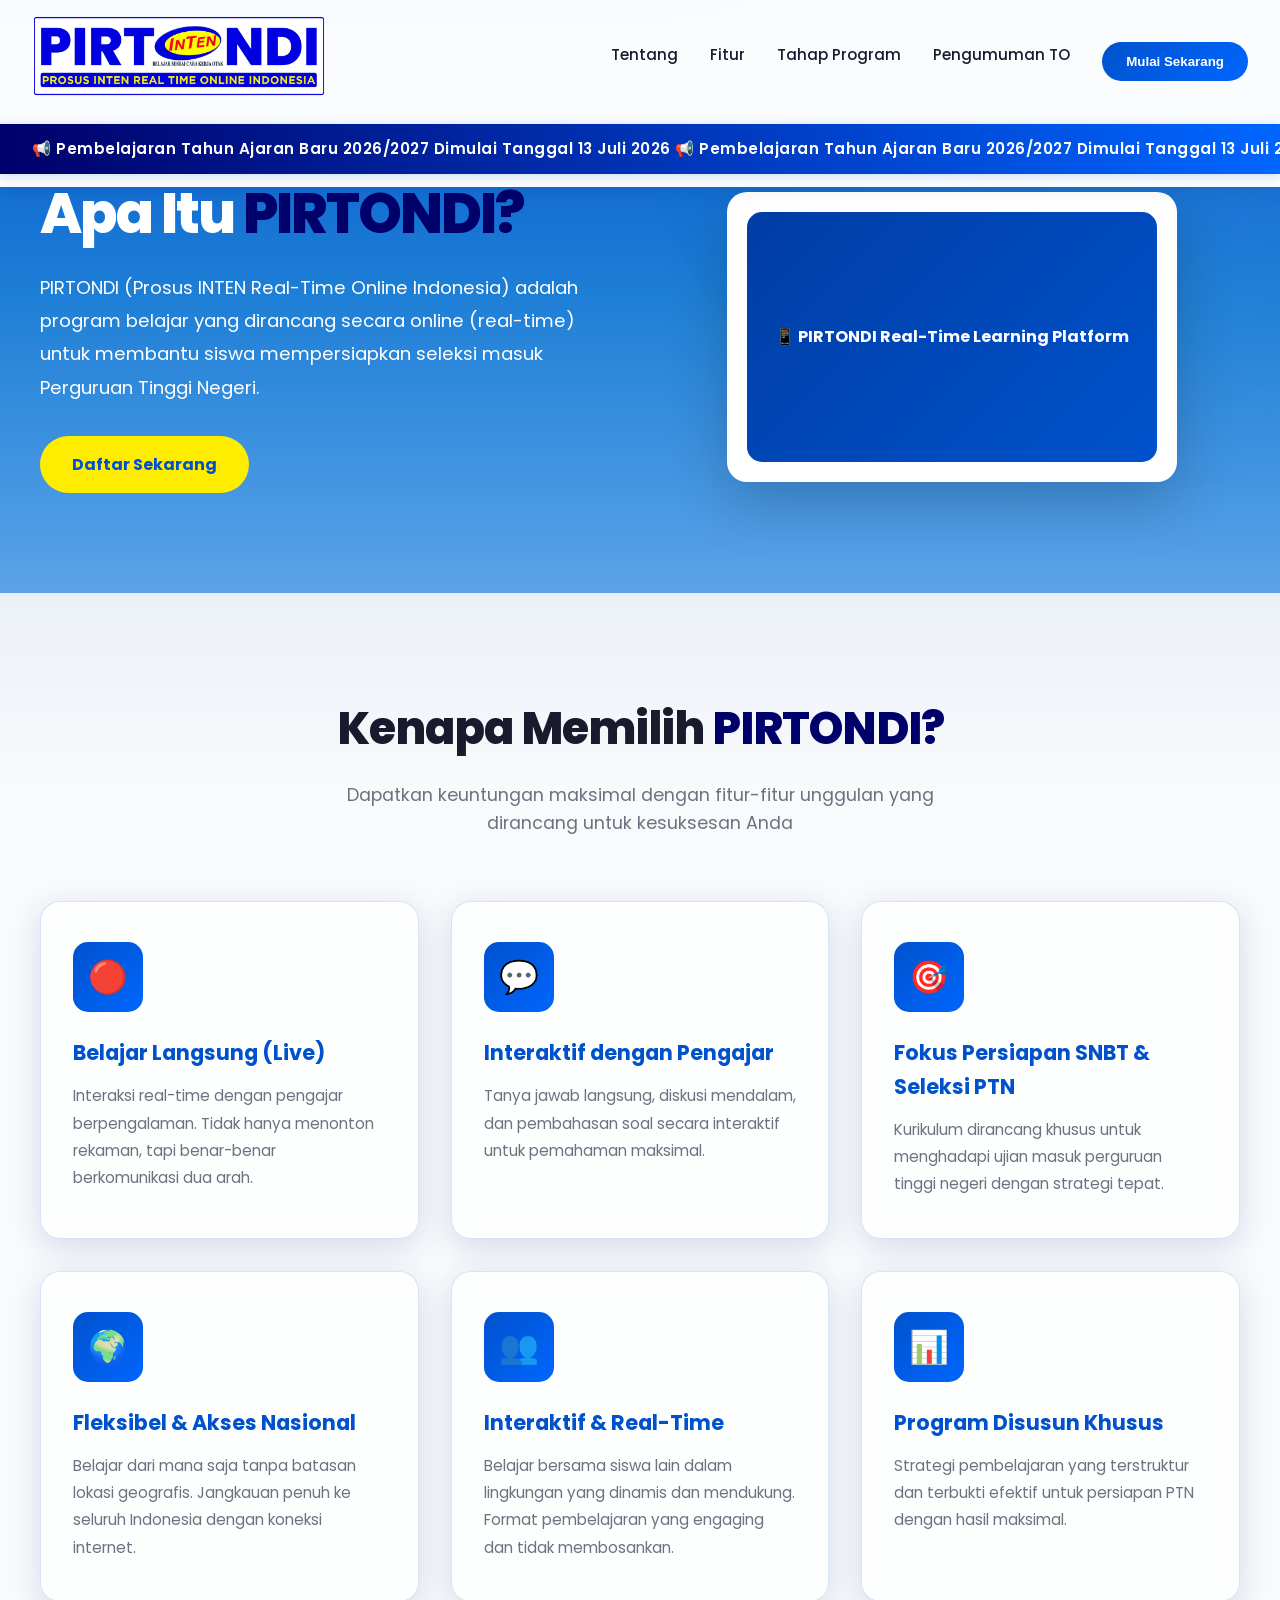
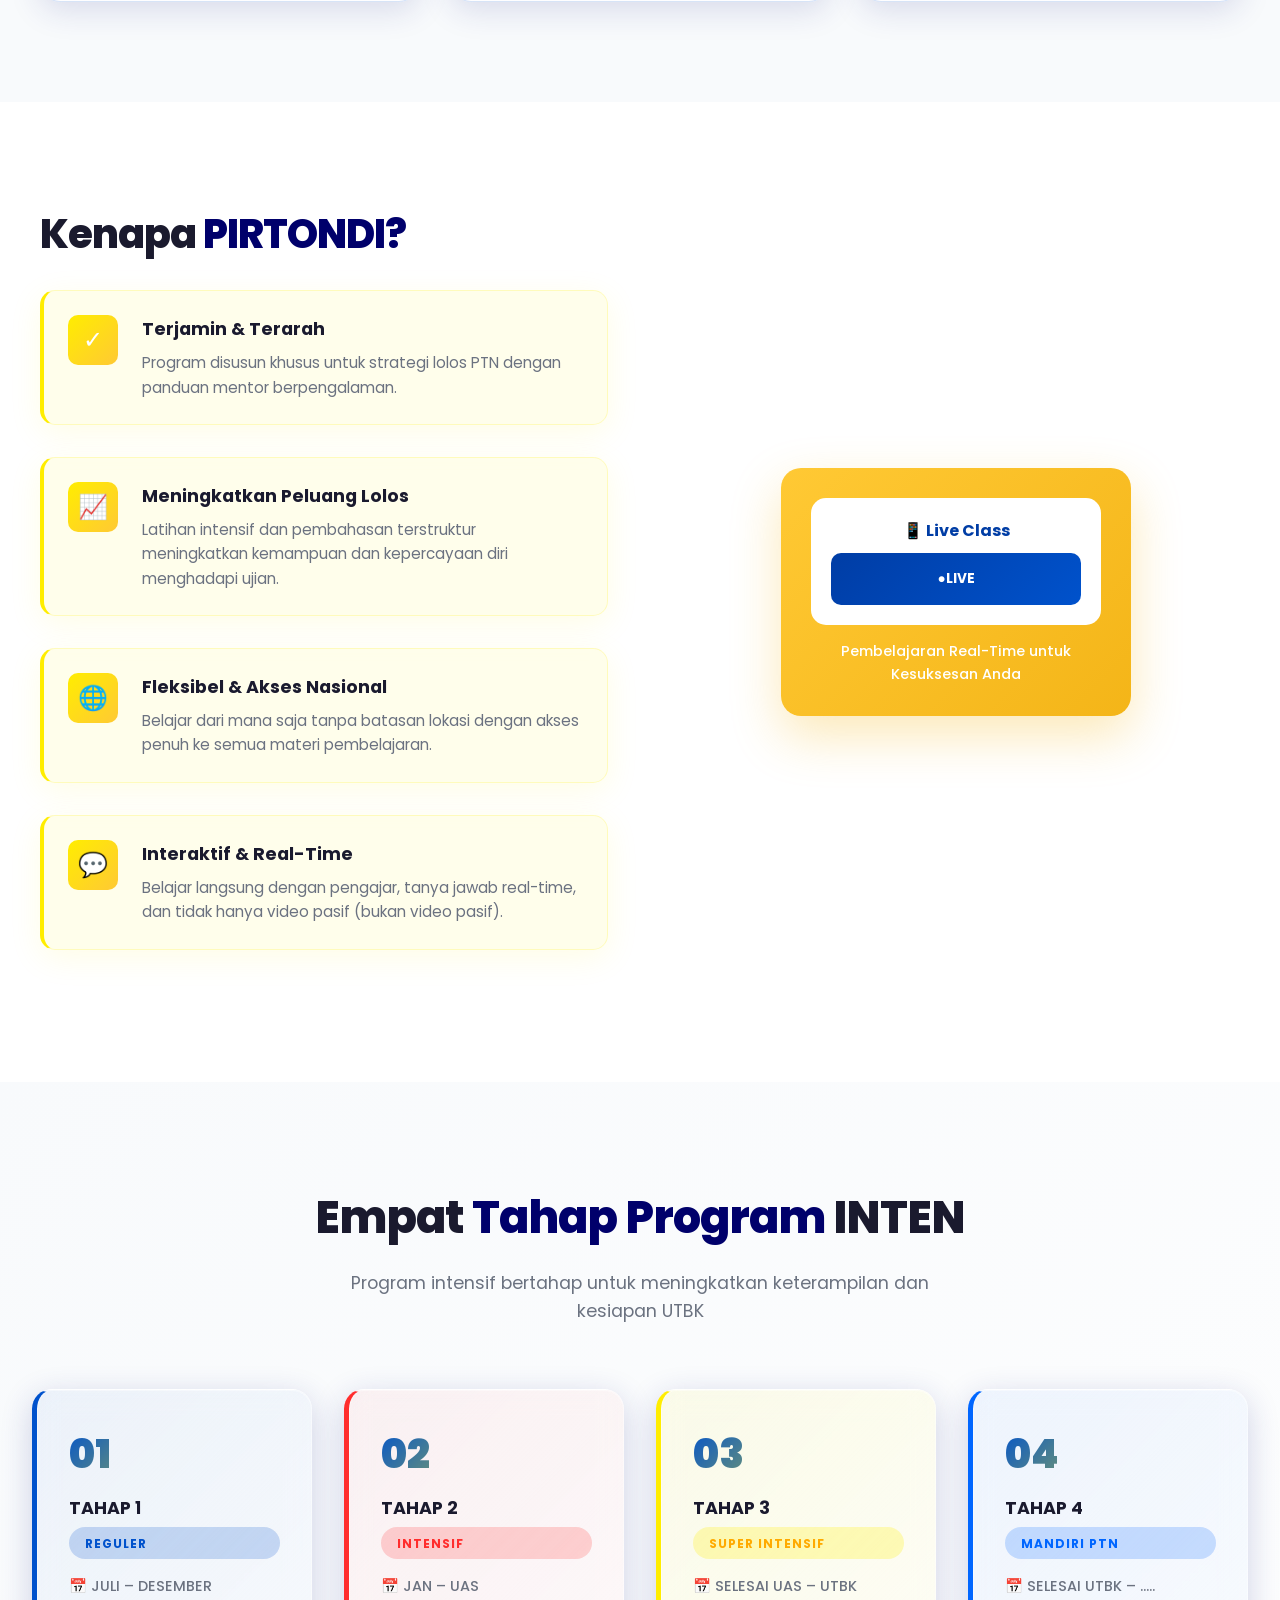
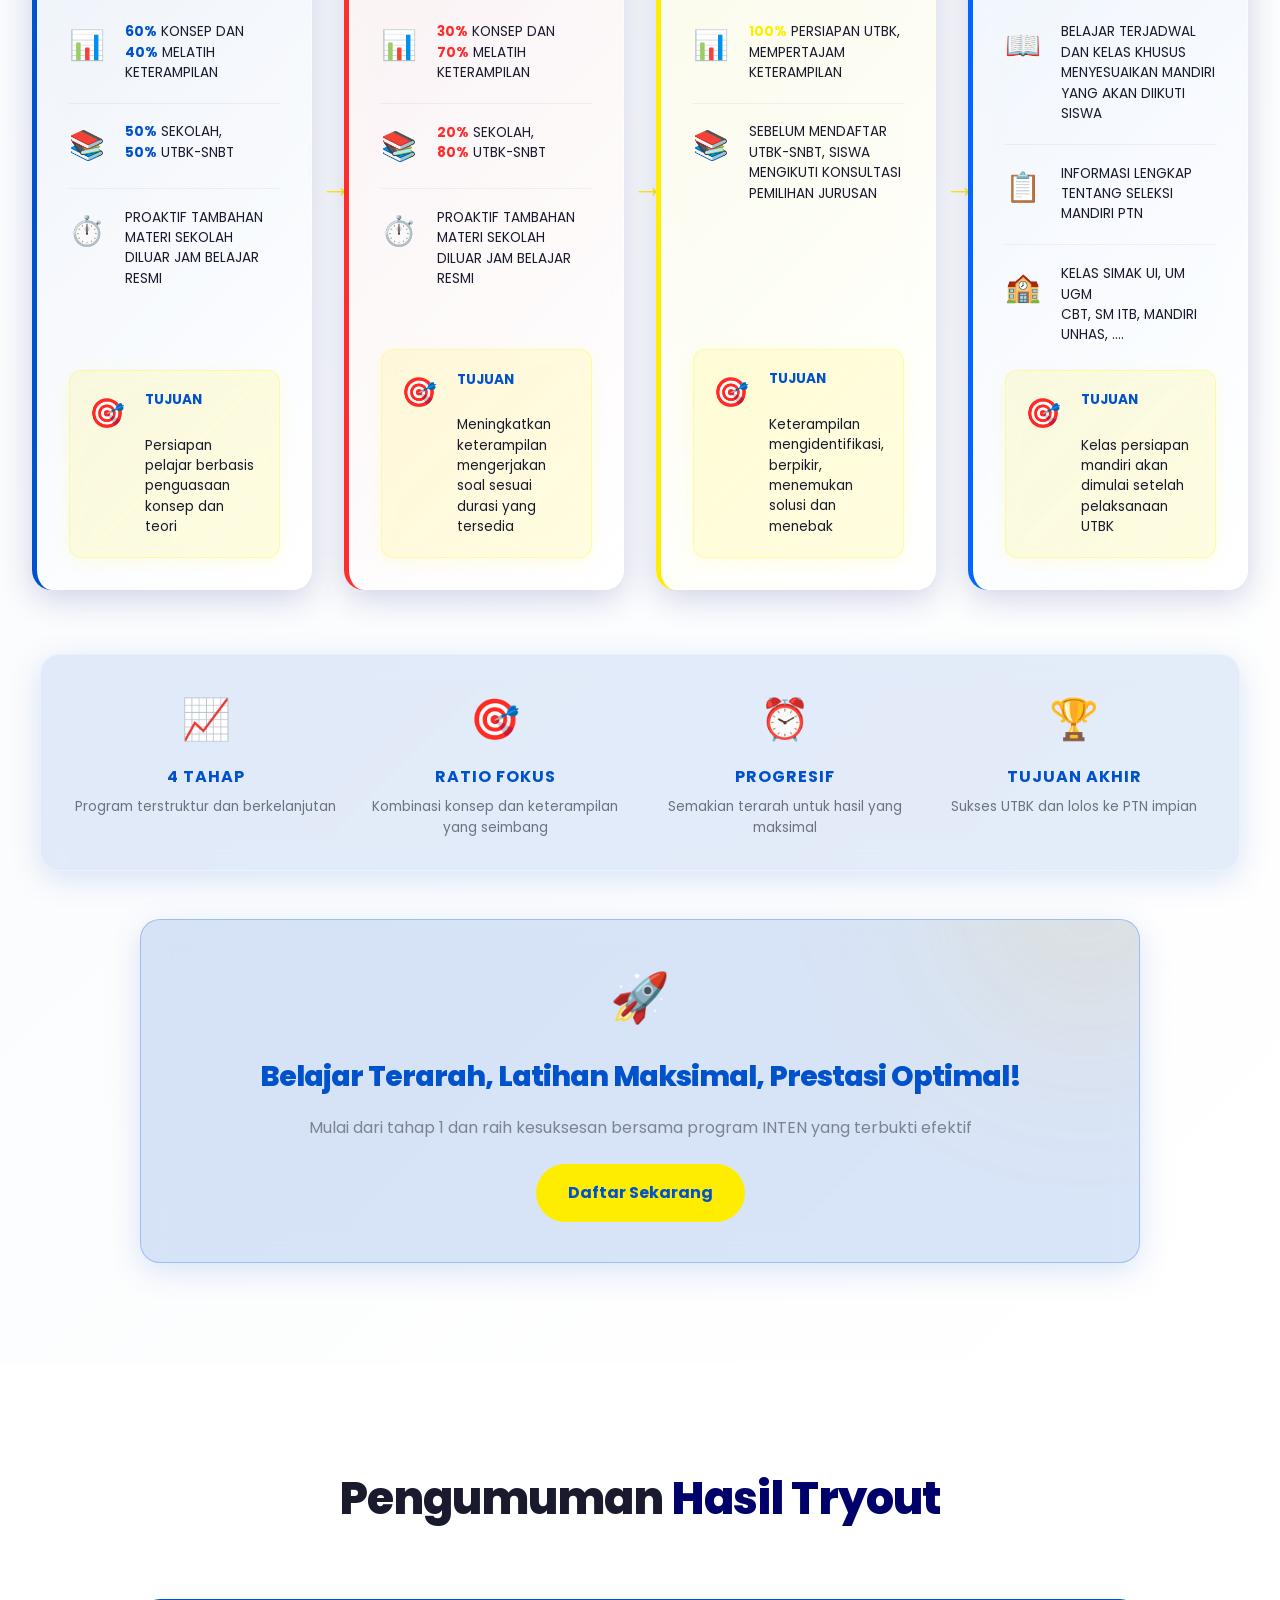
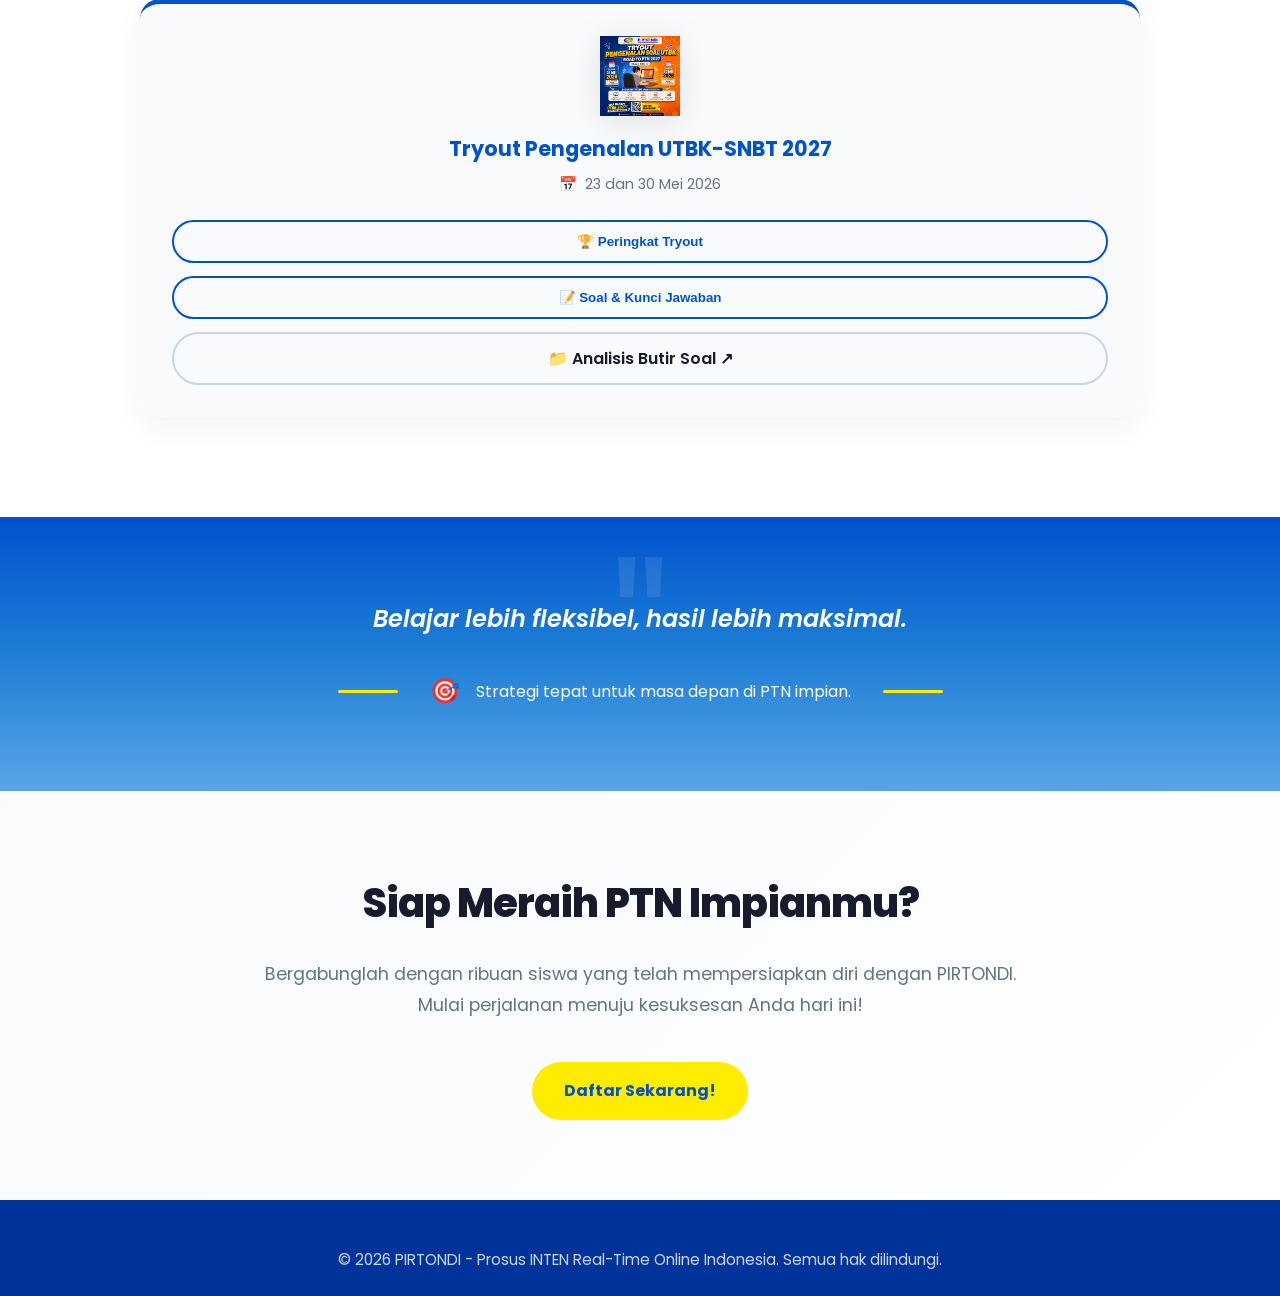
==== public/index.html @ e438e45d "updatenew.html" ====
<!DOCTYPE html>
<html lang="id">
<head>
    <meta charset="UTF-8">
    <meta name="viewport" content="width=device-width, initial-scale=1.0">
    <title>PIRTONDI - Platform Pembelajaran Online Real-Time</title>
    <link href="https://fonts.googleapis.com/css2?family=Poppins:wght@400;500;600;700;800&family=Space+Grotesk:wght@500;700&display=swap" rel="stylesheet">
    <style>
        * {
            margin: 0;
            padding: 0;
            box-sizing: border-box;
        }

        :root {
            --primary: #0052CC;
            --primary-light: #0066FF;
            --secondary: #FFED00;
            --accent: #FF2D2D;
            --dark: #003399;
            --text-dark: #1a1a2e;
            --text-light: #6B7280;
            --bg-light: #F8FAFC;
            --bg-white: #FFFFFF;
        }

        html {
            scroll-behavior: smooth;
        }

        body {
            font-family: 'Poppins', sans-serif;
            color: var(--text-dark);
            background-color: var(--bg-white);
            line-height: 1.6;
        }

        /* ========== HEADER & NAVIGATION ========== */
        header {
            position: fixed;
            top: 0;
            left: 0;
            right: 0;
            background: rgba(255, 255, 255, 0.98);
            backdrop-filter: blur(10px);
            z-index: 1000;
            box-shadow: 0 2px 20px rgba(0, 0, 0, 0.08);
            padding-bottom: 0.8rem;
        }

        nav {
            display: flex;
            justify-content: space-between;
            align-items: center;
            padding: 1rem 2rem;
            max-width: 1400px;
            margin: 0 auto;
        }

        .logo {
            font-size: 1.6rem;
            font-weight: 800;
            letter-spacing: -1px;
            background: linear-gradient(135deg, var(--primary), var(--primary-light));
            -webkit-background-clip: text;
            -webkit-text-fill-color: transparent;
            background-clip: text;
        }

        .logo-img {
            height: 80px;
            width: auto;
            object-fit: contain;
        }

        .nav-links {
            display: flex;
            gap: 2rem;
            list-style: none;
        }

        .nav-links a {
            text-decoration: none;
            color: var(--text-dark);
            font-weight: 500;
            font-size: 0.95rem;
            transition: color 0.3s ease;
            position: relative;
        }

        .nav-links a::after {
            content: '';
            position: absolute;
            bottom: -5px;
            left: 0;
            width: 0;
            height: 2px;
            background: var(--secondary);
            transition: width 0.3s ease;
        }

        .nav-links a:hover::after {
            width: 100%;
        }

        .btn-primary {
            background: linear-gradient(135deg, var(--primary), var(--primary-light));
            color: white;
            padding: 0.75rem 1.5rem;
            border-radius: 50px;
            text-decoration: none;
            font-weight: 600;
            border: none;
            cursor: pointer;
            transition: transform 0.3s ease, box-shadow 0.3s ease;
            display: inline-block;
        }

        .btn-primary:hover {
            transform: translateY(-2px);
            box-shadow: 0 10px 30px rgba(0, 61, 165, 0.3);
        }

        /* ========== RUNNING TEXT ========== */
        .running-text-container {
            width: 100%;
            background: linear-gradient(90deg, #00006b, var(--primary-light));
            overflow: hidden;
            padding: 0.8rem 0;
            box-shadow: 0 2px 10px rgba(0, 82, 204, 0.2);
        }

        .running-text {
            display: flex;
            animation: scroll-left 20s linear infinite;
            white-space: nowrap;
        }

        .running-text span {
            font-size: 0.95rem;
            font-weight: 600;
            color: white;
            padding: 0 2rem;
            display: inline-block;
            letter-spacing: 0.5px;
        }

        @keyframes scroll-left {
            0% {
                transform: translateX(100%);
            }
            100% {
                transform: translateX(-100%);
            }
        }

        /* ========== HERO SECTION ========== */
        .hero {
            background: linear-gradient(180deg, #0052CC 0%, #1E7FD6 50%, #5BA3E8 100%);
            color: white;
            padding: 180px 2rem 100px;
            position: relative;
            overflow: hidden;
        }

        .hero::before {
            content: '';
            position: absolute;
            top: -50%;
            right: -10%;
            width: 600px;
            height: 600px;
            background: rgba(91, 163, 232, 0.15);
            border-radius: 50%;
            filter: blur(100px);
        }

        .hero-content {
            max-width: 1200px;
            margin: 0 auto;
            display: grid;
            grid-template-columns: 1fr 1fr;
            align-items: center;
            gap: 3rem;
            position: relative;
            z-index: 1;
        }

        .hero-text h1 {
            font-size: 3.5rem;
            font-weight: 800;
            line-height: 1.2;
            margin-bottom: 1.5rem;
            letter-spacing: -2px;
            animation: slideInLeft 0.8s ease;
        }

        .hero-text h1 .highlight {
            color: #00006b;
        }

        .hero-text p {
            font-size: 1.15rem;
            margin-bottom: 2rem;
            opacity: 0.95;
            line-height: 1.8;
            animation: slideInLeft 0.8s ease 0.2s both;
        }

        .hero-cta {
            display: flex;
            gap: 1.5rem;
            animation: slideInLeft 0.8s ease 0.4s both;
        }

        .btn-secondary {
            background: var(--secondary);
            color: var(--primary);
            padding: 1rem 2rem;
            border-radius: 50px;
            text-decoration: none;
            font-weight: 700;
            border: none;
            cursor: pointer;
            transition: transform 0.3s ease, box-shadow 0.3s ease;
            display: inline-block;
        }

        .btn-secondary:hover {
            transform: translateY(-3px);
            box-shadow: 0 15px 40px rgba(244, 181, 24, 0.4);
        }

        .hero-visual {
            animation: slideInRight 0.8s ease;
        }

        .hero-visual img {
            width: 100%;
            max-width: 500px;
            filter: drop-shadow(0 30px 60px rgba(0, 0, 0, 0.3));
        }

        /* ========== FEATURES SECTION ========== */
        .features {
            padding: 100px 2rem;
            background: var(--bg-light);
            position: relative;
        }

        .features::before {
            content: '';
            position: absolute;
            top: 0;
            left: 0;
            right: 0;
            height: 200px;
            background: linear-gradient(180deg, rgba(0, 61, 165, 0.05), transparent);
        }

        .section-header {
            text-align: center;
            margin-bottom: 4rem;
            position: relative;
            z-index: 1;
        }

        .section-header h2 {
            font-size: 2.8rem;
            font-weight: 800;
            margin-bottom: 1rem;
            letter-spacing: -1px;
        }

        .section-header h2 .accent {
            color: #00006b;
        }

        .section-header p {
            font-size: 1.1rem;
            color: var(--text-light);
            max-width: 600px;
            margin: 0 auto;
        }

        .features-grid {
            display: grid;
            grid-template-columns: repeat(auto-fit, minmax(280px, 1fr));
            gap: 2rem;
            max-width: 1200px;
            margin: 0 auto;
            position: relative;
            z-index: 1;
        }

        .feature-card {
            background: rgba(255, 255, 255, 0.7);
            backdrop-filter: blur(10px);
            -webkit-backdrop-filter: blur(10px);
            padding: 2.5rem 2rem;
            border-radius: 20px;
            box-shadow: 0 8px 32px rgba(31, 38, 135, 0.15), inset 0 0 0 1px rgba(255, 255, 255, 0.3);
            transition: all 0.3s ease;
            border: 1px solid rgba(0, 82, 204, 0.15);
            position: relative;
            overflow: hidden;
        }

        .feature-card::before {
            content: '';
            position: absolute;
            top: 0;
            left: 0;
            right: 0;
            height: 4px;
            background: linear-gradient(90deg, var(--primary), var(--secondary));
            transform: scaleX(0);
            transform-origin: left;
            transition: transform 0.4s ease;
        }

        .feature-card:hover {
            transform: translateY(-10px);
            box-shadow: 0 20px 40px rgba(0, 61, 165, 0.15);
        }

        .feature-card:hover::before {
            transform: scaleX(1);
        }

        .feature-icon {
            width: 70px;
            height: 70px;
            background: linear-gradient(135deg, var(--primary), var(--primary-light));
            border-radius: 15px;
            display: flex;
            align-items: center;
            justify-content: center;
            font-size: 2rem;
            margin-bottom: 1.5rem;
            color: white;
        }

        .feature-card h3 {
            font-size: 1.3rem;
            font-weight: 700;
            margin-bottom: 0.8rem;
            color: var(--primary);
        }

        .feature-card p {
            color: var(--text-light);
            line-height: 1.8;
            font-size: 0.95rem;
        }

        /* ========== BENEFITS SECTION ========== */
        .benefits {
            padding: 100px 2rem;
            background: white;
        }

        .benefits-content {
            max-width: 1200px;
            margin: 0 auto;
            display: grid;
            grid-template-columns: 1fr 1fr;
            gap: 4rem;
            align-items: center;
        }

        .benefits-text h2 {
            font-size: 2.5rem;
            font-weight: 800;
            margin-bottom: 1.5rem;
            letter-spacing: -1px;
        }

        .benefits-text h2 .gold {
            color: #00006b;
        }

        .benefits-list {
            list-style: none;
        }

        .benefit-item {
            display: flex;
            gap: 1.5rem;
            margin-bottom: 2rem;
            padding: 1.5rem;
            background: rgba(255, 237, 0, 0.08);
            backdrop-filter: blur(8px);
            -webkit-backdrop-filter: blur(8px);
            border-radius: 15px;
            border: 1px solid rgba(255, 237, 0, 0.2);
            border-left: 4px solid var(--secondary);
            transition: all 0.3s ease;
            box-shadow: 0 8px 32px rgba(255, 237, 0, 0.1);
        }

        .benefit-item:hover {
            background: white;
            box-shadow: 0 10px 30px rgba(244, 181, 24, 0.15);
        }

        .benefit-icon {
            width: 50px;
            height: 50px;
            background: linear-gradient(135deg, var(--secondary), #FFC934);
            border-radius: 10px;
            display: flex;
            align-items: center;
            justify-content: center;
            font-size: 1.5rem;
            flex-shrink: 0;
            color: white;
        }

        .benefit-text h4 {
            font-size: 1.1rem;
            font-weight: 700;
            margin-bottom: 0.5rem;
            color: var(--text-dark);
        }

        .benefit-text p {
            color: var(--text-light);
            font-size: 0.95rem;
        }

        .benefits-visual {
            display: flex;
            justify-content: center;
        }

        .benefits-visual img {
            width: 100%;
            max-width: 400px;
            filter: drop-shadow(0 20px 40px rgba(0, 61, 165, 0.2));
        }

        /* ========== PROGRAM STAGES SECTION ========== */
        .program-stages {
            padding: 100px 2rem;
            background: linear-gradient(135deg, var(--bg-light), var(--bg-white));
            position: relative;
        }

        .timeline-container {
            display: grid;
            grid-template-columns: repeat(auto-fit, minmax(280px, 1fr));
            gap: 2rem;
            max-width: 1400px;
            margin: 3rem auto 4rem;
            position: relative;
        }

        .timeline-item {
            display: flex;
            flex-direction: column;
            position: relative;
        }

        .timeline-arrow {
            display: none;
            position: absolute;
            right: -2.5rem;
            top: 50%;
            transform: translateY(-50%);
            font-size: 2rem;
            color: var(--secondary);
            font-weight: bold;
        }

        @media (min-width: 1024px) {
            .timeline-container {
                grid-template-columns: repeat(4, 1fr);
            }

            .timeline-item:not(:last-child) .timeline-arrow {
                display: block;
            }
        }

        .stage-card {
            background: rgba(255, 255, 255, 0.75);
            backdrop-filter: blur(12px);
            -webkit-backdrop-filter: blur(12px);
            border-radius: 20px;
            padding: 2rem;
            box-shadow: 0 8px 32px rgba(31, 38, 135, 0.2), inset 0 0 0 1px rgba(255, 255, 255, 0.4);
            position: relative;
            overflow: hidden;
            border-left: 5px solid;
            transition: all 0.3s ease;
            height: 100%;
            display: flex;
            flex-direction: column;
            border-top: 1px solid rgba(255, 255, 255, 0.5);
        }

        .stage-card::before {
            content: '';
            position: absolute;
            top: 0;
            left: 0;
            right: 0;
            height: 4px;
            background: linear-gradient(90deg, var(--primary), var(--secondary));
            transform: scaleX(0);
            transform-origin: left;
            transition: transform 0.4s ease;
        }

        .stage-card:hover {
            transform: translateY(-8px);
            box-shadow: 0 20px 50px rgba(0, 0, 0, 0.12);
        }

        .stage-card:hover::before {
            transform: scaleX(1);
        }

        /* Stage Colors */
        .stage-1 {
            border-left-color: #0052CC;
            background: linear-gradient(135deg, rgba(0, 82, 204, 0.05), white);
        }

        .stage-2 {
            border-left-color: #FF2D2D;
            background: linear-gradient(135deg, rgba(255, 45, 45, 0.05), white);
        }

        .stage-3 {
            border-left-color: #FFED00;
            background: linear-gradient(135deg, rgba(255, 237, 0, 0.08), white);
        }

        .stage-4 {
            border-left-color: #0066FF;
            background: linear-gradient(135deg, rgba(0, 102, 255, 0.05), white);
        }

        .stage-number {
            font-size: 2.5rem;
            font-weight: 900;
            margin-bottom: 0.5rem;
            background: linear-gradient(135deg, var(--primary), var(--secondary));
            -webkit-background-clip: text;
            -webkit-text-fill-color: transparent;
            background-clip: text;
        }

        .stage-label {
            font-weight: 700;
            font-size: 1.1rem;
            color: var(--text-dark);
            margin-bottom: 0.3rem;
        }

        .stage-type {
            display: inline-block;
            padding: 0.4rem 1rem;
            border-radius: 50px;
            font-weight: 700;
            font-size: 0.75rem;
            margin-bottom: 1rem;
            letter-spacing: 1px;
        }

        .stage-1 .stage-type {
            background: rgba(0, 82, 204, 0.2);
            color: #0052CC;
        }

        .stage-2 .stage-type {
            background: rgba(255, 45, 45, 0.2);
            color: #FF2D2D;
        }

        .stage-3 .stage-type {
            background: rgba(255, 237, 0, 0.25);
            color: #ffaa00;
        }

        .stage-4 .stage-type {
            background: rgba(0, 102, 255, 0.2);
            color: #0066FF;
        }

        .stage-period {
            font-size: 0.9rem;
            color: var(--text-light);
            margin-bottom: 1.5rem;
            font-weight: 500;
        }

        .stage-content {
            flex-grow: 1;
            margin-bottom: 1.5rem;
        }

        .content-row {
            display: flex;
            gap: 1rem;
            margin-bottom: 1.2rem;
            padding-bottom: 1.2rem;
            border-bottom: 1px solid rgba(0, 0, 0, 0.05);
        }

        .content-row:last-child {
            border-bottom: none;
            margin-bottom: 0;
            padding-bottom: 0;
        }

        .pie-icon, .book-icon, .clock-icon, .study-icon, .info-icon, .class-icon {
            font-size: 1.8rem;
            min-width: 40px;
            display: flex;
            align-items: flex-start;
        }

        .content-text {
            font-size: 0.85rem;
            color: var(--text-dark);
            line-height: 1.5;
        }

        .content-text strong {
            color: var(--primary);
            font-weight: 700;
        }

        .stage-1 .content-text strong {
            color: #0052CC;
        }

        .stage-2 .content-text strong {
            color: #FF2D2D;
        }

        .stage-3 .content-text strong {
            color: #FFED00;
        }

        .stage-4 .content-text strong {
            color: #0066FF;
        }

        .stage-goal {
            background: rgba(255, 237, 0, 0.12);
            backdrop-filter: blur(8px);
            -webkit-backdrop-filter: blur(8px);
            padding: 1.2rem;
            border-radius: 12px;
            display: flex;
            gap: 1rem;
            border: 1px solid rgba(255, 237, 0, 0.25);
            box-shadow: 0 4px 15px rgba(255, 237, 0, 0.1);
        }

        .goal-icon {
            font-size: 1.8rem;
            min-width: 40px;
        }

        .goal-text {
            font-size: 0.85rem;
            color: var(--text-dark);
            line-height: 1.5;
        }

        .goal-text strong {
            display: block;
            color: var(--primary);
            margin-bottom: 0.3rem;
            font-weight: 700;
        }

        /* Program Highlights */
        .program-highlights {
            display: grid;
            grid-template-columns: repeat(auto-fit, minmax(200px, 1fr));
            gap: 1.5rem;
            max-width: 1200px;
            margin: 0 auto 3rem;
            padding: 2rem;
            background: rgba(0, 82, 204, 0.1);
            backdrop-filter: blur(12px);
            -webkit-backdrop-filter: blur(12px);
            border-radius: 20px;
            border: 1px solid rgba(255, 255, 255, 0.3);
            box-shadow: 0 8px 32px rgba(0, 82, 204, 0.15);
        }

        .highlight-card {
            text-align: center;
            color: var(--text-dark);
        }

        .highlight-icon {
            font-size: 2.5rem;
            margin-bottom: 0.8rem;
        }

        .highlight-title {
            font-size: 1rem;
            font-weight: 700;
            margin-bottom: 0.5rem;
            color: var(--primary);
            letter-spacing: 1px;
        }

        .highlight-desc {
            font-size: 0.85rem;
            color: var(--text-light);
            line-height: 1.5;
        }

        /* Stage CTA Banner */
        .stage-cta-banner {
            background: rgba(0, 82, 204, 0.15);
            backdrop-filter: blur(12px);
            -webkit-backdrop-filter: blur(12px);
            border-radius: 20px;
            padding: 2.5rem;
            text-align: center;
            color: var(--primary);
            position: relative;
            overflow: hidden;
            max-width: 1000px;
            margin: 0 auto;
            border: 1px solid rgba(0, 82, 204, 0.25);
            box-shadow: 0 8px 32px rgba(0, 82, 204, 0.15);
        }

        .stage-cta-banner::before {
            content: '';
            position: absolute;
            top: -50%;
            right: -10%;
            width: 300px;
            height: 300px;
            background: rgba(244, 181, 24, 0.1);
            border-radius: 50%;
            filter: blur(80px);
        }

        .banner-content {
            position: relative;
            z-index: 1;
        }

        .banner-icon {
            font-size: 3rem;
            margin-bottom: 1rem;
        }

        .stage-cta-banner h3 {
            font-size: 1.8rem;
            font-weight: 800;
            margin-bottom: 1rem;
            letter-spacing: -1px;
            color: var(--primary);
        }

        .stage-cta-banner p {
            font-size: 1rem;
            opacity: 0.85;
            margin-bottom: 0;
            color: var(--text-light);
        }

        /* ========== PENGUMUMAN TRYOUT SECTION ========== */
        .pengumuman {
            padding: 100px 2rem;
            background: var(--bg-white);
            position: relative;
        }

        .tryout-grid {
            display: grid;
            grid-template-columns: repeat(auto-fit, minmax(300px, 1fr));
            gap: 2rem;
            max-width: 1000px;
            margin: 0 auto;
        }

        .tryout-card {
            background: var(--bg-light);
            border-radius: 20px;
            padding: 2rem;
            text-align: center;
            box-shadow: 0 10px 30px rgba(0, 0, 0, 0.05);
            border-top: 5px solid var(--primary);
            transition: transform 0.3s ease, box-shadow 0.3s ease;
        }

        .tryout-card:hover {
            transform: translateY(-5px);
            box-shadow: 0 15px 40px rgba(0, 61, 165, 0.1);
        }

        .tryout-icon {
            font-size: 3rem;
            margin-bottom: 1rem;
            display: flex;
            justify-content: center;
            align-items: center;
        }

        .tryout-icon img {
            max-width: 80px;
            height: auto;
            object-fit: contain;
            filter: drop-shadow(0 5px 15px rgba(0,0,0,0.1));
        }

        .tryout-card h3 {
            color: var(--primary);
            font-size: 1.3rem;
            margin-bottom: 0.5rem;
        }

        .tryout-date {
            color: var(--text-light);
            font-size: 0.9rem;
            margin-bottom: 1.5rem;
            display: flex;
            align-items: center;
            justify-content: center;
            gap: 0.5rem;
        }

        .btn-outline {
            background: transparent;
            color: var(--primary);
            padding: 0.75rem 1.5rem;
            border-radius: 50px;
            text-decoration: none;
            font-weight: 600;
            border: 2px solid var(--primary);
            cursor: pointer;
            transition: all 0.3s ease;
            display: inline-block;
            width: 100%;
        }

        .btn-outline:hover {
            background: var(--primary);
            color: white;
        }

        .tryout-actions {
            display: flex;
            flex-direction: column;
            gap: 0.8rem;
        }

        .btn-outline-alt {
            background: transparent;
            color: var(--text-dark);
            padding: 0.75rem 1.5rem;
            border-radius: 50px;
            text-decoration: none;
            font-weight: 600;
            border: 2px solid #CBD5E1;
            cursor: pointer;
            transition: all 0.3s ease;
            display: inline-block;
            width: 100%;
        }

        .btn-outline-alt:hover {
            background: var(--text-dark);
            color: white;
            border-color: var(--text-dark);
        }

        /* ========== MODAL PREVIEW PDF (FULL-SCREEN OPTIMIZED) ========== */
        .modal-overlay {
            position: fixed;
            top: 0;
            left: 0;
            right: 0;
            bottom: 0;
            background: rgba(0, 0, 0, 0.85);
            backdrop-filter: blur(8px);
            z-index: 2000;
            display: flex;
            justify-content: center;
            align-items: center;
            opacity: 0;
            visibility: hidden;
            transition: opacity 0.35s ease, visibility 0.35s ease;
        }

        .modal-overlay.active {
            opacity: 1;
            visibility: visible;
        }

        .modal-content {
            background: white;
            width: 100%;
            height: 100%;
            max-width: 100vw;
            max-height: 100vh;
            border-radius: 0; /* Sudut tajam agar terlihat rapi dan presisi di mode layar penuh */
            overflow: hidden;
            display: flex;
            flex-direction: column;
            box-shadow: none;
            /* Efek meluncur dari bawah untuk transisi fullscreen yang premium */
            transform: translateY(100%);
            transition: transform 0.4s cubic-bezier(0.16, 1, 0.3, 1);
        }

        .modal-overlay.active .modal-content {
            transform: translateY(0);
        }

        /* ========== CUSTOM PREMIUM PDF VIEWER (BARU) ========== */
        .pdf-toolbar {
            display: flex;
            justify-content: space-between;
            align-items: center;
            background: #ffffff;
            height: 56px;
            padding: 0 16px;
            border-bottom: 1px solid #e0e0e0;
            user-select: none;
            box-shadow: 0 2px 5px rgba(0,0,0,0.03);
            z-index: 15;
        }

        .toolbar-left, .toolbar-right {
            display: flex;
            align-items: center;
            gap: 12px;
        }

        .download-btn-group {
            display: flex;
            align-items: center;
            background: #1b8755; /* Warna hijau khas tombol Unduh */
            color: #ffffff;
            border-radius: 6px;
            overflow: hidden;
            font-size: 0.85rem;
            font-weight: 600;
            transition: background 0.2s;
        }

        .download-btn-group:hover {
            background: #156a42;
        }

        .download-btn {
            background: transparent;
            border: none;
            color: white;
            padding: 8px 14px;
            display: flex;
            align-items: center;
            gap: 6px;
            cursor: pointer;
            font-weight: 600;
            font-family: 'Poppins', sans-serif;
        }

        .download-caret {
            background: transparent;
            border: none;
            border-left: 1px solid rgba(255, 255, 255, 0.2);
            color: white;
            padding: 8px 10px;
            cursor: pointer;
            display: flex;
            align-items: center;
            justify-content: center;
        }

        .toolbar-icon-btn {
            background: transparent;
            border: none;
            color: #5f6368;
            padding: 8px;
            border-radius: 50%;
            cursor: pointer;
            display: flex;
            align-items: center;
            justify-content: center;
            transition: background 0.2s, color 0.2s;
        }

        .toolbar-icon-btn:hover {
            background: #f1f3f4;
            color: #202124;
        }

        .search-box-container {
            position: relative;
            display: flex;
            align-items: center;
        }

        .search-input {
            border: 1px solid #dadce0;
            border-radius: 8px;
            padding: 6px 36px 6px 12px;
            font-size: 0.85rem;
            outline: none;
            width: 180px;
            transition: border-color 0.2s, width 0.2s;
            font-family: 'Poppins', sans-serif;
            background: #f8fafc;
        }

        .search-input:focus {
            border-color: var(--primary);
            width: 220px;
            background: #ffffff;
        }

        .search-icon {
            position: absolute;
            right: 10px;
            color: #5f6368;
            pointer-events: none;
            width: 18px;
            height: 18px;
        }

        .toolbar-close-btn {
            background: #f1f3f4;
            border: none;
            color: #5f6368;
            padding: 8px 16px;
            border-radius: 8px;
            font-weight: 600;
            font-size: 0.85rem;
            cursor: pointer;
            transition: background 0.2s, color 0.2s;
            font-family: 'Poppins', sans-serif;
        }

        .toolbar-close-btn:hover {
            background: #d93025;
            color: #ffffff;
        }

        /* Layout Area Utama (Sidebar + Dokumen) */
        .pdf-viewer-middle {
            display: flex;
            flex-grow: 1;
            height: calc(100% - 56px - 40px); /* Kurangi tinggi header & bottom bar */
            overflow: hidden;
            background: #f1f3f4;
        }

        .pdf-sidebar {
            width: 68px;
            background: #ffffff;
            border-right: 1px solid #e0e0e0;
            display: flex;
            flex-direction: column;
            align-items: center;
            padding: 16px 0;
            gap: 12px;
            user-select: none;
            z-index: 10;
        }

        .sidebar-icon-btn {
            background: transparent;
            border: none;
            color: #5f6368;
            padding: 10px;
            border-radius: 8px;
            cursor: pointer;
            display: flex;
            align-items: center;
            justify-content: center;
            transition: background 0.2s, color 0.2s;
        }

        .sidebar-icon-btn:hover {
            background: #f1f3f4;
            color: #202124;
        }

        .sidebar-divider {
            width: 40px;
            height: 1px;
            background: #e0e0e0;
            margin: 4px 0;
        }

        .page-indicator {
            display: flex;
            flex-direction: column;
            align-items: center;
            gap: 4px;
        }

        .page-num-box {
            border: 1px solid #dadce0;
            border-radius: 6px;
            width: 36px;
            height: 36px;
            display: flex;
            align-items: center;
            justify-content: center;
            font-size: 0.9rem;
            font-weight: bold;
            color: #202124;
            background: #ffffff;
        }

        .page-total {
            font-size: 0.75rem;
            color: #5f6368;
            font-weight: 500;
        }

        /* Area Dokumen */
        .pdf-document-container {
            flex-grow: 1;
            background: #f1f3f4; /* Background khas PDF viewer */
            position: relative;
            padding: 24px;
            display: flex;
            justify-content: center;
            align-items: center;
            overflow: hidden;
        }

        .pdf-document-container iframe {
            width: 100%;
            height: 100%;
            border: none;
            background: #ffffff;
            box-shadow: 0 4px 20px rgba(0,0,0,0.15);
        }

        /* Status Bar Bawah */
        .pdf-bottom-bar {
            height: 40px;
            background: #ffffff;
            border-top: 1px solid #e0e0e0;
            display: flex;
            justify-content: space-between;
            align-items: center;
            padding: 0 16px;
            font-size: 0.8rem;
            color: #5f6368;
            font-weight: 500;
            user-select: none;
        }

        .bottom-close-x {
            background: transparent;
            border: none;
            color: #5f6368;
            font-size: 1.2rem;
            cursor: pointer;
            transition: color 0.2s;
            display: flex;
            align-items: center;
            justify-content: center;
            width: 24px;
            height: 24px;
        }

        .bottom-close-x:hover {
            color: #d93025;
        }

        /* Loading Spinner */
        .loading-spinner {
            position: absolute;
            top: 50%;
            left: 50%;
            transform: translate(-50%, -50%);
            border: 4px solid rgba(0, 61, 165, 0.1);
            border-left-color: var(--primary);
            border-radius: 50%;
            width: 45px;
            height: 45px;
            animation: spin 1s linear infinite;
            z-index: 1;
        }

        @keyframes spin {
            to { transform: translate(-50%, -50%) rotate(360deg); }
        }

        /* ========== TESTIMONIAL ========== */
        .testimonial {
            background: linear-gradient(180deg, #0052CC 0%, #1E7FD6 50%, #5BA3E8 100%);
            color: white;
            padding: 80px 2rem;
            text-align: center;
            position: relative;
            overflow: hidden;
        }

        .testimonial::before {
            content: '"';
            font-size: 200px;
            opacity: 0.1;
            position: absolute;
            top: -30px;
            left: 50%;
            transform: translateX(-50%);
        }

        .testimonial-content {
            max-width: 800px;
            margin: 0 auto;
            position: relative;
            z-index: 1;
        }

        .testimonial-text {
            font-size: 1.5rem;
            font-weight: 600;
            margin-bottom: 2rem;
            line-height: 1.8;
            font-style: italic;
        }

        .testimonial-meta {
            display: flex;
            justify-content: center;
            gap: 2rem;
            align-items: center;
        }

        .divider {
            width: 60px;
            height: 3px;
            background: var(--secondary);
            border-radius: 2px;
        }

        .meta-text {
            display: flex;
            gap: 1rem;
            align-items: center;
        }

        .meta-icon {
            font-size: 1.5rem;
        }

        /* ========== CTA SECTION ========== */
        .cta {
            padding: 80px 2rem;
            background: linear-gradient(135deg, var(--bg-light), var(--bg-white));
            text-align: center;
        }

        .cta-content {
            max-width: 800px;
            margin: 0 auto;
        }

        .cta h2 {
            font-size: 2.5rem;
            font-weight: 800;
            margin-bottom: 1.5rem;
            letter-spacing: -1px;
        }

        .cta p {
            font-size: 1.1rem;
            color: var(--text-light);
            margin-bottom: 2.5rem;
            line-height: 1.8;
        }

        /* ========== FOOTER ========== */
        footer {
            background: var(--dark);
            color: white;
            padding: 3rem 2rem 1.5rem;
            text-align: center;
        }

        footer p {
            opacity: 0.8;
            font-size: 0.95rem;
        }

        /* ========== ANIMATIONS ========== */
        @keyframes slideInLeft {
            from {
                opacity: 0;
                transform: translateX(-30px);
            }
            to {
                opacity: 1;
                transform: translateX(0);
            }
        }

        @keyframes slideInRight {
            from {
                opacity: 0;
                transform: translateX(30px);
            }
            to {
                opacity: 1;
                transform: translateX(0);
            }
        }

        /* ========== RESPONSIVE ========== */
        @media (max-width: 768px) {
            .nav-links {
                display: none;
            }

            .hero-content {
                grid-template-columns: 1fr;
                padding-top: 2rem;
            }

            .hero-text h1 {
                font-size: 2.2rem;
            }

            .section-header h2 {
                font-size: 2rem;
            }

            .benefits-content {
                grid-template-columns: 1fr;
                gap: 2rem;
            }

            .testimonial-text {
                font-size: 1.2rem;
            }

            .testimonial-meta {
                flex-direction: column;
            }

            .cta h2 {
                font-size: 1.8rem;
            }

            /* Hilangkan sidebar kiri di ponsel pintar agar dokumen mendapatkan fokus utama */
            .pdf-sidebar {
                display: none;
            }

            .search-box-container {
                display: none;
            }
        }
    </style>
</head>
<body>
    <!-- HEADER -->
    <header>
        <nav>
            <div class="logo">
                <!-- Fallback otomatis jika logo.png lokal belum diletakkan di folder -->
                <img src="images/logo.png" alt="INTEN Logo" class="logo-img" onerror="this.onerror=null; this.src='https://placehold.co/180x80/0052cc/ffffff?text=INTEN';">
            </div>
            <ul class="nav-links">
                <li><a href="#about">Tentang</a></li>
                <li><a href="#features">Fitur</a></li>
                <li><a href="#stages">Tahap Program</a></li>
                <li><a href="#pengumuman">Pengumuman TO</a></li>
                <li><a href="#cta"><button class="btn-primary">Mulai Sekarang</button></a></li>
            </ul>
        </nav>
        <!-- RUNNING TEXT -->
        <div class="running-text-container">
            <div class="running-text">
                <span>📢 Pembelajaran Tahun Ajaran Baru 2026/2027 Dimulai Tanggal 13 Juli 2026 📢 Pembelajaran Tahun Ajaran Baru 2026/2027 Dimulai Tanggal 13 Juli 2026 📢</span>
            </div>
        </div>
    </header>

    <!-- HERO SECTION -->
    <section class="hero">
        <div class="hero-content">
            <div class="hero-text">
                <h1>Apa Itu <span class="highlight">PIRTONDI?</span></h1>
                <p>PIRTONDI (Prosus INTEN Real-Time Online Indonesia) adalah program belajar yang dirancang secara online (real-time) untuk membantu siswa mempersiapkan seleksi masuk Perguruan Tinggi Negeri.</p>
                <div class="hero-cta">
                    <a href="https://prosusinten.org/registration-student/create" target="_blank" rel="noopener noreferrer" class="btn-secondary">Daftar Sekarang</a>
                </div>
            </div>
            <div class="hero-visual">
                <div style="width: 100%; max-width: 450px; margin: 0 auto; background: white; border-radius: 20px; padding: 20px; box-shadow: 0 20px 60px rgba(0,0,0,0.2);">
                    <div style="background: linear-gradient(135deg, #003DA5, #0052CC); height: 250px; border-radius: 15px; display: flex; align-items: center; justify-content: center; color: white; font-weight: bold; text-align: center; padding: 20px;">
                        📱 PIRTONDI Real-Time Learning Platform
                    </div>
                </div>
            </div>
        </div>
    </section>

    <!-- FEATURES SECTION -->
    <section class="features" id="features">
        <div class="section-header">
            <h2>Kenapa Memilih <span class="accent">PIRTONDI?</span></h2>
            <p>Dapatkan keuntungan maksimal dengan fitur-fitur unggulan yang dirancang untuk kesuksesan Anda</p>
        </div>

        <div class="features-grid">
            <div class="feature-card">
                <div class="feature-icon">🔴</div>
                <h3>Belajar Langsung (Live)</h3>
                <p>Interaksi real-time dengan pengajar berpengalaman. Tidak hanya menonton rekaman, tapi benar-benar berkomunikasi dua arah.</p>
            </div>

            <div class="feature-card">
                <div class="feature-icon">💬</div>
                <h3>Interaktif dengan Pengajar</h3>
                <p>Tanya jawab langsung, diskusi mendalam, dan pembahasan soal secara interaktif untuk pemahaman maksimal.</p>
            </div>

            <div class="feature-card">
                <div class="feature-icon">🎯</div>
                <h3>Fokus Persiapan SNBT & Seleksi PTN</h3>
                <p>Kurikulum dirancang khusus untuk menghadapi ujian masuk perguruan tinggi negeri dengan strategi tepat.</p>
            </div>

            <div class="feature-card">
                <div class="feature-icon">🌍</div>
                <h3>Fleksibel & Akses Nasional</h3>
                <p>Belajar dari mana saja tanpa batasan lokasi geografis. Jangkauan penuh ke seluruh Indonesia dengan koneksi internet.</p>
            </div>

            <div class="feature-card">
                <div class="feature-icon">👥</div>
                <h3>Interaktif & Real-Time</h3>
                <p>Belajar bersama siswa lain dalam lingkungan yang dinamis dan mendukung. Format pembelajaran yang engaging dan tidak membosankan.</p>
            </div>

            <div class="feature-card">
                <div class="feature-icon">📊</div>
                <h3>Program Disusun Khusus</h3>
                <p>Strategi pembelajaran yang terstruktur dan terbukti efektif untuk persiapan PTN dengan hasil maksimal.</p>
            </div>
        </div>
    </section>

    <!-- BENEFITS SECTION -->
    <section class="benefits" id="benefits">
        <div class="benefits-content">
            <div class="benefits-text">
                <h2>Kenapa <span class="gold">PIRTONDI?</span></h2>
                <ul class="benefits-list">
                    <li class="benefit-item">
                        <div class="benefit-icon">✓</div>
                        <div class="benefit-text">
                            <h4>Terjamin & Terarah</h4>
                            <p>Program disusun khusus untuk strategi lolos PTN dengan panduan mentor berpengalaman.</p>
                        </div>
                    </li>
                    <li class="benefit-item">
                        <div class="benefit-icon">📈</div>
                        <div class="benefit-text">
                            <h4>Meningkatkan Peluang Lolos</h4>
                            <p>Latihan intensif dan pembahasan terstruktur meningkatkan kemampuan dan kepercayaan diri menghadapi ujian.</p>
                        </div>
                    </li>
                    <li class="benefit-item">
                        <div class="benefit-icon">🌐</div>
                        <div class="benefit-text">
                            <h4>Fleksibel & Akses Nasional</h4>
                            <p>Belajar dari mana saja tanpa batasan lokasi dengan akses penuh ke semua materi pembelajaran.</p>
                        </div>
                    </li>
                    <li class="benefit-item">
                        <div class="benefit-icon">💬</div>
                        <div class="benefit-text">
                            <h4>Interaktif & Real-Time</h4>
                            <p>Belajar langsung dengan pengajar, tanya jawab real-time, dan tidak hanya video pasif (bukan video pasif).</p>
                        </div>
                    </li>
                </ul>
            </div>
            <div class="benefits-visual">
                <div style="width: 100%; max-width: 350px; margin: 0 auto; background: linear-gradient(135deg, #FFC934, #F4B518); border-radius: 20px; padding: 30px; box-shadow: 0 20px 50px rgba(244, 181, 24, 0.3);">
                    <div style="background: white; border-radius: 15px; padding: 20px; text-align: center; margin-bottom: 15px;">
                        <div style="font-weight: bold; color: #003DA5; margin-bottom: 10px;">📱 Live Class</div>
                        <div style="background: linear-gradient(135deg, #003DA5, #0052CC); color: white; padding: 15px; border-radius: 10px; font-size: 0.85rem; font-weight: bold;">●LIVE</div>
                    </div>
                    <div style="color: white; text-align: center; font-size: 0.9rem; font-weight: 500;">Pembelajaran Real-Time untuk Kesuksesan Anda</div>
                </div>
            </div>
        </div>
    </section>

    <!-- PROGRAM STAGES SECTION -->
    <section class="program-stages" id="stages">
        <div class="section-header">
            <h2>Empat <span class="accent">Tahap Program</span> INTEN</h2>
            <p>Program intensif bertahap untuk meningkatkan keterampilan dan kesiapan UTBK</p>
        </div>

        <!-- Timeline -->
        <div class="timeline-container">
            <!-- Stage 1 -->
            <div class="timeline-item">
                <div class="stage-card stage-1">
                    <div class="stage-number">01</div>
                    <div class="stage-label">TAHAP 1</div>
                    <div class="stage-type">REGULER</div>
                    <div class="stage-period">📅 JULI – DESEMBER</div>
                    
                    <div class="stage-content">
                        <div class="content-row">
                            <div class="pie-icon">📊</div>
                            <div class="content-text">
                                <strong>60%</strong> KONSEP DAN<br><strong>40%</strong> MELATIH KETERAMPILAN
                            </div>
                        </div>
                        <div class="content-row">
                            <div class="book-icon">📚</div>
                            <div class="content-text">
                                <strong>50%</strong> SEKOLAH,<br><strong>50%</strong> UTBK-SNBT
                            </div>
                        </div>
                        <div class="content-row">
                            <div class="clock-icon">⏱️</div>
                            <div class="content-text">
                                PROAKTIF TAMBAHAN<br>MATERI SEKOLAH<br>DILUAR JAM BELAJAR<br>RESMI
                            </div>
                        </div>
                    </div>

                    <div class="stage-goal">
                        <div class="goal-icon">🎯</div>
                        <div class="goal-text"><strong>TUJUAN</strong><br>Persiapan pelajar berbasis penguasaan konsep dan teori</div>
                    </div>
                </div>
                <div class="timeline-arrow">→</div>
            </div>

            <!-- Stage 2 -->
            <div class="timeline-item">
                <div class="stage-card stage-2">
                    <div class="stage-number">02</div>
                    <div class="stage-label">TAHAP 2</div>
                    <div class="stage-type">INTENSIF</div>
                    <div class="stage-period">📅 JAN – UAS</div>
                    
                    <div class="stage-content">
                        <div class="content-row">
                            <div class="pie-icon">📊</div>
                            <div class="content-text">
                                <strong>30%</strong> KONSEP DAN<br><strong>70%</strong> MELATIH KETERAMPILAN
                            </div>
                        </div>
                        <div class="content-row">
                            <div class="book-icon">📚</div>
                            <div class="content-text">
                                <strong>20%</strong> SEKOLAH,<br><strong>80%</strong> UTBK-SNBT
                            </div>
                        </div>
                        <div class="content-row">
                            <div class="clock-icon">⏱️</div>
                            <div class="content-text">
                                PROAKTIF TAMBAHAN<br>MATERI SEKOLAH<br>DILUAR JAM BELAJAR<br>RESMI
                            </div>
                        </div>
                    </div>

                    <div class="stage-goal">
                        <div class="goal-icon">🎯</div>
                        <div class="goal-text"><strong>TUJUAN</strong><br>Meningkatkan keterampilan mengerjakan soal sesuai durasi yang tersedia</div>
                    </div>
                </div>
                <div class="timeline-arrow">→</div>
            </div>

            <!-- Stage 3 -->
            <div class="timeline-item">
                <div class="stage-card stage-3">
                    <div class="stage-number">03</div>
                    <div class="stage-label">TAHAP 3</div>
                    <div class="stage-type">SUPER INTENSIF</div>
                    <div class="stage-period">📅 SELESAI UAS – UTBK</div>
                    
                    <div class="stage-content">
                        <div class="content-row">
                            <div class="pie-icon">📊</div>
                            <div class="content-text">
                                <strong>100%</strong> PERSIAPAN UTBK,<br>MEMPERTAJAM KETERAMPILAN
                            </div>
                        </div>
                        <div class="content-row">
                            <div class="book-icon">📚</div>
                            <div class="content-text">
                                SEBELUM MENDAFTAR<br>UTBK-SNBT, SISWA<br>MENGIKUTI KONSULTASI<br>PEMILIHAN JURUSAN
                            </div>
                        </div>
                    </div>

                    <div class="stage-goal">
                        <div class="goal-icon">🎯</div>
                        <div class="goal-text"><strong>TUJUAN</strong><br>Keterampilan mengidentifikasi, berpikir, menemukan solusi dan menebak</div>
                    </div>
                </div>
                <div class="timeline-arrow">→</div>
            </div>

            <!-- Stage 4 -->
            <div class="timeline-item">
                <div class="stage-card stage-4">
                    <div class="stage-number">04</div>
                    <div class="stage-label">TAHAP 4</div>
                    <div class="stage-type">MANDIRI PTN</div>
                    <div class="stage-period">📅 SELESAI UTBK – .....</div>
                    
                    <div class="stage-content">
                        <div class="content-row">
                            <div class="study-icon">📖</div>
                            <div class="content-text">
                                BELAJAR TERJADWAL<br>DAN KELAS KHUSUS<br>MENYESUAIKAN MANDIRI<br>YANG AKAN DIIKUTI SISWA
                            </div>
                        </div>
                        <div class="content-row">
                            <div class="info-icon">📋</div>
                            <div class="content-text">
                                INFORMASI LENGKAP<br>TENTANG SELEKSI<br>MANDIRI PTN
                            </div>
                        </div>
                        <div class="content-row">
                            <div class="class-icon">🏫</div>
                            <div class="content-text">
                                KELAS SIMAK UI, UM UGM<br>CBT, SM ITB, MANDIRI<br>UNHAS, ....
                            </div>
                        </div>
                    </div>

                    <div class="stage-goal">
                        <div class="goal-icon">🎯</div>
                        <div class="goal-text"><strong>TUJUAN</strong><br>Kelas persiapan mandiri akan dimulai setelah pelaksanaan UTBK</div>
                    </div>
                </div>
            </div>
        </div>

        <!-- Program Highlights -->
        <div class="program-highlights">
            <div class="highlight-card">
                <div class="highlight-icon">📈</div>
                <div class="highlight-title">4 TAHAP</div>
                <div class="highlight-desc">Program terstruktur dan berkelanjutan</div>
            </div>
            <div class="highlight-card">
                <div class="highlight-icon">🎯</div>
                <div class="highlight-title">RATIO FOKUS</div>
                <div class="highlight-desc">Kombinasi konsep dan keterampilan yang seimbang</div>
            </div>
            <div class="highlight-card">
                <div class="highlight-icon">⏰</div>
                <div class="highlight-title">PROGRESIF</div>
                <div class="highlight-desc">Semakian terarah untuk hasil yang maksimal</div>
            </div>
            <div class="highlight-card">
                <div class="highlight-icon">🏆</div>
                <div class="highlight-title">TUJUAN AKHIR</div>
                <div class="highlight-desc">Sukses UTBK dan lolos ke PTN impian</div>
            </div>
        </div>

        <!-- Call to Action Banner -->
        <div class="stage-cta-banner">
            <div class="banner-content">
                <div class="banner-icon">🚀</div>
                <h3>Belajar Terarah, Latihan Maksimal, Prestasi Optimal!</h3>
                <p>Mulai dari tahap 1 dan raih kesuksesan bersama program INTEN yang terbukti efektif</p>
                <a href="https://prosusinten.org/registration-student/create" target="_blank" rel="noopener noreferrer" class="btn-secondary" style="margin-top: 1.5rem; display: inline-block;">Daftar Sekarang</a>
            </div>
        </div>
    </section>

    <!-- PENGUMUMAN TRYOUT SECTION -->
    <section class="pengumuman" id="pengumuman">
        <div class="section-header">
            <h2>Pengumuman <span class="accent">Hasil Tryout</span></h2>
            
        </div>

        <div class="tryout-grid">
            <!-- Card Tryout: Pengenalan UTBK-SNBT 2027 -->
            <div class="tryout-card">
                <div class="tryout-icon">
                    <!-- Menggunakan togem.jpeg dengan fallback otomatis ke placeholder visual jika belum diletakkan di folder -->
                    <img src="images/togem.jpeg" alt="Ikon Tryout Gem" onerror="this.onerror=null; this.src='https://placehold.co/80x80/0052cc/ffffff?text=TO';">
                </div>
                <h3>Tryout Pengenalan UTBK-SNBT 2027</h3>
                <div class="tryout-date">
                    <span>📅</span> 23 dan 30 Mei 2026
                </div>
                
                <div class="tryout-actions">
                    <!-- 1. Peringkat Tryout (Buka di Popup Full-Screen) -->
                    <button class="btn-outline" onclick="openPdfModal('https://drive.google.com/file/d/1FLlPRV18l4bS_2_AAJ5H-UEjl-UBCSW5/view?usp=sharing', '🏆 Peringkat Tryout Pengenalan UTBK-SNBT 2027')">
                        🏆 Peringkat Tryout
                    </button>
                    
                    <!-- 2. Soal & Kunci Jawaban (Buka di Popup Full-Screen) -->
                    <button class="btn-outline" onclick="openPdfModal('https://drive.google.com/file/d/1qDqUZIweR9G83_26IxyUX_Rq9nrC8BhA/view?usp=sharing', '📝 Soal & Kunci Jawaban Tryout Pengenalan')">
                        📝 Soal & Kunci Jawaban
                    </button>
                    
                    <!-- 3. Analisis Butir Soal (Langsung ke Google Drive) -->
                    <a href="https://drive.google.com/drive/folders/1g7scFeH1Iqvj6UP9EI_eKlmvaQpY1GVb?usp=drive_link" target="_blank" rel="noopener noreferrer" class="btn-outline-alt">
                        📁 Analisis Butir Soal ↗
                    </a>
                </div>
            </div>
        </div>
    </section>

    <!-- TESTIMONIAL -->
    <section class="testimonial">
        <div class="testimonial-content">
            <p class="testimonial-text">Belajar lebih fleksibel, hasil lebih maksimal.</p>
            <div class="testimonial-meta">
                <div class="divider"></div>
                <div class="meta-text">
                    <span class="meta-icon">🎯</span>
                    <span>Strategi tepat untuk masa depan di PTN impian.</span>
                </div>
                <div class="divider"></div>
            </div>
        </div>
    </section>

    <!-- CTA SECTION -->
    <section class="cta" id="cta">
        <div class="cta-content">
            <h2>Siap Meraih PTN Impianmu?</h2>
            <p>Bergabunglah dengan ribuan siswa yang telah mempersiapkan diri dengan PIRTONDI. Mulai perjalanan menuju kesuksesan Anda hari ini!</p>
            <a href="https://prosusinten.org/registration-student/create" target="_blank" rel="noopener noreferrer" class="btn-secondary">Daftar Sekarang!</a>
        </div>
    </section>

    <!-- FOOTER -->
    <footer>
        <p>&copy; 2026 PIRTONDI - Prosus INTEN Real-Time Online Indonesia. Semua hak dilindungi.</p>
    </footer>

    <!-- MODAL PDF PREVIEW (FULL-SCREEN OPTIMIZED) -->
    <div class="modal-overlay" id="pdfModal">
        <div class="modal-content">
            
            <!-- TOOLBAR ATAS (TOP BAR - PERSIS SEPERTI GAMBAR USER) -->
            <div class="pdf-toolbar">
                <div class="toolbar-left">
                    <!-- Tombol Unduh Hijau Premium -->
                    <div class="download-btn-group">
                        <button class="download-btn" onclick="handleDocumentDownload()" title="Unduh File">
                            <!-- Icon Download Arrow -->
                            <svg width="18" height="18" viewBox="0 0 24 24" fill="none" stroke="currentColor" stroke-width="2.5" stroke-linecap="round" stroke-linejoin="round"><path d="M21 15v4a2 2 0 0 1-2 2H5a2 2 0 0 1-2-2v-4"></path><polyline points="7 10 12 15 17 10"></polyline><line x1="12" y1="15" x2="12" y2="3"></line></svg>
                            Unduh
                        </button>
                        <button class="download-caret" onclick="handleDocumentDownload()" title="Pilihan Unduhan">
                            <svg width="14" height="14" viewBox="0 0 24 24" fill="none" stroke="currentColor" stroke-width="2.5" stroke-linecap="round" stroke-linejoin="round"><polyline points="6 9 12 15 18 9"></polyline></svg>
                        </button>
                    </div>

                    <!-- Bookmark Icon -->
                    <button class="toolbar-icon-btn" title="Bookmark / Tandai Halaman">
                        <svg width="18" height="18" viewBox="0 0 24 24" fill="none" stroke="currentColor" stroke-width="2" stroke-linecap="round" stroke-linejoin="round"><path d="M19 21l-7-5-7 5V5a2 2 0 0 1 2-2h10a2 2 0 0 1 2 2z"></path></svg>
                    </button>
                    <!-- Share Icon -->
                    <button class="toolbar-icon-btn" title="Bagikan Dokumen">
                        <svg width="18" height="18" viewBox="0 0 24 24" fill="none" stroke="currentColor" stroke-width="2" stroke-linecap="round" stroke-linejoin="round"><circle cx="18" cy="5" r="3"></circle><circle cx="6" cy="12" r="3"></circle><circle cx="18" cy="19" r="3"></circle><line x1="8.59" y1="13.51" x2="15.42" y2="17.49"></line><line x1="15.41" y1="6.51" x2="8.59" y2="10.49"></line></svg>
                    </button>
                    <!-- Menu Titik Tiga -->
                    <button class="toolbar-icon-btn" title="Opsi Lainnya">
                        <svg width="18" height="18" viewBox="0 0 24 24" fill="none" stroke="currentColor" stroke-width="2" stroke-linecap="round" stroke-linejoin="round"><circle cx="12" cy="12" r="1"></circle><circle cx="19" cy="12" r="1"></circle><circle cx="5" cy="12" r="1"></circle></svg>
                    </button>
                </div>

                <div class="toolbar-right">
                    <!-- Search Input Box -->
                    <div class="search-box-container">
                        <input type="text" placeholder="Temukan dalam ..." class="search-input">
                        <!-- Search Icon -->
                        <svg class="search-icon" width="18" height="18" viewBox="0 0 24 24" fill="none" stroke="currentColor" stroke-width="2" stroke-linecap="round" stroke-linejoin="round"><circle cx="11" cy="11" r="8"></circle><line x1="21" y1="21" x2="16.65" y2="16.65"></line></svg>
                    </div>

                    <!-- Full Screen Button -->
                    <button class="toolbar-icon-btn" onclick="toggleIframeFullscreen()" title="Layar Penuh">
                        <svg width="18" height="18" viewBox="0 0 24 24" fill="none" stroke="currentColor" stroke-width="2" stroke-linecap="round" stroke-linejoin="round"><path d="M8 3H5a2 2 0 0 0-2 2v3m18 0V5a2 2 0 0 0-2-2h-3m0 18h3a2 2 0 0 0 2-2v-3M3 16v3a2 2 0 0 0 2 2h3"></path></svg>
                    </button>

                    <!-- Close Button -->
                    <button class="toolbar-close-btn" onclick="closePdfModal()">Tutup ✕</button>
                </div>
            </div>

            <!-- AREA TENGAH (LEFT SIDEBAR + MAIN PREVIEW AREA) -->
            <div class="pdf-viewer-middle">
                
                <!-- SIDEBAR KIRI -->
                <div class="pdf-sidebar">
                    <!-- TOC / Outline Button -->
                    <button class="sidebar-icon-btn" title="Daftar Isi / Kerangka Dokumen">
                        <svg width="20" height="20" viewBox="0 0 24 24" fill="none" stroke="currentColor" stroke-width="2" stroke-linecap="round" stroke-linejoin="round"><line x1="8" y1="6" x2="21" y2="6"></line><line x1="8" y1="12" x2="21" y2="12"></line><line x1="8" y1="18" x2="21" y2="18"></line><line x1="3" y1="6" x2="3.01" y2="6"></line><line x1="3" y1="12" x2="3.01" y2="12"></line><line x1="3" y1="18" x2="3.01" y2="18"></line></svg>
                    </button>
                    
                    <div class="sidebar-divider"></div>

                    <!-- Arrow Up -->
                    <button class="sidebar-icon-btn" title="Halaman Sebelumnya">
                        <svg width="20" height="20" viewBox="0 0 24 24" fill="none" stroke="currentColor" stroke-width="2" stroke-linecap="round" stroke-linejoin="round"><polyline points="18 15 12 9 6 15"></polyline></svg>
                    </button>

                    <!-- Page Indicator Simulator -->
                    <div class="page-indicator">
                        <div class="page-num-box">1</div>
                        <span class="page-total">322</span>
                    </div>

                    <!-- Arrow Down -->
                    <button class="sidebar-icon-btn" title="Halaman Berikutnya">
                        <svg width="20" height="20" viewBox="0 0 24 24" fill="none" stroke="currentColor" stroke-width="2" stroke-linecap="round" stroke-linejoin="round"><polyline points="6 9 12 15 18 9"></polyline></svg>
                    </button>

                    <div class="sidebar-divider"></div>

                    <!-- Zoom In -->
                    <button class="sidebar-icon-btn" title="Perbesar Tampilan">
                        <svg width="20" height="20" viewBox="0 0 24 24" fill="none" stroke="currentColor" stroke-width="2" stroke-linecap="round" stroke-linejoin="round"><circle cx="11" cy="11" r="8"></circle><line x1="21" y1="21" x2="16.65" y2="16.65"></line><line x1="11" y1="8" x2="11" y2="14"></line><line x1="8" y1="11" x2="14" y2="11"></line></svg>
                    </button>

                    <!-- Zoom Out -->
                    <button class="sidebar-icon-btn" title="Perkecil Tampilan">
                        <svg width="20" height="20" viewBox="0 0 24 24" fill="none" stroke="currentColor" stroke-width="2" stroke-linecap="round" stroke-linejoin="round"><circle cx="11" cy="11" r="8"></circle><line x1="21" y1="21" x2="16.65" y2="16.65"></line><line x1="8" y1="11" x2="14" y2="11"></line></svg>
                    </button>
                </div>

                <!-- MAIN DISPLAY IFRAME -->
                <div class="pdf-document-container">
                    <div class="loading-spinner" id="pdfLoader"></div>
                    <iframe id="pdfIframe" src="" allow="autoplay"></iframe>
                </div>

            </div>

            <!-- BOTTOM STATUS BAR -->
            <div class="pdf-bottom-bar">
                <span>Pratinjau Dokumen PIRTONDI (Sains Indonesia Terintegrasi)</span>
                <!-- Close Button X di Kanan Bawah -->
                <button class="bottom-close-x" onclick="closePdfModal()" title="Tutup Penampil">✕</button>
            </div>

        </div>
    </div>

    <script>
        // Smooth scroll behavior untuk tautan navigasi
        document.querySelectorAll('a[href^="#"]').forEach(anchor => {
            anchor.addEventListener('click', function (e) {
                e.preventDefault();
                const target = document.querySelector(this.getAttribute('href'));
                if (target) {
                    target.scrollIntoView({ behavior: 'smooth', block: 'start' });
                }
            });
        });

        // Efek animasi saat scroll
        const observerOptions = {
            threshold: 0.1,
            rootMargin: '0px 0px -50px 0px'
        };

        const observer = new IntersectionObserver((entries) => {
            entries.forEach(entry => {
                if (entry.isIntersecting) {
                    entry.target.style.animation = 'slideInLeft 0.6s ease forwards';
                }
            });
        }, observerOptions);

        document.querySelectorAll('.feature-card, .benefit-item, .tryout-card').forEach(el => {
            observer.observe(el);
        });

        // ========== FUNGSI MODAL PDF & FOLDER GOOGLE DRIVE ==========
        
        let activeDocumentUrl = ''; // Menyimpan URL dokumen aktif untuk fungsi Unduh

        function openPdfModal(target, title) {
            const modal = document.getElementById('pdfModal');
            const iframe = document.getElementById('pdfIframe');
            const loader = document.getElementById('pdfLoader');
            
            // Tampilkan loader saat memuat ulang dokumen
            loader.style.display = 'block';
            
            let embedUrl = '';
            
            // Sistem deteksi jenis link Google Drive secara otomatis
            if (target.includes('drive.google.com')) {
                if (target.includes('/folders/')) {
                    // Jika link FOLDER: ekstrak ID folder lalu konversi ke mode embeddedfolderview
                    const folderId = target.split('/folders/')[1].split('?')[0].split('/')[0];
                    embedUrl = `https://drive.google.com/embeddedfolderview?id=${folderId}#grid`;
                } else if (target.includes('/file/d/')) {
                    // Jika link FILE PDF: ekstrak ID file lalu konversi ke mode preview
                    const fileId = target.split('/file/d/')[1].split('/')[0].split('?')[0];
                    embedUrl = `https://drive.google.com/file/d/${fileId}/preview`;
                } else {
                    embedUrl = target;
                }
            } else {
                // Fallback jika yang dimasukkan hanyalah ID file mentah
                embedUrl = `https://drive.google.com/file/d/${target}/preview`;
            }
            
            activeDocumentUrl = target; // simpan link asli Google Drive untuk fungsionalitas Unduh
            iframe.src = embedUrl;
            
            // Hilangkan spinner loader setelah iframe selesai dimuat
            iframe.onload = function() {
                loader.style.display = 'none';
            };
            
            // Aktifkan modal
            modal.classList.add('active');
            
            // Nonaktifkan scroll pada halaman utama agar fokus ke dokumen
            document.body.style.overflow = 'hidden';
        }

        function closePdfModal() {
            const modal = document.getElementById('pdfModal');
            const iframe = document.getElementById('pdfIframe');
            
            modal.classList.remove('active');
            
            // Mengosongkan src iframe setelah modal ditutup agar proses muat data terhenti
            setTimeout(() => {
                iframe.src = '';
                activeDocumentUrl = '';
            }, 300);
            
            // Mengaktifkan kembali scroll pada halaman utama
            document.body.style.overflow = 'auto';
        }

        // Fungsi Unduh Dokumen (Membuka versi Drive asli di tab baru agar siswa bisa mendownload/menyimpan)
        function handleDocumentDownload() {
            if (activeDocumentUrl) {
                // Konversi URL ke mode view jika itu adalah pratinjau agar siswa mudah menekan tombol download bawaan Drive
                let targetDownload = activeDocumentUrl;
                if (targetDownload.includes('/preview')) {
                    targetDownload = targetDownload.replace('/preview', '/view');
                }
                window.open(targetDownload, '_blank');
            } else {
                console.log("Dokumen tidak ditemukan atau belum dimuat sepenuhnya.");
            }
        }

        // Fungsi Memaksimalkan Layar Iframe ke Layar Penuh Sistem Browser
        function toggleIframeFullscreen() {
            const iframe = document.getElementById('pdfIframe');
            if (iframe.requestFullscreen) {
                iframe.requestFullscreen();
            } else if (iframe.webkitRequestFullscreen) { /* Safari/iOS */
                iframe.webkitRequestFullscreen();
            } else if (iframe.msRequestFullscreen) { /* IE11 */
                iframe.msRequestFullscreen();
            }
        }

        // Menutup modal dengan klik di luar area modal (pada overlay)
        document.getElementById('pdfModal').addEventListener('click', function(e) {
            if (e.target === this) {
                closePdfModal();
            }
        });

        // Menutup modal dengan menekan tombol ESC di keyboard
        document.addEventListener('keydown', function(e) {
            if (e.key === 'Escape' && document.getElementById('pdfModal').classList.contains('active')) {
                closePdfModal();
            }
        });
    </script>
</body>
</html>
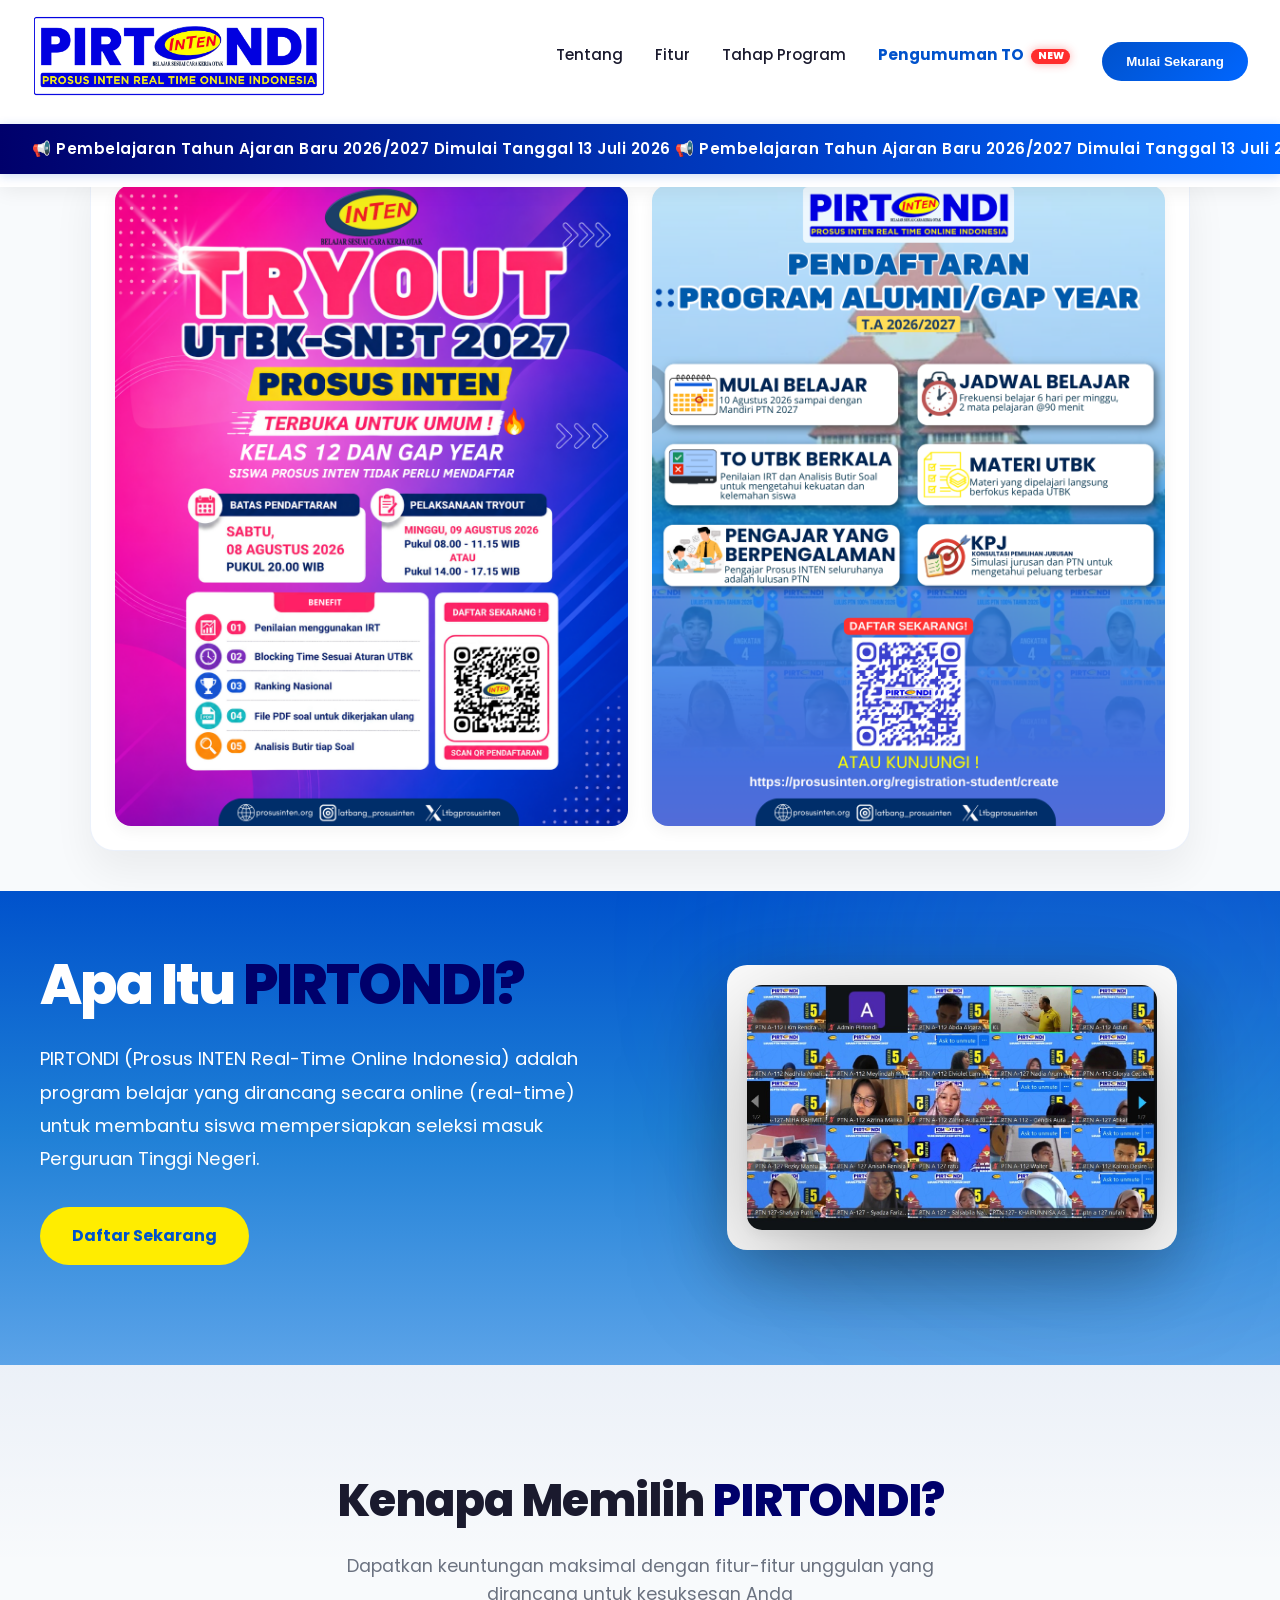
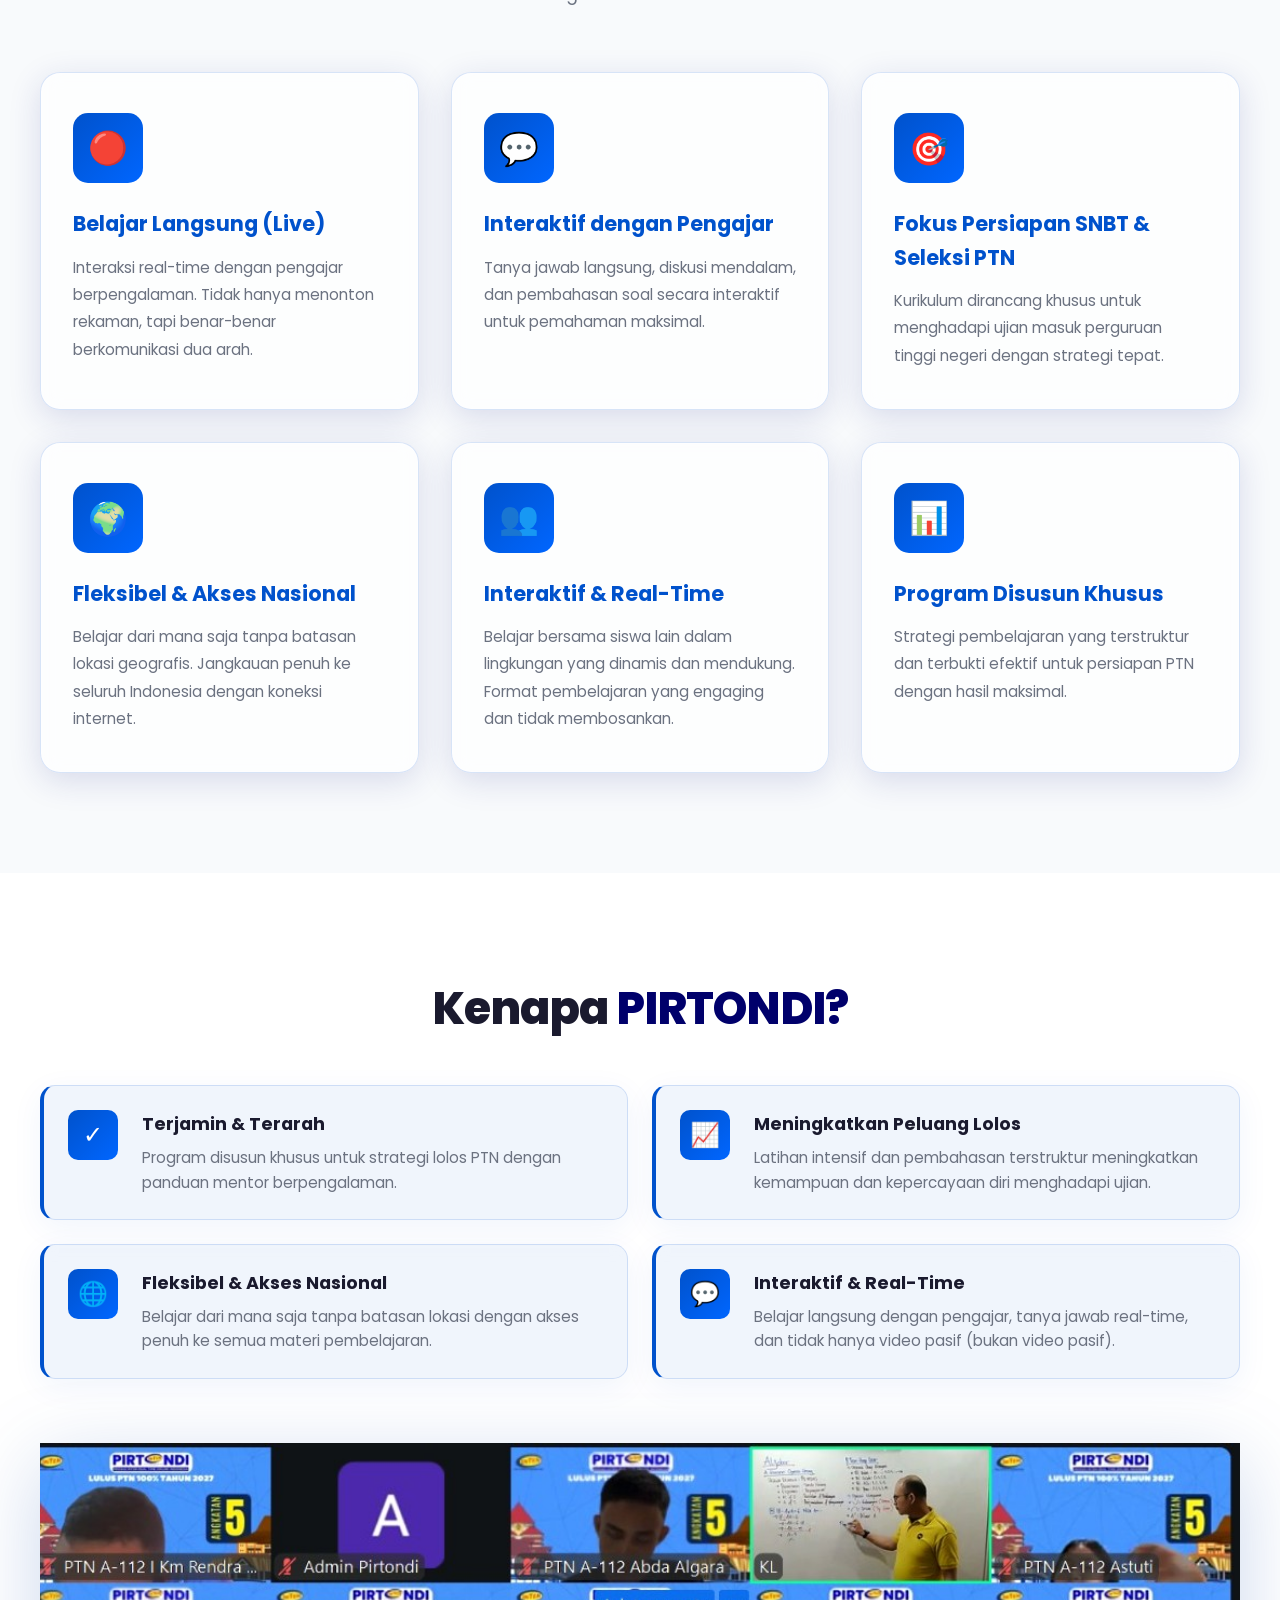
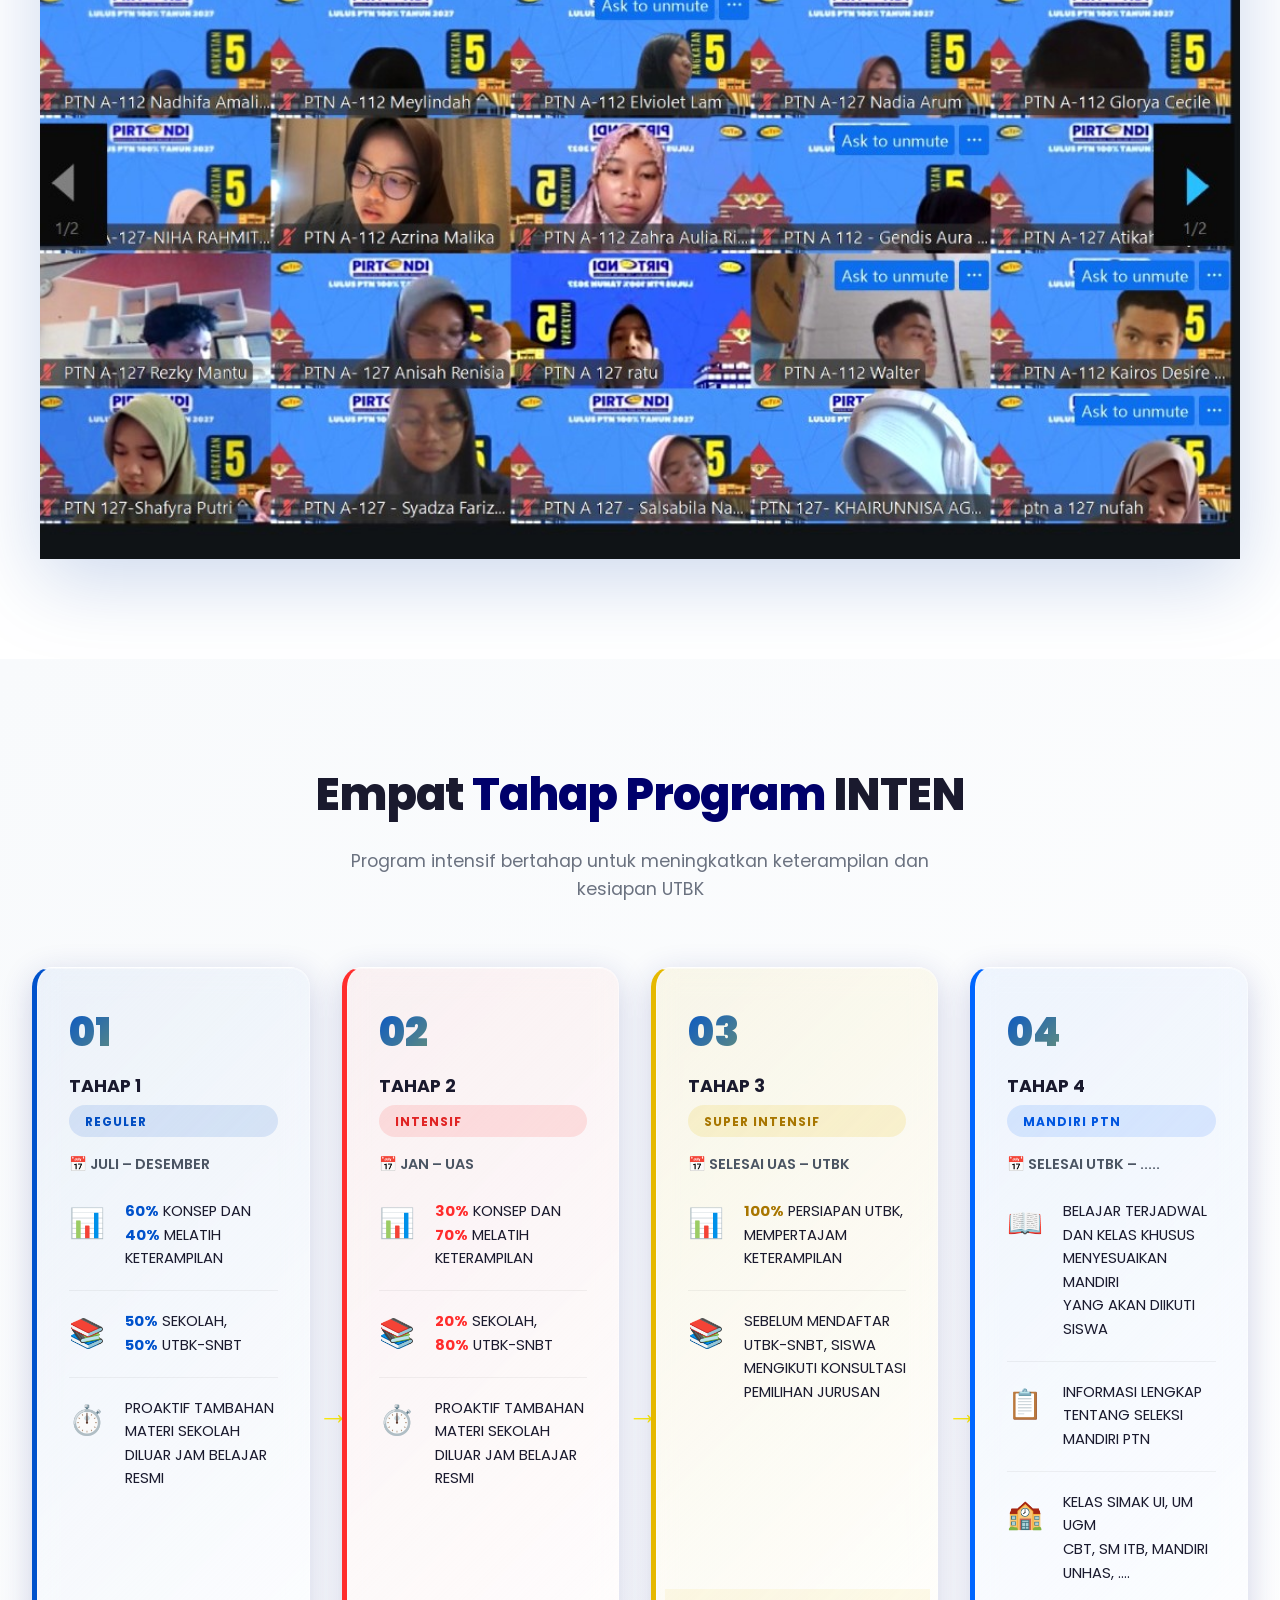
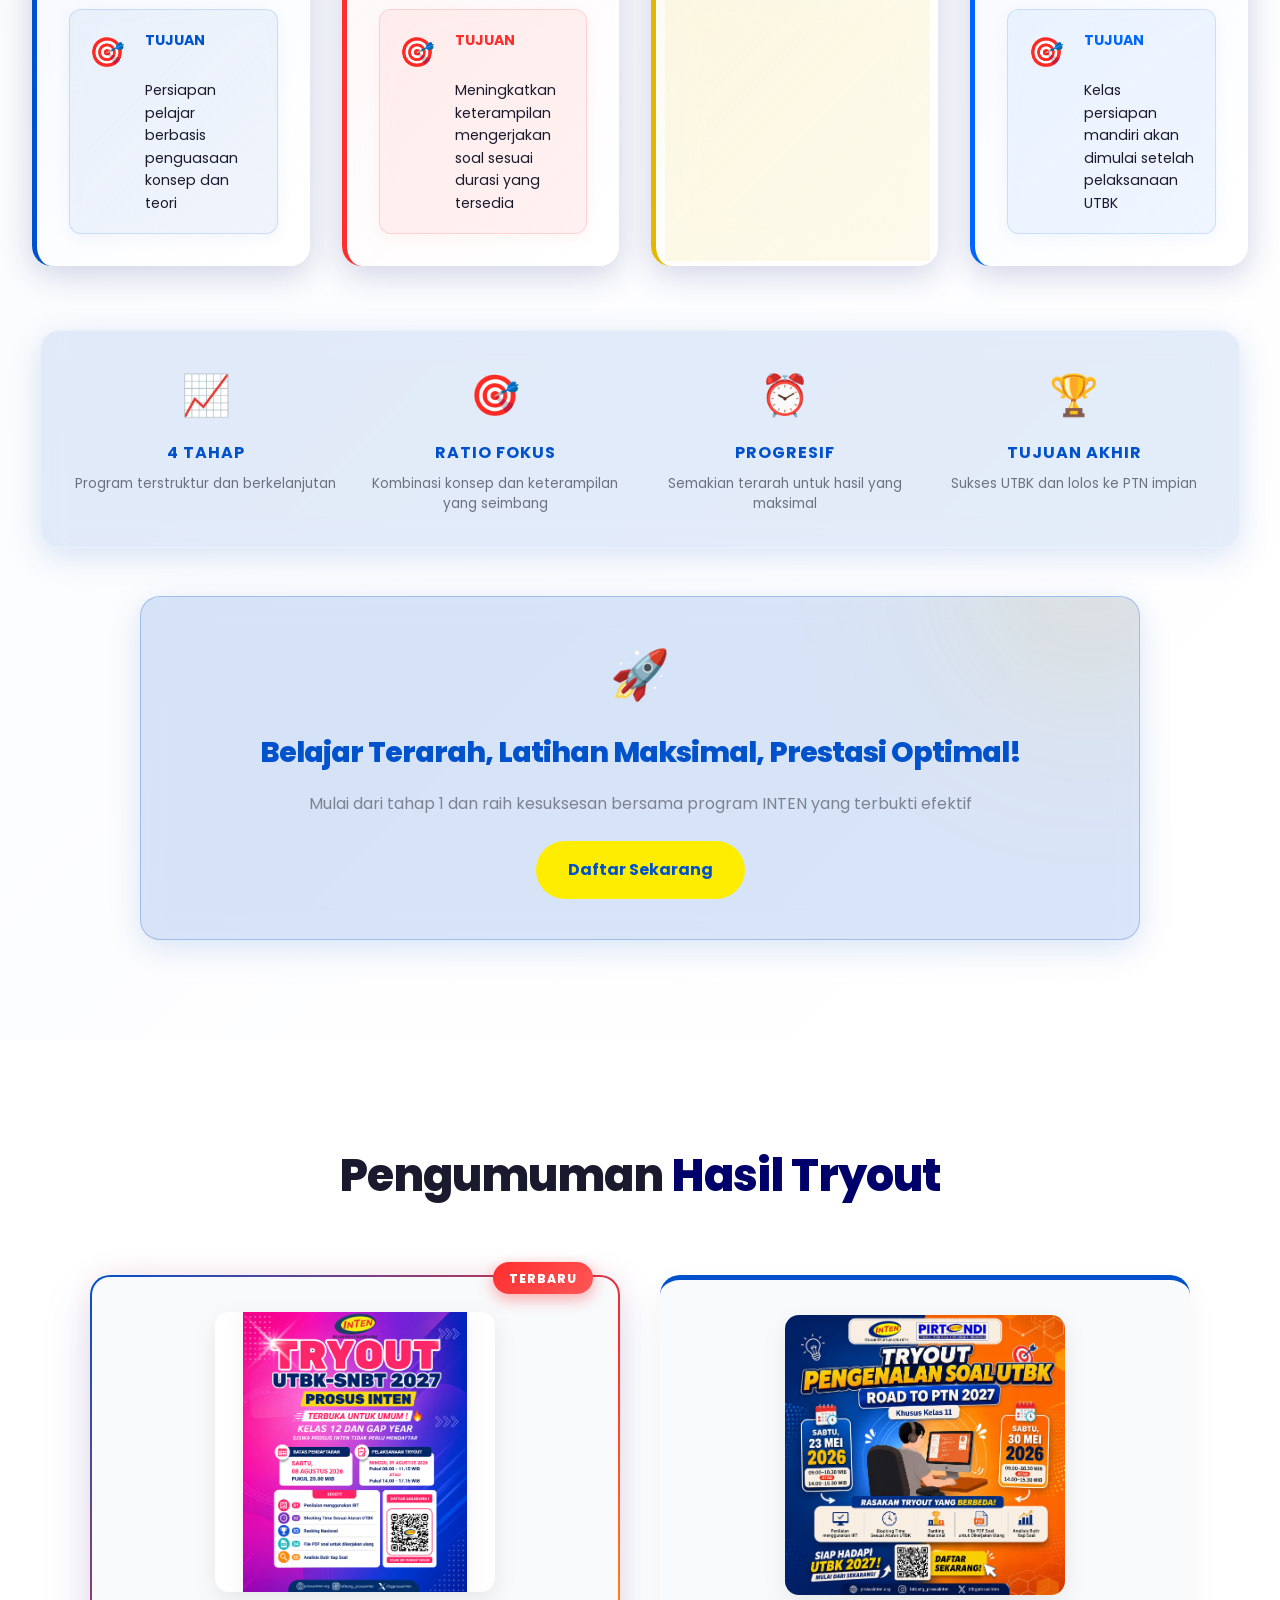
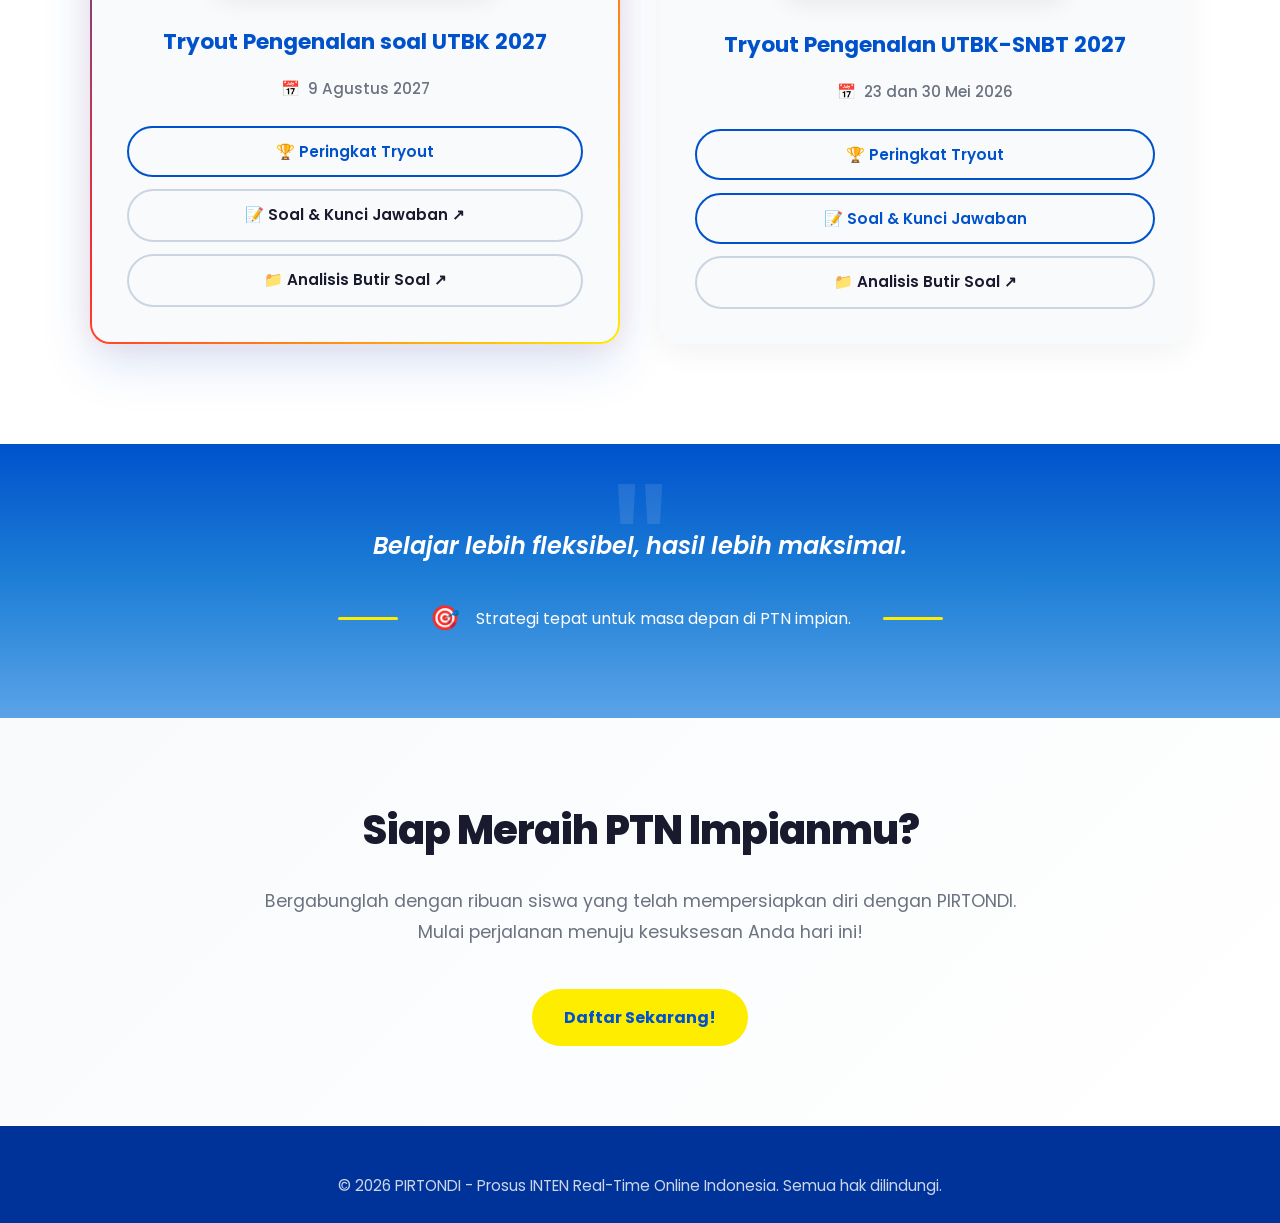
==== commit 06647afd: "update lagi" ====
--- a/public/index.html
+++ b/public/index.html
@@ -1,10 +1,13 @@
-<!DOCTYPE html>
+﻿<!DOCTYPE html>
 <html lang="id">
+
 <head>
     <meta charset="UTF-8">
     <meta name="viewport" content="width=device-width, initial-scale=1.0">
     <title>PIRTONDI - Platform Pembelajaran Online Real-Time</title>
-    <link href="https://fonts.googleapis.com/css2?family=Poppins:wght@400;500;600;700;800&family=Space+Grotesk:wght@500;700&display=swap" rel="stylesheet">
+    <link
+        href="https://fonts.googleapis.com/css2?family=Poppins:wght@400;500;600;700;800&family=Space+Grotesk:wght@500;700&display=swap"
+        rel="stylesheet">
     <style>
         * {
             margin: 0;
@@ -149,8 +152,70 @@
             0% {
                 transform: translateX(100%);
             }
+
             100% {
                 transform: translateX(-100%);
+            }
+        }
+
+        /* ========== GAP YEAR SECTION ========== */
+        .gap-year-section {
+            padding: 160px 2rem 40px;
+            background-color: var(--bg-light);
+            display: flex;
+            justify-content: center;
+            align-items: center;
+        }
+
+        .gap-year-container {
+            max-width: 1100px;
+            width: 100%;
+            background: var(--bg-white);
+            border-radius: 24px;
+            padding: 1.5rem;
+            box-shadow: 0 20px 40px rgba(0, 0, 0, 0.06);
+            border: 1px solid rgba(0, 82, 204, 0.08);
+            transition: transform 0.3s ease, box-shadow 0.3s ease;
+        }
+
+        .gap-year-container:hover {
+            transform: translateY(-5px);
+            box-shadow: 0 30px 60px rgba(0, 82, 204, 0.12);
+        }
+
+        .gap-year-grid {
+            display: grid;
+            grid-template-columns: 1fr 1fr;
+            gap: 1.5rem;
+            align-items: start;
+        }
+
+        .gap-year-img {
+            width: 100%;
+            height: auto;
+            border-radius: 16px;
+            display: block;
+            box-shadow: 0 5px 15px rgba(0, 0, 0, 0.05);
+        }
+
+        @media (max-width: 992px) {
+            .gap-year-section {
+                padding: 140px 1rem 30px;
+            }
+
+            .gap-year-container {
+                padding: 1rem;
+                border-radius: 16px;
+                max-width: 550px;
+            }
+
+            .gap-year-grid {
+                grid-template-columns: 1fr;
+                gap: 1.5rem;
+            }
+
+            .gap-year-img {
+                border-radius: 10px;
             }
         }
 
@@ -158,7 +223,7 @@
         .hero {
             background: linear-gradient(180deg, #0052CC 0%, #1E7FD6 50%, #5BA3E8 100%);
             color: white;
-            padding: 180px 2rem 100px;
+            padding: 60px 2rem 100px;
             position: relative;
             overflow: hidden;
         }
@@ -363,51 +428,60 @@
         .benefits-content {
             max-width: 1200px;
             margin: 0 auto;
+            display: flex;
+            flex-direction: column;
+            gap: 4rem;
+            align-items: center;
+        }
+
+        .benefits-text {
+            width: 100%;
+            text-align: center;
+        }
+
+        .benefits-text h2 {
+            font-size: 2.8rem;
+            font-weight: 800;
+            margin-bottom: 2.5rem;
+            letter-spacing: -1px;
+        }
+
+        .benefits-text h2 .gold {
+            color: #00006b;
+        }
+
+        .benefits-list {
             display: grid;
             grid-template-columns: 1fr 1fr;
-            gap: 4rem;
-            align-items: center;
-        }
-
-        .benefits-text h2 {
-            font-size: 2.5rem;
-            font-weight: 800;
-            margin-bottom: 1.5rem;
-            letter-spacing: -1px;
-        }
-
-        .benefits-text h2 .gold {
-            color: #00006b;
-        }
-
-        .benefits-list {
+            gap: 1.5rem;
             list-style: none;
+            width: 100%;
+            text-align: left;
         }
 
         .benefit-item {
             display: flex;
             gap: 1.5rem;
-            margin-bottom: 2rem;
             padding: 1.5rem;
-            background: rgba(255, 237, 0, 0.08);
+            background: rgba(0, 82, 204, 0.06);
             backdrop-filter: blur(8px);
             -webkit-backdrop-filter: blur(8px);
             border-radius: 15px;
-            border: 1px solid rgba(255, 237, 0, 0.2);
-            border-left: 4px solid var(--secondary);
+            border: 1px solid rgba(0, 82, 204, 0.15);
+            border-left: 4px solid var(--primary);
             transition: all 0.3s ease;
-            box-shadow: 0 8px 32px rgba(255, 237, 0, 0.1);
+            box-shadow: 0 8px 32px rgba(0, 82, 204, 0.06);
         }
 
         .benefit-item:hover {
             background: white;
-            box-shadow: 0 10px 30px rgba(244, 181, 24, 0.15);
+            box-shadow: 0 10px 30px rgba(0, 82, 204, 0.15);
         }
 
         .benefit-icon {
             width: 50px;
             height: 50px;
-            background: linear-gradient(135deg, var(--secondary), #FFC934);
+            background: linear-gradient(135deg, var(--primary), var(--primary-light));
             border-radius: 10px;
             display: flex;
             align-items: center;
@@ -432,11 +506,11 @@
         .benefits-visual {
             display: flex;
             justify-content: center;
+            width: 100%;
         }
 
         .benefits-visual img {
             width: 100%;
-            max-width: 400px;
             filter: drop-shadow(0 20px 40px rgba(0, 61, 165, 0.2));
         }
 
@@ -526,21 +600,44 @@
         .stage-1 {
             border-left-color: #0052CC;
             background: linear-gradient(135deg, rgba(0, 82, 204, 0.05), white);
+            --goal-bg: rgba(0, 82, 204, 0.06);
+            --goal-border: rgba(0, 82, 204, 0.15);
+            --goal-shadow: rgba(0, 82, 204, 0.05);
+            --goal-text: #0052CC;
+            --strong-color: #0052CC;
         }
 
         .stage-2 {
             border-left-color: #FF2D2D;
             background: linear-gradient(135deg, rgba(255, 45, 45, 0.05), white);
+            --goal-bg: rgba(255, 45, 45, 0.06);
+            --goal-border: rgba(255, 45, 45, 0.15);
+            --goal-shadow: rgba(255, 45, 45, 0.05);
+            --goal-text: #FF2D2D;
+            --strong-color: #FF2D2D;
         }
 
         .stage-3 {
-            border-left-color: #FFED00;
-            background: linear-gradient(135deg, rgba(255, 237, 0, 0.08), white);
+            border-left-color: #E5B800;
+            /* Darker yellow/gold border for visibility */
+            background: linear-gradient(135deg, rgba(229, 184, 0, 0.08), white);
+            --goal-bg: rgba(229, 184, 0, 0.08);
+            --goal-border: rgba(229, 184, 0, 0.25);
+            --goal-shadow: rgba(229, 184, 0, 0.05);
+            --goal-text: #A87600;
+            /* High contrast dark gold text */
+            --strong-color: #A87600;
+            /* High contrast gold */
         }
 
         .stage-4 {
             border-left-color: #0066FF;
             background: linear-gradient(135deg, rgba(0, 102, 255, 0.05), white);
+            --goal-bg: rgba(0, 102, 255, 0.06);
+            --goal-border: rgba(0, 102, 255, 0.15);
+            --goal-shadow: rgba(0, 102, 255, 0.05);
+            --goal-text: #0066FF;
+            --strong-color: #0066FF;
         }
 
         .stage-number {
@@ -571,30 +668,36 @@
         }
 
         .stage-1 .stage-type {
-            background: rgba(0, 82, 204, 0.2);
-            color: #0052CC;
+            background: rgba(0, 82, 204, 0.12);
+            color: #004dc2;
+            font-weight: 700;
         }
 
         .stage-2 .stage-type {
-            background: rgba(255, 45, 45, 0.2);
-            color: #FF2D2D;
+            background: rgba(255, 45, 45, 0.12);
+            color: #e02424;
+            font-weight: 700;
         }
 
         .stage-3 .stage-type {
-            background: rgba(255, 237, 0, 0.25);
-            color: #ffaa00;
+            background: rgba(229, 184, 0, 0.15);
+            color: #a87600;
+            font-weight: 700;
         }
 
         .stage-4 .stage-type {
-            background: rgba(0, 102, 255, 0.2);
-            color: #0066FF;
+            background: rgba(0, 102, 255, 0.12);
+            color: #0056e0;
+            font-weight: 700;
         }
 
         .stage-period {
             font-size: 0.9rem;
-            color: var(--text-light);
+            color: #4B5563;
+            /* Darker gray for readability */
             margin-bottom: 1.5rem;
-            font-weight: 500;
+            font-weight: 600;
+            /* Bolder font weight for readability */
         }
 
         .stage-content {
@@ -616,7 +719,12 @@
             padding-bottom: 0;
         }
 
-        .pie-icon, .book-icon, .clock-icon, .study-icon, .info-icon, .class-icon {
+        .pie-icon,
+        .book-icon,
+        .clock-icon,
+        .study-icon,
+        .info-icon,
+        .class-icon {
             font-size: 1.8rem;
             min-width: 40px;
             display: flex;
@@ -624,42 +732,28 @@
         }
 
         .content-text {
-            font-size: 0.85rem;
+            font-size: 0.92rem;
+            /* Larger font size for readability */
             color: var(--text-dark);
-            line-height: 1.5;
+            line-height: 1.6;
+            /* Better line height */
         }
 
         .content-text strong {
-            color: var(--primary);
+            color: var(--strong-color);
             font-weight: 700;
         }
 
-        .stage-1 .content-text strong {
-            color: #0052CC;
-        }
-
-        .stage-2 .content-text strong {
-            color: #FF2D2D;
-        }
-
-        .stage-3 .content-text strong {
-            color: #FFED00;
-        }
-
-        .stage-4 .content-text strong {
-            color: #0066FF;
-        }
-
         .stage-goal {
-            background: rgba(255, 237, 0, 0.12);
+            background: var(--goal-bg);
             backdrop-filter: blur(8px);
             -webkit-backdrop-filter: blur(8px);
             padding: 1.2rem;
             border-radius: 12px;
             display: flex;
             gap: 1rem;
-            border: 1px solid rgba(255, 237, 0, 0.25);
-            box-shadow: 0 4px 15px rgba(255, 237, 0, 0.1);
+            border: 1px solid var(--goal-border);
+            box-shadow: 0 4px 15px var(--goal-shadow);
         }
 
         .goal-icon {
@@ -668,14 +762,15 @@
         }
 
         .goal-text {
-            font-size: 0.85rem;
+            font-size: 0.88rem;
+            /* Slightly larger text */
             color: var(--text-dark);
-            line-height: 1.5;
+            line-height: 1.6;
         }
 
         .goal-text strong {
             display: block;
-            color: var(--primary);
+            color: var(--goal-text);
             margin-bottom: 0.3rem;
             font-weight: 700;
         }
@@ -783,56 +878,89 @@
 
         .tryout-grid {
             display: grid;
-            grid-template-columns: repeat(auto-fit, minmax(300px, 1fr));
-            gap: 2rem;
-            max-width: 1000px;
+            grid-template-columns: repeat(2, 1fr);
+            gap: 2.5rem;
+            max-width: 1100px;
             margin: 0 auto;
+            align-items: stretch;
         }
 
         .tryout-card {
             background: var(--bg-light);
             border-radius: 20px;
-            padding: 2rem;
-            text-align: center;
+            padding: 2.2rem;
             box-shadow: 0 10px 30px rgba(0, 0, 0, 0.05);
             border-top: 5px solid var(--primary);
             transition: transform 0.3s ease, box-shadow 0.3s ease;
+            display: flex;
+            flex-direction: column;
+            align-items: center;
+            text-align: center;
+            position: relative;
+            height: 100%;
         }
 
         .tryout-card:hover {
             transform: translateY(-5px);
-            box-shadow: 0 15px 40px rgba(0, 61, 165, 0.1);
+            box-shadow: 0 15px 40px rgba(0, 61, 165, 0.12);
         }
 
         .tryout-icon {
-            font-size: 3rem;
-            margin-bottom: 1rem;
+            flex-shrink: 0;
+            width: 100%;
+            max-width: 280px;
+            height: 280px;
+            border-radius: 14px;
+            overflow: hidden;
+            box-shadow: 0 8px 24px rgba(0, 0, 0, 0.08);
             display: flex;
             justify-content: center;
             align-items: center;
+            background: #ffffff;
+            margin-bottom: 1.5rem;
         }
 
         .tryout-icon img {
-            max-width: 80px;
-            height: auto;
+            width: 100%;
+            height: 100%;
             object-fit: contain;
-            filter: drop-shadow(0 5px 15px rgba(0,0,0,0.1));
+            filter: drop-shadow(0 4px 10px rgba(0, 0, 0, 0.06));
+            display: block;
+            transition: transform 0.3s ease;
+        }
+
+        .tryout-card:hover .tryout-icon img {
+            transform: scale(1.03);
         }
 
         .tryout-card h3 {
             color: var(--primary);
-            font-size: 1.3rem;
-            margin-bottom: 0.5rem;
+            font-size: 1.35rem;
+            margin-bottom: 0.6rem;
+            font-weight: 700;
+            min-height: 3.2rem;
+            display: flex;
+            align-items: center;
+            justify-content: center;
         }
 
         .tryout-date {
             color: var(--text-light);
-            font-size: 0.9rem;
+            font-size: 0.95rem;
             margin-bottom: 1.5rem;
             display: flex;
             align-items: center;
             justify-content: center;
             gap: 0.5rem;
+            font-weight: 500;
+        }
+
+        .tryout-details {
+            flex-grow: 1;
+            display: flex;
+            flex-direction: column;
+            justify-content: space-between;
+            width: 100%;
         }
 
         .btn-outline {
@@ -847,6 +975,8 @@
             transition: all 0.3s ease;
             display: inline-block;
             width: 100%;
+            font-family: inherit;
+            font-size: 0.95rem;
         }
 
         .btn-outline:hover {
@@ -858,6 +988,8 @@
             display: flex;
             flex-direction: column;
             gap: 0.8rem;
+            width: 100%;
+            margin-top: auto;
         }
 
         .btn-outline-alt {
@@ -872,6 +1004,8 @@
             transition: all 0.3s ease;
             display: inline-block;
             width: 100%;
+            font-family: inherit;
+            font-size: 0.95rem;
         }
 
         .btn-outline-alt:hover {
@@ -909,7 +1043,8 @@
             height: 100%;
             max-width: 100vw;
             max-height: 100vh;
-            border-radius: 0; /* Sudut tajam agar terlihat rapi dan presisi di mode layar penuh */
+            border-radius: 0;
+            /* Sudut tajam agar terlihat rapi dan presisi di mode layar penuh */
             overflow: hidden;
             display: flex;
             flex-direction: column;
@@ -933,11 +1068,12 @@
             padding: 0 16px;
             border-bottom: 1px solid #e0e0e0;
             user-select: none;
-            box-shadow: 0 2px 5px rgba(0,0,0,0.03);
+            box-shadow: 0 2px 5px rgba(0, 0, 0, 0.03);
             z-index: 15;
         }
 
-        .toolbar-left, .toolbar-right {
+        .toolbar-left,
+        .toolbar-right {
             display: flex;
             align-items: center;
             gap: 12px;
@@ -946,7 +1082,8 @@
         .download-btn-group {
             display: flex;
             align-items: center;
-            background: #1b8755; /* Warna hijau khas tombol Unduh */
+            background: #1b8755;
+            /* Warna hijau khas tombol Unduh */
             color: #ffffff;
             border-radius: 6px;
             overflow: hidden;
@@ -1053,98 +1190,36 @@
             color: #ffffff;
         }
 
-        /* Layout Area Utama (Sidebar + Dokumen) */
+        /* Layout Area Utama */
         .pdf-viewer-middle {
             display: flex;
             flex-grow: 1;
-            height: calc(100% - 56px - 40px); /* Kurangi tinggi header & bottom bar */
+            height: calc(100% - 56px - 40px);
+            /* Kurangi tinggi header & bottom bar */
             overflow: hidden;
             background: #f1f3f4;
         }
 
-        .pdf-sidebar {
-            width: 68px;
-            background: #ffffff;
-            border-right: 1px solid #e0e0e0;
-            display: flex;
-            flex-direction: column;
-            align-items: center;
-            padding: 16px 0;
-            gap: 12px;
-            user-select: none;
-            z-index: 10;
-        }
-
-        .sidebar-icon-btn {
-            background: transparent;
-            border: none;
-            color: #5f6368;
-            padding: 10px;
-            border-radius: 8px;
-            cursor: pointer;
-            display: flex;
-            align-items: center;
-            justify-content: center;
-            transition: background 0.2s, color 0.2s;
-        }
-
-        .sidebar-icon-btn:hover {
-            background: #f1f3f4;
-            color: #202124;
-        }
-
-        .sidebar-divider {
-            width: 40px;
-            height: 1px;
-            background: #e0e0e0;
-            margin: 4px 0;
-        }
-
-        .page-indicator {
-            display: flex;
-            flex-direction: column;
-            align-items: center;
-            gap: 4px;
-        }
-
-        .page-num-box {
-            border: 1px solid #dadce0;
-            border-radius: 6px;
-            width: 36px;
-            height: 36px;
-            display: flex;
-            align-items: center;
-            justify-content: center;
-            font-size: 0.9rem;
-            font-weight: bold;
-            color: #202124;
-            background: #ffffff;
-        }
-
-        .page-total {
-            font-size: 0.75rem;
-            color: #5f6368;
-            font-weight: 500;
-        }
-
-        /* Area Dokumen */
+        /* Area Dokumen & Zoom */
         .pdf-document-container {
             flex-grow: 1;
-            background: #f1f3f4; /* Background khas PDF viewer */
+            background: #404448;
             position: relative;
             padding: 24px;
             display: flex;
             justify-content: center;
-            align-items: center;
-            overflow: hidden;
+            align-items: flex-start;
+            overflow: auto;
         }
 
         .pdf-document-container iframe {
             width: 100%;
             height: 100%;
+            min-height: 85vh;
             border: none;
             background: #ffffff;
-            box-shadow: 0 4px 20px rgba(0,0,0,0.15);
+            box-shadow: 0 8px 30px rgba(0, 0, 0, 0.35);
+            border-radius: 4px;
         }
 
         /* Status Bar Bawah */
@@ -1196,7 +1271,9 @@
         }
 
         @keyframes spin {
-            to { transform: translate(-50%, -50%) rotate(360deg); }
+            to {
+                transform: translate(-50%, -50%) rotate(360deg);
+            }
         }
 
         /* ========== TESTIMONIAL ========== */
@@ -1292,6 +1369,7 @@
             text-align: center;
         }
 
+
         footer p {
             opacity: 0.8;
             font-size: 0.95rem;
@@ -1303,6 +1381,7 @@
                 opacity: 0;
                 transform: translateX(-30px);
             }
+
             to {
                 opacity: 1;
                 transform: translateX(0);
@@ -1314,6 +1393,7 @@
                 opacity: 0;
                 transform: translateX(30px);
             }
+
             to {
                 opacity: 1;
                 transform: translateX(0);
@@ -1321,9 +1401,99 @@
         }
 
         /* ========== RESPONSIVE ========== */
-        @media (max-width: 768px) {
+        /* Hamburger Menu Styles */
+        .menu-toggle {
+            display: none;
+            flex-direction: column;
+            justify-content: space-between;
+            width: 30px;
+            height: 21px;
+            cursor: pointer;
+            z-index: 1001;
+        }
+
+        .menu-toggle .bar {
+            height: 3px;
+            width: 100%;
+            background-color: var(--primary);
+            border-radius: 10px;
+            transition: all 0.3s ease-in-out;
+        }
+
+        @media (max-width: 992px) {
+            .menu-toggle {
+                display: flex;
+            }
+
+            .logo-img {
+                height: 50px;
+            }
+
+            nav {
+                padding: 0.8rem 1.2rem;
+            }
+
+            .running-text-container {
+                padding: 0.5rem 0;
+            }
+
+            .running-text span {
+                font-size: 0.85rem;
+            }
+
+            .gap-year-section {
+                padding: 130px 1rem 30px;
+            }
+
             .nav-links {
+                position: fixed;
+                top: 0;
+                right: -100%;
+                /* Hidden offscreen */
+                width: 280px;
+                height: 100vh;
+                background: rgba(255, 255, 255, 0.98);
+                backdrop-filter: blur(10px);
+                -webkit-backdrop-filter: blur(10px);
+                flex-direction: column;
+                justify-content: flex-start;
+                align-items: center;
+                padding-top: 120px;
+                gap: 2rem;
+                box-shadow: -10px 0 30px rgba(0, 0, 0, 0.15);
+                transition: right 0.4s cubic-bezier(0.16, 1, 0.3, 1);
+                z-index: 1000;
+            }
+
+            .nav-links.active {
+                right: 0;
+                /* Slide in */
+            }
+
+            .nav-links a {
+                font-size: 1.15rem;
+                font-weight: 600;
+                width: 100%;
+                text-align: center;
+                padding: 0.5rem 0;
+            }
+
+            .nav-links a::after {
                 display: none;
+                /* Hide desktop hover underline animation */
+            }
+
+            /* Hamburger active animations */
+            .menu-toggle.active .bar:nth-child(2) {
+                opacity: 0;
+            }
+
+            .menu-toggle.active .bar:nth-child(1) {
+                transform: translateY(9px) rotate(45deg);
+            }
+
+            .menu-toggle.active .bar:nth-child(3) {
+                transform: translateY(-9px) rotate(-45deg);
             }
 
             .hero-content {
@@ -1331,17 +1501,62 @@
                 padding-top: 2rem;
             }
 
+            .hero-text {
+                text-align: center;
+            }
+
             .hero-text h1 {
                 font-size: 2.2rem;
             }
 
+            .hero-cta {
+                justify-content: center;
+            }
+
             .section-header h2 {
                 font-size: 2rem;
             }
 
             .benefits-content {
+                gap: 2.5rem;
+            }
+
+            .benefits-text h2 {
+                font-size: 2rem;
+            }
+
+            .benefits-list {
                 grid-template-columns: 1fr;
+            }
+
+            .tryout-grid {
+                grid-template-columns: 1fr;
+                max-width: 500px;
+                margin: 0 auto;
                 gap: 2rem;
+            }
+
+            .tryout-card {
+                flex-direction: column;
+                text-align: center;
+                gap: 1.5rem;
+                padding: 2rem 1.5rem;
+            }
+
+            .tryout-icon {
+                max-width: 250px;
+                height: 250px;
+                margin: 0 auto 1rem;
+            }
+
+            .tryout-date {
+                justify-content: center;
+            }
+
+            .tryout-actions {
+                max-width: 360px;
+                margin: 0 auto;
+                width: 100%;
             }
 
             .testimonial-text {
@@ -1356,56 +1571,269 @@
                 font-size: 1.8rem;
             }
 
-            /* Hilangkan sidebar kiri di ponsel pintar agar dokumen mendapatkan fokus utama */
-            .pdf-sidebar {
-                display: none;
-            }
-
             .search-box-container {
                 display: none;
             }
         }
+
+        /* ========== HIGHLIGHT STYLES (NEW) ========== */
+        .nav-highlight {
+            color: var(--primary) !important;
+            font-weight: 700 !important;
+        }
+
+        .badge-new {
+            background-color: var(--accent);
+            color: white;
+            font-size: 0.65rem;
+            padding: 0.15rem 0.4rem;
+            border-radius: 50px;
+            font-weight: 800;
+            margin-left: 0.3rem;
+            display: inline-block;
+            vertical-align: middle;
+            line-height: 1;
+            box-shadow: 0 0 10px rgba(255, 45, 45, 0.4);
+            animation: pulse-glow 2s infinite;
+        }
+
+        @keyframes pulse-glow {
+            0% {
+                transform: scale(1);
+                box-shadow: 0 0 0 0 rgba(255, 45, 45, 0.7);
+            }
+
+            70% {
+                transform: scale(1.05);
+                box-shadow: 0 0 0 6px rgba(255, 45, 45, 0);
+            }
+
+            100% {
+                transform: scale(1);
+                box-shadow: 0 0 0 0 rgba(255, 45, 45, 0);
+            }
+        }
+
+        .tryout-card.highlighted-card {
+            border: 2px solid transparent;
+            background: linear-gradient(var(--bg-light), var(--bg-light)) padding-box,
+                linear-gradient(135deg, var(--primary), var(--accent), var(--secondary)) border-box;
+            box-shadow: 0 20px 50px rgba(0, 82, 204, 0.15), 0 0 30px rgba(255, 45, 45, 0.1);
+            position: relative;
+        }
+
+        .card-badge {
+            position: absolute;
+            top: -15px;
+            right: 25px;
+            background: linear-gradient(135deg, var(--accent), #ff5757);
+            color: white;
+            font-size: 0.75rem;
+            font-weight: 800;
+            padding: 0.4rem 1rem;
+            border-radius: 50px;
+            box-shadow: 0 5px 15px rgba(255, 45, 45, 0.4);
+            letter-spacing: 1px;
+            animation: bounce-subtle 3s infinite ease-in-out;
+            z-index: 5;
+        }
+
+        @keyframes bounce-subtle {
+
+            0%,
+            100% {
+                transform: translateY(0);
+            }
+
+            50% {
+                transform: translateY(-5px);
+            }
+        }
+
+        @media (max-width: 576px) {
+
+            /* 1. Ubah padding horizontal section agar pas di HP */
+            .hero,
+            .features,
+            .benefits,
+            .program-stages,
+            .pengumuman,
+            .cta,
+            .testimonial {
+                padding-left: 1.25rem;
+                padding-right: 1.25rem;
+            }
+
+            .hero {
+                padding-top: 40px;
+                padding-bottom: 60px;
+            }
+
+            .features,
+            .benefits,
+            .program-stages,
+            .pengumuman {
+                padding-top: 60px;
+                padding-bottom: 60px;
+            }
+
+            .cta,
+            .testimonial {
+                padding-top: 50px;
+                padding-bottom: 50px;
+            }
+
+            /* 2. Kurangi padding kartu dan detail */
+            .benefit-item {
+                padding: 1rem;
+                gap: 1rem;
+            }
+
+            .benefit-icon {
+                width: 40px;
+                height: 40px;
+                font-size: 1.2rem;
+            }
+
+            .stage-card {
+                padding: 1.25rem;
+            }
+
+            /* 3. Highlights program menjadi 2x2 grid */
+            .program-highlights {
+                grid-template-columns: repeat(2, 1fr);
+                gap: 1rem;
+                padding: 1.25rem;
+            }
+
+            .highlight-icon {
+                font-size: 1.8rem;
+                margin-bottom: 0.4rem;
+            }
+
+            .highlight-title {
+                font-size: 0.85rem;
+            }
+
+            .highlight-desc {
+                font-size: 0.75rem;
+            }
+
+            .stage-cta-banner {
+                padding: 1.5rem;
+            }
+
+            /* 4. Sederhanakan toolbar PDF modal agar muat satu baris */
+            .pdf-toolbar {
+                padding: 0 8px;
+            }
+
+            .pdf-toolbar .toolbar-icon-btn,
+            .pdf-toolbar .download-caret {
+                display: none;
+                /* Sembunyikan bookmark, share, options, fullscreen, caret */
+            }
+
+            .pdf-toolbar .download-btn {
+                padding: 6px 10px;
+                font-size: 0.8rem;
+            }
+
+            .pdf-toolbar .toolbar-close-btn {
+                padding: 6px 10px;
+                font-size: 0.8rem;
+            }
+
+            .search-box-container {
+                display: none;
+            }
+
+            /* 5. Teks status bar bar bawah modal PDF */
+            .pdf-bottom-bar {
+                font-size: 0.7rem;
+                padding: 0 10px;
+            }
+
+            .pdf-bottom-bar span {
+                white-space: nowrap;
+                overflow: hidden;
+                text-overflow: ellipsis;
+                max-width: 80%;
+            }
+        }
+
+        @media (max-width: 480px) {
+
+            /* 6. Atur agar grid single-column penuh di layar kecil */
+            .features-grid,
+            .timeline-container {
+                grid-template-columns: 1fr;
+                gap: 1.5rem;
+            }
+        }
     </style>
 </head>
+
 <body>
     <!-- HEADER -->
     <header>
         <nav>
             <div class="logo">
                 <!-- Fallback otomatis jika logo.png lokal belum diletakkan di folder -->
-                <img src="images/logo.png" alt="INTEN Logo" class="logo-img" onerror="this.onerror=null; this.src='https://placehold.co/180x80/0052cc/ffffff?text=INTEN';">
+                <img src="images/logo.png" alt="INTEN Logo" class="logo-img"
+                    onerror="this.onerror=null; this.src='https://placehold.co/180x80/0052cc/ffffff?text=INTEN';">
             </div>
             <ul class="nav-links">
                 <li><a href="#about">Tentang</a></li>
                 <li><a href="#features">Fitur</a></li>
                 <li><a href="#stages">Tahap Program</a></li>
-                <li><a href="#pengumuman">Pengumuman TO</a></li>
+                <li><a href="#pengumuman" class="nav-highlight">Pengumuman TO <span class="badge-new">NEW</span></a>
+                </li>
                 <li><a href="#cta"><button class="btn-primary">Mulai Sekarang</button></a></li>
             </ul>
+            <!-- MENU TOGGLE FOR TABLET & MOBILE -->
+            <div class="menu-toggle" id="mobile-menu" onclick="toggleMobileMenu()">
+                <span class="bar"></span>
+                <span class="bar"></span>
+                <span class="bar"></span>
+            </div>
         </nav>
         <!-- RUNNING TEXT -->
         <div class="running-text-container">
             <div class="running-text">
-                <span>📢 Pembelajaran Tahun Ajaran Baru 2026/2027 Dimulai Tanggal 13 Juli 2026 📢 Pembelajaran Tahun Ajaran Baru 2026/2027 Dimulai Tanggal 13 Juli 2026 📢</span>
+                <span>📢 Pembelajaran Tahun Ajaran Baru 2026/2027 Dimulai Tanggal 13 Juli 2026 📢 Pembelajaran Tahun
+                    Ajaran Baru 2026/2027 Dimulai Tanggal 13 Juli 2026 📢</span>
             </div>
         </div>
     </header>
 
+    <!-- GAP YEAR BANNER SECTION -->
+    <section class="gap-year-section">
+        <div class="gap-year-container">
+            <div class="gap-year-grid">
+                <img src="images/TO PENGENALAN UTBK 2027.png" alt="TO PENGENALAN UTBK 2027" class="gap-year-img">
+                <img src="images/GAP YEAR PIRTONDI 20262027.png" alt="GAP YEAR PIRTONDI 20262027" class="gap-year-img">
+            </div>
+        </div>
+    </section>
+
     <!-- HERO SECTION -->
-    <section class="hero">
+    <section class="hero" id="about">
         <div class="hero-content">
             <div class="hero-text">
                 <h1>Apa Itu <span class="highlight">PIRTONDI?</span></h1>
-                <p>PIRTONDI (Prosus INTEN Real-Time Online Indonesia) adalah program belajar yang dirancang secara online (real-time) untuk membantu siswa mempersiapkan seleksi masuk Perguruan Tinggi Negeri.</p>
+                <p>PIRTONDI (Prosus INTEN Real-Time Online Indonesia) adalah program belajar yang dirancang secara
+                    online (real-time) untuk membantu siswa mempersiapkan seleksi masuk Perguruan Tinggi Negeri.</p>
                 <div class="hero-cta">
-                    <a href="https://prosusinten.org/registration-student/create" target="_blank" rel="noopener noreferrer" class="btn-secondary">Daftar Sekarang</a>
+                    <a href="https://prosusinten.org/registration-student/create" target="_blank"
+                        rel="noopener noreferrer" class="btn-secondary">Daftar Sekarang</a>
                 </div>
             </div>
             <div class="hero-visual">
-                <div style="width: 100%; max-width: 450px; margin: 0 auto; background: white; border-radius: 20px; padding: 20px; box-shadow: 0 20px 60px rgba(0,0,0,0.2);">
-                    <div style="background: linear-gradient(135deg, #003DA5, #0052CC); height: 250px; border-radius: 15px; display: flex; align-items: center; justify-content: center; color: white; font-weight: bold; text-align: center; padding: 20px;">
-                        📱 PIRTONDI Real-Time Learning Platform
-                    </div>
+                <div
+                    style="width: 100%; max-width: 450px; margin: 0 auto; background: white; border-radius: 20px; padding: 20px; box-shadow: 0 20px 60px rgba(0,0,0,0.2);">
+                    <img src="images/pembelajaran.jpeg" alt="PIRTONDI Real-Time Learning Platform"
+                        style="width: 100%; height: auto; border-radius: 15px; display: block; box-shadow: 0 5px 15px rgba(0, 0, 0, 0.05);">
                 </div>
             </div>
         </div>
@@ -1422,37 +1850,43 @@
             <div class="feature-card">
                 <div class="feature-icon">🔴</div>
                 <h3>Belajar Langsung (Live)</h3>
-                <p>Interaksi real-time dengan pengajar berpengalaman. Tidak hanya menonton rekaman, tapi benar-benar berkomunikasi dua arah.</p>
+                <p>Interaksi real-time dengan pengajar berpengalaman. Tidak hanya menonton rekaman, tapi benar-benar
+                    berkomunikasi dua arah.</p>
             </div>
 
             <div class="feature-card">
                 <div class="feature-icon">💬</div>
                 <h3>Interaktif dengan Pengajar</h3>
-                <p>Tanya jawab langsung, diskusi mendalam, dan pembahasan soal secara interaktif untuk pemahaman maksimal.</p>
+                <p>Tanya jawab langsung, diskusi mendalam, dan pembahasan soal secara interaktif untuk pemahaman
+                    maksimal.</p>
             </div>
 
             <div class="feature-card">
                 <div class="feature-icon">🎯</div>
                 <h3>Fokus Persiapan SNBT & Seleksi PTN</h3>
-                <p>Kurikulum dirancang khusus untuk menghadapi ujian masuk perguruan tinggi negeri dengan strategi tepat.</p>
+                <p>Kurikulum dirancang khusus untuk menghadapi ujian masuk perguruan tinggi negeri dengan strategi
+                    tepat.</p>
             </div>
 
             <div class="feature-card">
                 <div class="feature-icon">🌍</div>
                 <h3>Fleksibel & Akses Nasional</h3>
-                <p>Belajar dari mana saja tanpa batasan lokasi geografis. Jangkauan penuh ke seluruh Indonesia dengan koneksi internet.</p>
+                <p>Belajar dari mana saja tanpa batasan lokasi geografis. Jangkauan penuh ke seluruh Indonesia dengan
+                    koneksi internet.</p>
             </div>
 
             <div class="feature-card">
                 <div class="feature-icon">👥</div>
                 <h3>Interaktif & Real-Time</h3>
-                <p>Belajar bersama siswa lain dalam lingkungan yang dinamis dan mendukung. Format pembelajaran yang engaging dan tidak membosankan.</p>
+                <p>Belajar bersama siswa lain dalam lingkungan yang dinamis dan mendukung. Format pembelajaran yang
+                    engaging dan tidak membosankan.</p>
             </div>
 
             <div class="feature-card">
                 <div class="feature-icon">📊</div>
                 <h3>Program Disusun Khusus</h3>
-                <p>Strategi pembelajaran yang terstruktur dan terbukti efektif untuk persiapan PTN dengan hasil maksimal.</p>
+                <p>Strategi pembelajaran yang terstruktur dan terbukti efektif untuk persiapan PTN dengan hasil
+                    maksimal.</p>
             </div>
         </div>
     </section>
@@ -1474,37 +1908,33 @@
                         <div class="benefit-icon">📈</div>
                         <div class="benefit-text">
                             <h4>Meningkatkan Peluang Lolos</h4>
-                            <p>Latihan intensif dan pembahasan terstruktur meningkatkan kemampuan dan kepercayaan diri menghadapi ujian.</p>
+                            <p>Latihan intensif dan pembahasan terstruktur meningkatkan kemampuan dan kepercayaan diri
+                                menghadapi ujian.</p>
                         </div>
                     </li>
                     <li class="benefit-item">
                         <div class="benefit-icon">🌐</div>
                         <div class="benefit-text">
                             <h4>Fleksibel & Akses Nasional</h4>
-                            <p>Belajar dari mana saja tanpa batasan lokasi dengan akses penuh ke semua materi pembelajaran.</p>
+                            <p>Belajar dari mana saja tanpa batasan lokasi dengan akses penuh ke semua materi
+                                pembelajaran.</p>
                         </div>
                     </li>
                     <li class="benefit-item">
                         <div class="benefit-icon">💬</div>
                         <div class="benefit-text">
                             <h4>Interaktif & Real-Time</h4>
-                            <p>Belajar langsung dengan pengajar, tanya jawab real-time, dan tidak hanya video pasif (bukan video pasif).</p>
+                            <p>Belajar langsung dengan pengajar, tanya jawab real-time, dan tidak hanya video pasif
+                                (bukan video pasif).</p>
                         </div>
                     </li>
                 </ul>
             </div>
             <div class="benefits-visual">
-                <div style="width: 100%; max-width: 350px; margin: 0 auto; background: linear-gradient(135deg, #FFC934, #F4B518); border-radius: 20px; padding: 30px; box-shadow: 0 20px 50px rgba(244, 181, 24, 0.3);">
-                    <div style="background: white; border-radius: 15px; padding: 20px; text-align: center; margin-bottom: 15px;">
-                        <div style="font-weight: bold; color: #003DA5; margin-bottom: 10px;">📱 Live Class</div>
-                        <div style="background: linear-gradient(135deg, #003DA5, #0052CC); color: white; padding: 15px; border-radius: 10px; font-size: 0.85rem; font-weight: bold;">●LIVE</div>
-                    </div>
-                    <div style="color: white; text-align: center; font-size: 0.9rem; font-weight: 500;">Pembelajaran Real-Time untuk Kesuksesan Anda</div>
-                </div>
+                <img src="images/pembelajaran.jpeg" alt="Live Class INTEN">
             </div>
         </div>
     </section>
-
     <!-- PROGRAM STAGES SECTION -->
     <section class="program-stages" id="stages">
         <div class="section-header">
@@ -1521,7 +1951,7 @@
                     <div class="stage-label">TAHAP 1</div>
                     <div class="stage-type">REGULER</div>
                     <div class="stage-period">📅 JULI – DESEMBER</div>
-                    
+
                     <div class="stage-content">
                         <div class="content-row">
                             <div class="pie-icon">📊</div>
@@ -1545,7 +1975,8 @@
 
                     <div class="stage-goal">
                         <div class="goal-icon">🎯</div>
-                        <div class="goal-text"><strong>TUJUAN</strong><br>Persiapan pelajar berbasis penguasaan konsep dan teori</div>
+                        <div class="goal-text"><strong>TUJUAN</strong><br>Persiapan pelajar berbasis penguasaan konsep
+                            dan teori</div>
                     </div>
                 </div>
                 <div class="timeline-arrow">→</div>
@@ -1558,7 +1989,7 @@
                     <div class="stage-label">TAHAP 2</div>
                     <div class="stage-type">INTENSIF</div>
                     <div class="stage-period">📅 JAN – UAS</div>
-                    
+
                     <div class="stage-content">
                         <div class="content-row">
                             <div class="pie-icon">📊</div>
@@ -1582,7 +2013,8 @@
 
                     <div class="stage-goal">
                         <div class="goal-icon">🎯</div>
-                        <div class="goal-text"><strong>TUJUAN</strong><br>Meningkatkan keterampilan mengerjakan soal sesuai durasi yang tersedia</div>
+                        <div class="goal-text"><strong>TUJUAN</strong><br>Meningkatkan keterampilan mengerjakan soal
+                            sesuai durasi yang tersedia</div>
                     </div>
                 </div>
                 <div class="timeline-arrow">→</div>
@@ -1595,7 +2027,7 @@
                     <div class="stage-label">TAHAP 3</div>
                     <div class="stage-type">SUPER INTENSIF</div>
                     <div class="stage-period">📅 SELESAI UAS – UTBK</div>
-                    
+
                     <div class="stage-content">
                         <div class="content-row">
                             <div class="pie-icon">📊</div>
@@ -1613,7 +2045,8 @@
 
                     <div class="stage-goal">
                         <div class="goal-icon">🎯</div>
-                        <div class="goal-text"><strong>TUJUAN</strong><br>Keterampilan mengidentifikasi, berpikir, menemukan solusi dan menebak</div>
+                        <div class="goal-text"><strong>TUJUAN</strong><br>Keterampilan mengidentifikasi, berpikir,
+                            menemukan solusi dan menebak</div>
                     </div>
                 </div>
                 <div class="timeline-arrow">→</div>
@@ -1626,7 +2059,7 @@
                     <div class="stage-label">TAHAP 4</div>
                     <div class="stage-type">MANDIRI PTN</div>
                     <div class="stage-period">📅 SELESAI UTBK – .....</div>
-                    
+
                     <div class="stage-content">
                         <div class="content-row">
                             <div class="study-icon">📖</div>
@@ -1650,7 +2083,8 @@
 
                     <div class="stage-goal">
                         <div class="goal-icon">🎯</div>
-                        <div class="goal-text"><strong>TUJUAN</strong><br>Kelas persiapan mandiri akan dimulai setelah pelaksanaan UTBK</div>
+                        <div class="goal-text"><strong>TUJUAN</strong><br>Kelas persiapan mandiri akan dimulai setelah
+                            pelaksanaan UTBK</div>
                     </div>
                 </div>
             </div>
@@ -1686,50 +2120,90 @@
                 <div class="banner-icon">🚀</div>
                 <h3>Belajar Terarah, Latihan Maksimal, Prestasi Optimal!</h3>
                 <p>Mulai dari tahap 1 dan raih kesuksesan bersama program INTEN yang terbukti efektif</p>
-                <a href="https://prosusinten.org/registration-student/create" target="_blank" rel="noopener noreferrer" class="btn-secondary" style="margin-top: 1.5rem; display: inline-block;">Daftar Sekarang</a>
+                <a href="https://prosusinten.org/registration-student/create" target="_blank" rel="noopener noreferrer"
+                    class="btn-secondary" style="margin-top: 1.5rem; display: inline-block;">Daftar Sekarang</a>
             </div>
         </div>
     </section>
+
 
     <!-- PENGUMUMAN TRYOUT SECTION -->
     <section class="pengumuman" id="pengumuman">
         <div class="section-header">
             <h2>Pengumuman <span class="accent">Hasil Tryout</span></h2>
-            
         </div>
 
         <div class="tryout-grid">
-            <!-- Card Tryout: Pengenalan UTBK-SNBT 2027 -->
+            <!-- Card Tryout 1 (Baru): Tryout Pengenalan soal UTBK 2027 -->
+            <div class="tryout-card highlighted-card">
+                <div class="card-badge">TERBARU</div>
+                <div class="tryout-icon">
+                    <img src="images/TO PENGENALAN UTBK 2027.png" alt="Tryout Pengenalan soal UTBK 2027"
+                        onerror="this.onerror=null; this.src='https://placehold.co/80x80/0052cc/ffffff?text=TO';">
+                </div>
+                <div class="tryout-details">
+                    <h3>Tryout Pengenalan soal UTBK 2027</h3>
+                    <div class="tryout-date">
+                        <span>📅</span> 9 Agustus 2027
+                    </div>
+
+                    <div class="tryout-actions">
+                        <!-- 1. Peringkat Tryout (Buka di Popup Full-Screen) -->
+                        <button class="btn-outline"
+                            onclick="openPdfModal('https://drive.google.com/file/d/1jXUk5XESasPqaseCyF9ioACkHp9yuqiX/view?usp=sharing', '🏆 Peringkat Tryout Pengenalan soal UTBK 2027')">
+                            🏆 Peringkat Tryout
+                        </button>
+
+                        <!-- 2. Soal & Kunci Jawaban (Langsung ke Google Drive) -->
+                        <a href="https://drive.google.com/drive/folders/1Ve1WS3ehDKTeHoyOyAyBn6Q7D4SnJDsL?usp=sharing"
+                            target="_blank" rel="noopener noreferrer" class="btn-outline-alt">
+                            📝 Soal & Kunci Jawaban ↗
+                        </a>
+
+                        <!-- 3. Analisis Butir Soal (Langsung ke Google Drive) -->
+                        <a href="https://drive.google.com/drive/folders/1RZAO_4iK0kxCIB8yxNwkDX6zZQuGsXVh"
+                            target="_blank" rel="noopener noreferrer" class="btn-outline-alt">
+                            📁 Analisis Butir Soal ↗
+                        </a>
+                    </div>
+                </div>
+            </div>
+
+            <!-- Card Tryout 2: Pengenalan UTBK-SNBT 2027 (Sebelumnya) -->
             <div class="tryout-card">
                 <div class="tryout-icon">
-                    <!-- Menggunakan togem.jpeg dengan fallback otomatis ke placeholder visual jika belum diletakkan di folder -->
-                    <img src="images/togem.jpeg" alt="Ikon Tryout Gem" onerror="this.onerror=null; this.src='https://placehold.co/80x80/0052cc/ffffff?text=TO';">
+                    <img src="images/togem.jpeg" alt="Tryout Pengenalan UTBK-SNBT 2027"
+                        onerror="this.onerror=null; this.src='https://placehold.co/80x80/0052cc/ffffff?text=TO';">
                 </div>
-                <h3>Tryout Pengenalan UTBK-SNBT 2027</h3>
-                <div class="tryout-date">
-                    <span>📅</span> 23 dan 30 Mei 2026
-                </div>
-                
-                <div class="tryout-actions">
-                    <!-- 1. Peringkat Tryout (Buka di Popup Full-Screen) -->
-                    <button class="btn-outline" onclick="openPdfModal('https://drive.google.com/file/d/1FLlPRV18l4bS_2_AAJ5H-UEjl-UBCSW5/view?usp=sharing', '🏆 Peringkat Tryout Pengenalan UTBK-SNBT 2027')">
-                        🏆 Peringkat Tryout
-                    </button>
-                    
-                    <!-- 2. Soal & Kunci Jawaban (Buka di Popup Full-Screen) -->
-                    <button class="btn-outline" onclick="openPdfModal('https://drive.google.com/file/d/1qDqUZIweR9G83_26IxyUX_Rq9nrC8BhA/view?usp=sharing', '📝 Soal & Kunci Jawaban Tryout Pengenalan')">
-                        📝 Soal & Kunci Jawaban
-                    </button>
-                    
-                    <!-- 3. Analisis Butir Soal (Langsung ke Google Drive) -->
-                    <a href="https://drive.google.com/drive/folders/1g7scFeH1Iqvj6UP9EI_eKlmvaQpY1GVb?usp=drive_link" target="_blank" rel="noopener noreferrer" class="btn-outline-alt">
-                        📁 Analisis Butir Soal ↗
-                    </a>
+                <div class="tryout-details">
+                    <h3>Tryout Pengenalan UTBK-SNBT 2027</h3>
+                    <div class="tryout-date">
+                        <span>📅</span> 23 dan 30 Mei 2026
+                    </div>
+
+                    <div class="tryout-actions">
+                        <!-- 1. Peringkat Tryout (Buka di Popup Full-Screen) -->
+                        <button class="btn-outline"
+                            onclick="openPdfModal('https://drive.google.com/file/d/1FLlPRV18l4bS_2_AAJ5H-UEjl-UBCSW5/view?usp=sharing', '🏆 Peringkat Tryout Pengenalan UTBK-SNBT 2027')">
+                            🏆 Peringkat Tryout
+                        </button>
+
+                        <!-- 2. Soal & Kunci Jawaban (Buka di Popup Full-Screen) -->
+                        <button class="btn-outline"
+                            onclick="openPdfModal('https://drive.google.com/file/d/1qDqUZIweR9G83_26IxyUX_Rq9nrC8BhA/view?usp=sharing', '📝 Soal & Kunci Jawaban Tryout Pengenalan')">
+                            📝 Soal & Kunci Jawaban
+                        </button>
+
+                        <!-- 3. Analisis Butir Soal (Langsung ke Google Drive) -->
+                        <a href="https://drive.google.com/drive/folders/1g7scFeH1Iqvj6UP9EI_eKlmvaQpY1GVb?usp=drive_link"
+                            target="_blank" rel="noopener noreferrer" class="btn-outline-alt">
+                            📁 Analisis Butir Soal ↗
+                        </a>
+                    </div>
                 </div>
             </div>
         </div>
     </section>
-
     <!-- TESTIMONIAL -->
     <section class="testimonial">
         <div class="testimonial-content">
@@ -1749,8 +2223,10 @@
     <section class="cta" id="cta">
         <div class="cta-content">
             <h2>Siap Meraih PTN Impianmu?</h2>
-            <p>Bergabunglah dengan ribuan siswa yang telah mempersiapkan diri dengan PIRTONDI. Mulai perjalanan menuju kesuksesan Anda hari ini!</p>
-            <a href="https://prosusinten.org/registration-student/create" target="_blank" rel="noopener noreferrer" class="btn-secondary">Daftar Sekarang!</a>
+            <p>Bergabunglah dengan ribuan siswa yang telah mempersiapkan diri dengan PIRTONDI. Mulai perjalanan menuju
+                kesuksesan Anda hari ini!</p>
+            <a href="https://prosusinten.org/registration-student/create" target="_blank" rel="noopener noreferrer"
+                class="btn-secondary">Daftar Sekarang!</a>
         </div>
     </section>
 
@@ -1762,7 +2238,7 @@
     <!-- MODAL PDF PREVIEW (FULL-SCREEN OPTIMIZED) -->
     <div class="modal-overlay" id="pdfModal">
         <div class="modal-content">
-            
+
             <!-- TOOLBAR ATAS (TOP BAR - PERSIS SEPERTI GAMBAR USER) -->
             <div class="pdf-toolbar">
                 <div class="toolbar-left">
@@ -1770,25 +2246,48 @@
                     <div class="download-btn-group">
                         <button class="download-btn" onclick="handleDocumentDownload()" title="Unduh File">
                             <!-- Icon Download Arrow -->
-                            <svg width="18" height="18" viewBox="0 0 24 24" fill="none" stroke="currentColor" stroke-width="2.5" stroke-linecap="round" stroke-linejoin="round"><path d="M21 15v4a2 2 0 0 1-2 2H5a2 2 0 0 1-2-2v-4"></path><polyline points="7 10 12 15 17 10"></polyline><line x1="12" y1="15" x2="12" y2="3"></line></svg>
+                            <svg width="18" height="18" viewBox="0 0 24 24" fill="none" stroke="currentColor"
+                                stroke-width="2.5" stroke-linecap="round" stroke-linejoin="round">
+                                <path d="M21 15v4a2 2 0 0 1-2 2H5a2 2 0 0 1-2-2v-4"></path>
+                                <polyline points="7 10 12 15 17 10"></polyline>
+                                <line x1="12" y1="15" x2="12" y2="3"></line>
+                            </svg>
                             Unduh
                         </button>
                         <button class="download-caret" onclick="handleDocumentDownload()" title="Pilihan Unduhan">
-                            <svg width="14" height="14" viewBox="0 0 24 24" fill="none" stroke="currentColor" stroke-width="2.5" stroke-linecap="round" stroke-linejoin="round"><polyline points="6 9 12 15 18 9"></polyline></svg>
+                            <svg width="14" height="14" viewBox="0 0 24 24" fill="none" stroke="currentColor"
+                                stroke-width="2.5" stroke-linecap="round" stroke-linejoin="round">
+                                <polyline points="6 9 12 15 18 9"></polyline>
+                            </svg>
                         </button>
                     </div>
 
                     <!-- Bookmark Icon -->
                     <button class="toolbar-icon-btn" title="Bookmark / Tandai Halaman">
-                        <svg width="18" height="18" viewBox="0 0 24 24" fill="none" stroke="currentColor" stroke-width="2" stroke-linecap="round" stroke-linejoin="round"><path d="M19 21l-7-5-7 5V5a2 2 0 0 1 2-2h10a2 2 0 0 1 2 2z"></path></svg>
+                        <svg width="18" height="18" viewBox="0 0 24 24" fill="none" stroke="currentColor"
+                            stroke-width="2" stroke-linecap="round" stroke-linejoin="round">
+                            <path d="M19 21l-7-5-7 5V5a2 2 0 0 1 2-2h10a2 2 0 0 1 2 2z"></path>
+                        </svg>
                     </button>
                     <!-- Share Icon -->
                     <button class="toolbar-icon-btn" title="Bagikan Dokumen">
-                        <svg width="18" height="18" viewBox="0 0 24 24" fill="none" stroke="currentColor" stroke-width="2" stroke-linecap="round" stroke-linejoin="round"><circle cx="18" cy="5" r="3"></circle><circle cx="6" cy="12" r="3"></circle><circle cx="18" cy="19" r="3"></circle><line x1="8.59" y1="13.51" x2="15.42" y2="17.49"></line><line x1="15.41" y1="6.51" x2="8.59" y2="10.49"></line></svg>
+                        <svg width="18" height="18" viewBox="0 0 24 24" fill="none" stroke="currentColor"
+                            stroke-width="2" stroke-linecap="round" stroke-linejoin="round">
+                            <circle cx="18" cy="5" r="3"></circle>
+                            <circle cx="6" cy="12" r="3"></circle>
+                            <circle cx="18" cy="19" r="3"></circle>
+                            <line x1="8.59" y1="13.51" x2="15.42" y2="17.49"></line>
+                            <line x1="15.41" y1="6.51" x2="8.59" y2="10.49"></line>
+                        </svg>
                     </button>
                     <!-- Menu Titik Tiga -->
                     <button class="toolbar-icon-btn" title="Opsi Lainnya">
-                        <svg width="18" height="18" viewBox="0 0 24 24" fill="none" stroke="currentColor" stroke-width="2" stroke-linecap="round" stroke-linejoin="round"><circle cx="12" cy="12" r="1"></circle><circle cx="19" cy="12" r="1"></circle><circle cx="5" cy="12" r="1"></circle></svg>
+                        <svg width="18" height="18" viewBox="0 0 24 24" fill="none" stroke="currentColor"
+                            stroke-width="2" stroke-linecap="round" stroke-linejoin="round">
+                            <circle cx="12" cy="12" r="1"></circle>
+                            <circle cx="19" cy="12" r="1"></circle>
+                            <circle cx="5" cy="12" r="1"></circle>
+                        </svg>
                     </button>
                 </div>
 
@@ -1797,12 +2296,21 @@
                     <div class="search-box-container">
                         <input type="text" placeholder="Temukan dalam ..." class="search-input">
                         <!-- Search Icon -->
-                        <svg class="search-icon" width="18" height="18" viewBox="0 0 24 24" fill="none" stroke="currentColor" stroke-width="2" stroke-linecap="round" stroke-linejoin="round"><circle cx="11" cy="11" r="8"></circle><line x1="21" y1="21" x2="16.65" y2="16.65"></line></svg>
+                        <svg class="search-icon" width="18" height="18" viewBox="0 0 24 24" fill="none"
+                            stroke="currentColor" stroke-width="2" stroke-linecap="round" stroke-linejoin="round">
+                            <circle cx="11" cy="11" r="8"></circle>
+                            <line x1="21" y1="21" x2="16.65" y2="16.65"></line>
+                        </svg>
                     </div>
 
                     <!-- Full Screen Button -->
                     <button class="toolbar-icon-btn" onclick="toggleIframeFullscreen()" title="Layar Penuh">
-                        <svg width="18" height="18" viewBox="0 0 24 24" fill="none" stroke="currentColor" stroke-width="2" stroke-linecap="round" stroke-linejoin="round"><path d="M8 3H5a2 2 0 0 0-2 2v3m18 0V5a2 2 0 0 0-2-2h-3m0 18h3a2 2 0 0 0 2-2v-3M3 16v3a2 2 0 0 0 2 2h3"></path></svg>
+                        <svg width="18" height="18" viewBox="0 0 24 24" fill="none" stroke="currentColor"
+                            stroke-width="2" stroke-linecap="round" stroke-linejoin="round">
+                            <path
+                                d="M8 3H5a2 2 0 0 0-2 2v3m18 0V5a2 2 0 0 0-2-2h-3m0 18h3a2 2 0 0 0 2-2v-3M3 16v3a2 2 0 0 0 2 2h3">
+                            </path>
+                        </svg>
                     </button>
 
                     <!-- Close Button -->
@@ -1810,46 +2318,8 @@
                 </div>
             </div>
 
-            <!-- AREA TENGAH (LEFT SIDEBAR + MAIN PREVIEW AREA) -->
+            <!-- AREA TENGAH (MAIN PREVIEW AREA) -->
             <div class="pdf-viewer-middle">
-                
-                <!-- SIDEBAR KIRI -->
-                <div class="pdf-sidebar">
-                    <!-- TOC / Outline Button -->
-                    <button class="sidebar-icon-btn" title="Daftar Isi / Kerangka Dokumen">
-                        <svg width="20" height="20" viewBox="0 0 24 24" fill="none" stroke="currentColor" stroke-width="2" stroke-linecap="round" stroke-linejoin="round"><line x1="8" y1="6" x2="21" y2="6"></line><line x1="8" y1="12" x2="21" y2="12"></line><line x1="8" y1="18" x2="21" y2="18"></line><line x1="3" y1="6" x2="3.01" y2="6"></line><line x1="3" y1="12" x2="3.01" y2="12"></line><line x1="3" y1="18" x2="3.01" y2="18"></line></svg>
-                    </button>
-                    
-                    <div class="sidebar-divider"></div>
-
-                    <!-- Arrow Up -->
-                    <button class="sidebar-icon-btn" title="Halaman Sebelumnya">
-                        <svg width="20" height="20" viewBox="0 0 24 24" fill="none" stroke="currentColor" stroke-width="2" stroke-linecap="round" stroke-linejoin="round"><polyline points="18 15 12 9 6 15"></polyline></svg>
-                    </button>
-
-                    <!-- Page Indicator Simulator -->
-                    <div class="page-indicator">
-                        <div class="page-num-box">1</div>
-                        <span class="page-total">322</span>
-                    </div>
-
-                    <!-- Arrow Down -->
-                    <button class="sidebar-icon-btn" title="Halaman Berikutnya">
-                        <svg width="20" height="20" viewBox="0 0 24 24" fill="none" stroke="currentColor" stroke-width="2" stroke-linecap="round" stroke-linejoin="round"><polyline points="6 9 12 15 18 9"></polyline></svg>
-                    </button>
-
-                    <div class="sidebar-divider"></div>
-
-                    <!-- Zoom In -->
-                    <button class="sidebar-icon-btn" title="Perbesar Tampilan">
-                        <svg width="20" height="20" viewBox="0 0 24 24" fill="none" stroke="currentColor" stroke-width="2" stroke-linecap="round" stroke-linejoin="round"><circle cx="11" cy="11" r="8"></circle><line x1="21" y1="21" x2="16.65" y2="16.65"></line><line x1="11" y1="8" x2="11" y2="14"></line><line x1="8" y1="11" x2="14" y2="11"></line></svg>
-                    </button>
-
-                    <!-- Zoom Out -->
-                    <button class="sidebar-icon-btn" title="Perkecil Tampilan">
-                        <svg width="20" height="20" viewBox="0 0 24 24" fill="none" stroke="currentColor" stroke-width="2" stroke-linecap="round" stroke-linejoin="round"><circle cx="11" cy="11" r="8"></circle><line x1="21" y1="21" x2="16.65" y2="16.65"></line><line x1="8" y1="11" x2="14" y2="11"></line></svg>
-                    </button>
-                </div>
 
                 <!-- MAIN DISPLAY IFRAME -->
                 <div class="pdf-document-container">
@@ -1861,7 +2331,7 @@
 
             <!-- BOTTOM STATUS BAR -->
             <div class="pdf-bottom-bar">
-                <span>Pratinjau Dokumen PIRTONDI (Sains Indonesia Terintegrasi)</span>
+                <span>Latbang Prosus INTEN</span>
                 <!-- Close Button X di Kanan Bawah -->
                 <button class="bottom-close-x" onclick="closePdfModal()" title="Tutup Penampil">✕</button>
             </div>
@@ -1870,6 +2340,26 @@
     </div>
 
     <script>
+        // Toggle Mobile Menu
+        function toggleMobileMenu() {
+            const menuToggle = document.getElementById('mobile-menu');
+            const navLinks = document.querySelector('.nav-links');
+            menuToggle.classList.toggle('active');
+            navLinks.classList.toggle('active');
+        }
+
+        // Close mobile menu when nav link is clicked
+        document.querySelectorAll('.nav-links a').forEach(link => {
+            link.addEventListener('click', () => {
+                const menuToggle = document.getElementById('mobile-menu');
+                const navLinks = document.querySelector('.nav-links');
+                if (menuToggle && navLinks) {
+                    menuToggle.classList.remove('active');
+                    navLinks.classList.remove('active');
+                }
+            });
+        });
+
         // Smooth scroll behavior untuk tautan navigasi
         document.querySelectorAll('a[href^="#"]').forEach(anchor => {
             anchor.addEventListener('click', function (e) {
@@ -1899,70 +2389,66 @@
             observer.observe(el);
         });
 
-        // ========== FUNGSI MODAL PDF & FOLDER GOOGLE DRIVE ==========
-        
-        let activeDocumentUrl = ''; // Menyimpan URL dokumen aktif untuk fungsi Unduh
-
+        let activeDocumentUrl = ''; // Variabel global untuk menyimpan URL dokumen aktif
+
+        // Buka Penampil PDF Modal
         function openPdfModal(target, title) {
             const modal = document.getElementById('pdfModal');
             const iframe = document.getElementById('pdfIframe');
             const loader = document.getElementById('pdfLoader');
-            
-            // Tampilkan loader saat memuat ulang dokumen
-            loader.style.display = 'block';
-            
+
+            // Tampilkan loader saat dokumen dimuat
+            if (loader) loader.style.display = 'block';
+
             let embedUrl = '';
-            
-            // Sistem deteksi jenis link Google Drive secara otomatis
+
+            // Deteksi jenis link Google Drive secara otomatis
             if (target.includes('drive.google.com')) {
                 if (target.includes('/folders/')) {
-                    // Jika link FOLDER: ekstrak ID folder lalu konversi ke mode embeddedfolderview
+                    // Embed Folder Google Drive (Grid View)
                     const folderId = target.split('/folders/')[1].split('?')[0].split('/')[0];
                     embedUrl = `https://drive.google.com/embeddedfolderview?id=${folderId}#grid`;
                 } else if (target.includes('/file/d/')) {
-                    // Jika link FILE PDF: ekstrak ID file lalu konversi ke mode preview
+                    // Embed File PDF Google Drive (Preview Mode)
                     const fileId = target.split('/file/d/')[1].split('/')[0].split('?')[0];
                     embedUrl = `https://drive.google.com/file/d/${fileId}/preview`;
                 } else {
                     embedUrl = target;
                 }
             } else {
-                // Fallback jika yang dimasukkan hanyalah ID file mentah
                 embedUrl = `https://drive.google.com/file/d/${target}/preview`;
             }
-            
-            activeDocumentUrl = target; // simpan link asli Google Drive untuk fungsionalitas Unduh
+
+            activeDocumentUrl = target; // Simpan target URL untuk keperluan tombol unduh
             iframe.src = embedUrl;
-            
+
             // Hilangkan spinner loader setelah iframe selesai dimuat
-            iframe.onload = function() {
-                loader.style.display = 'none';
+            iframe.onload = function () {
+                if (loader) loader.style.display = 'none';
             };
-            
+
             // Aktifkan modal
             modal.classList.add('active');
-            
-            // Nonaktifkan scroll pada halaman utama agar fokus ke dokumen
-            document.body.style.overflow = 'hidden';
-        }
-
+            document.body.style.overflow = 'hidden'; // Kunci scroll halaman utama
+        }
+
+        // Tutup Modal Penampil PDF
         function closePdfModal() {
             const modal = document.getElementById('pdfModal');
             const iframe = document.getElementById('pdfIframe');
-            
+
             modal.classList.remove('active');
-            
-            // Mengosongkan src iframe setelah modal ditutup agar proses muat data terhenti
+
+            // Bersihkan src iframe setelah animasi fade out selesai
             setTimeout(() => {
                 iframe.src = '';
                 activeDocumentUrl = '';
             }, 300);
-            
-            // Mengaktifkan kembali scroll pada halaman utama
-            document.body.style.overflow = 'auto';
-        }
-
-        // Fungsi Unduh Dokumen (Membuka versi Drive asli di tab baru agar siswa bisa mendownload/menyimpan)
+
+            document.body.style.overflow = 'auto'; // Kembalikan scroll halaman utama
+        }
+
+        // Fungsi Tombol Unduh
         function handleDocumentDownload() {
             if (activeDocumentUrl) {
                 // Konversi URL ke mode view jika itu adalah pratinjau agar siswa mudah menekan tombol download bawaan Drive
@@ -1989,18 +2475,19 @@
         }
 
         // Menutup modal dengan klik di luar area modal (pada overlay)
-        document.getElementById('pdfModal').addEventListener('click', function(e) {
+        document.getElementById('pdfModal').addEventListener('click', function (e) {
             if (e.target === this) {
                 closePdfModal();
             }
         });
 
         // Menutup modal dengan menekan tombol ESC di keyboard
-        document.addEventListener('keydown', function(e) {
+        document.addEventListener('keydown', function (e) {
             if (e.key === 'Escape' && document.getElementById('pdfModal').classList.contains('active')) {
                 closePdfModal();
             }
         });
     </script>
 </body>
+
 </html>
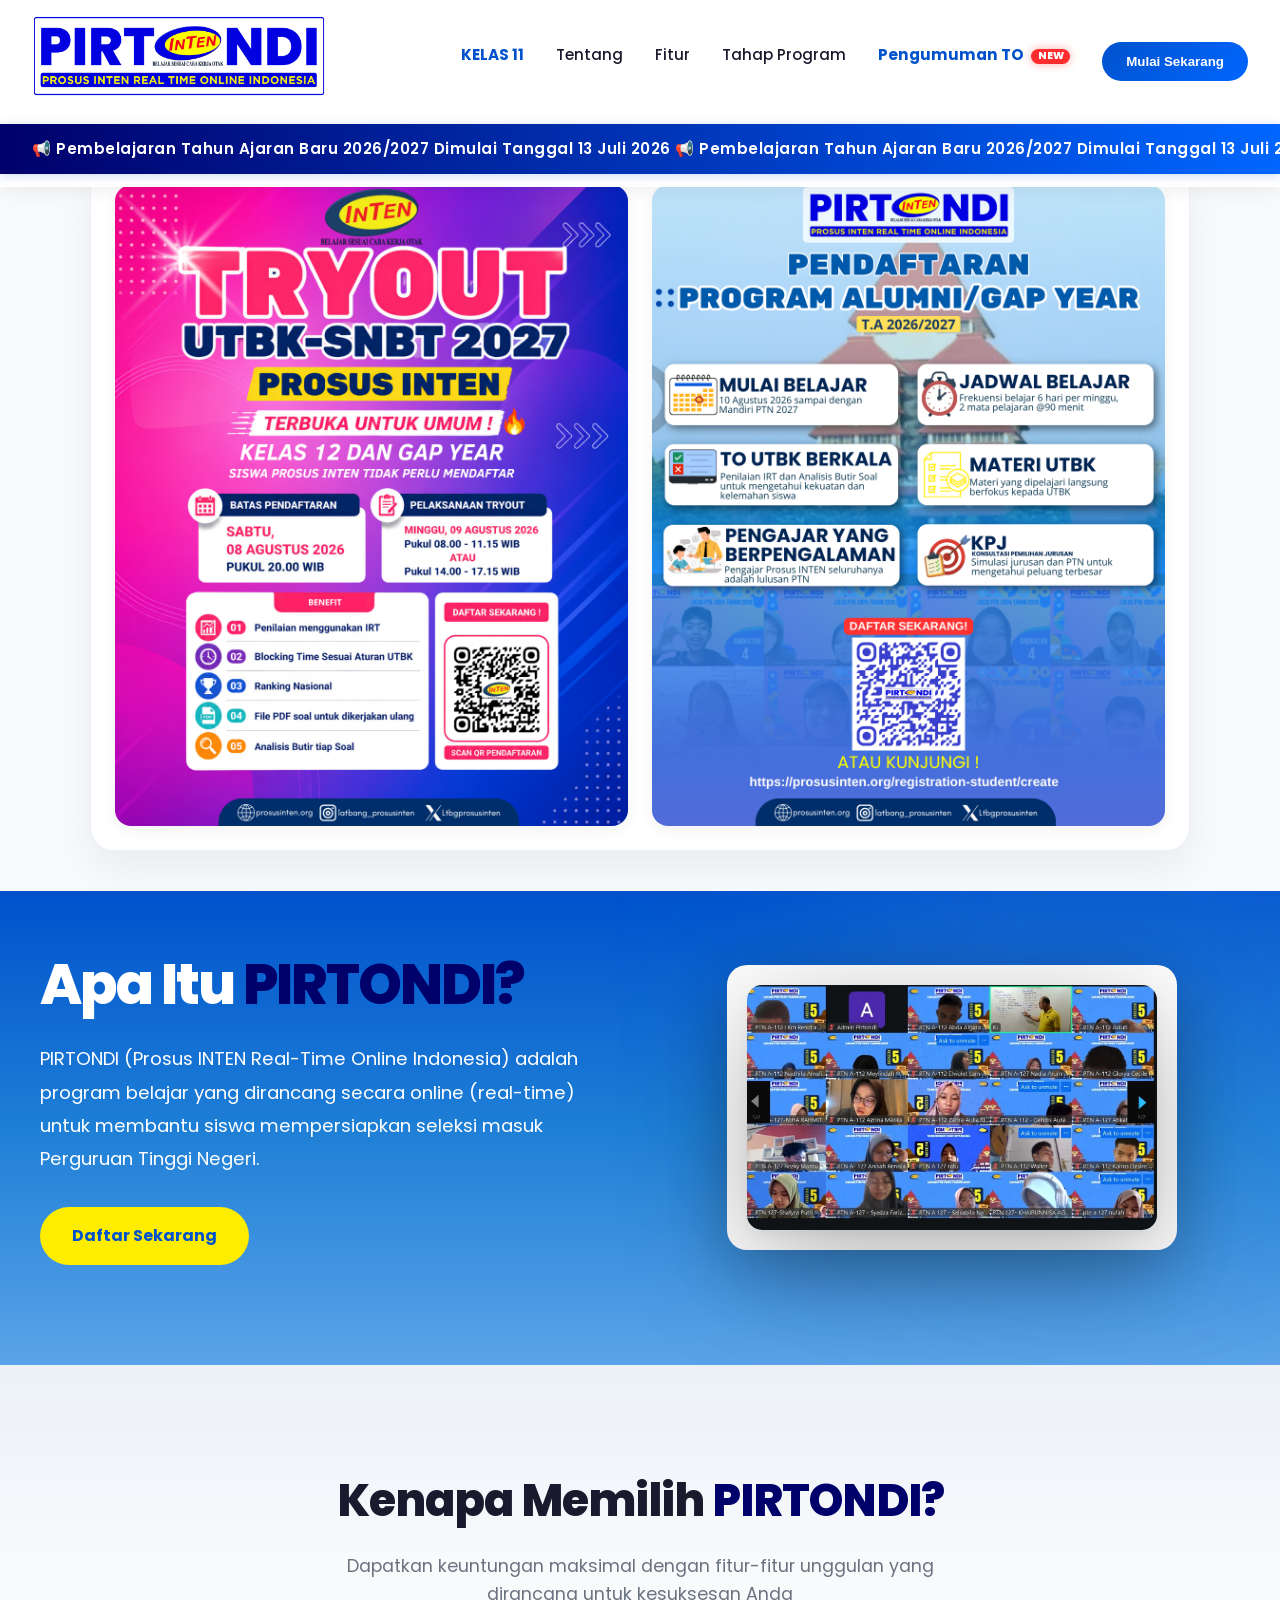
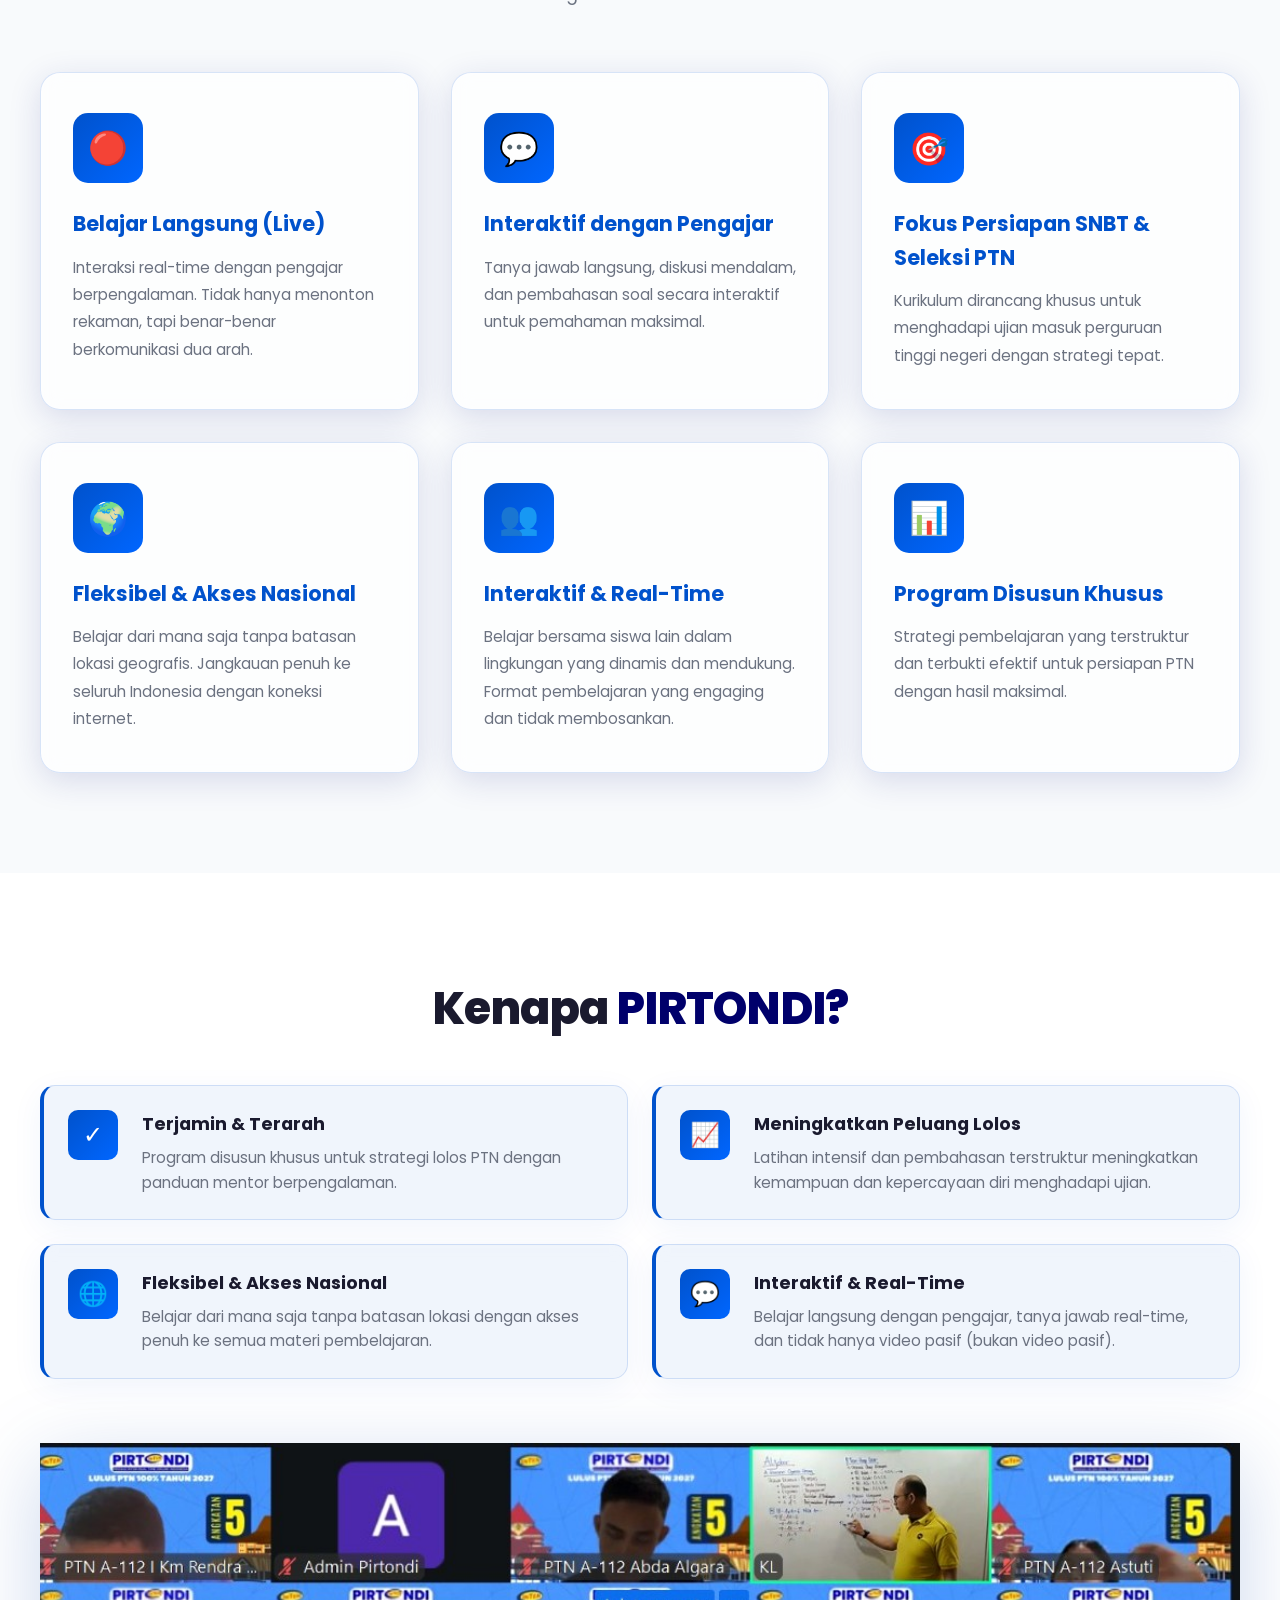
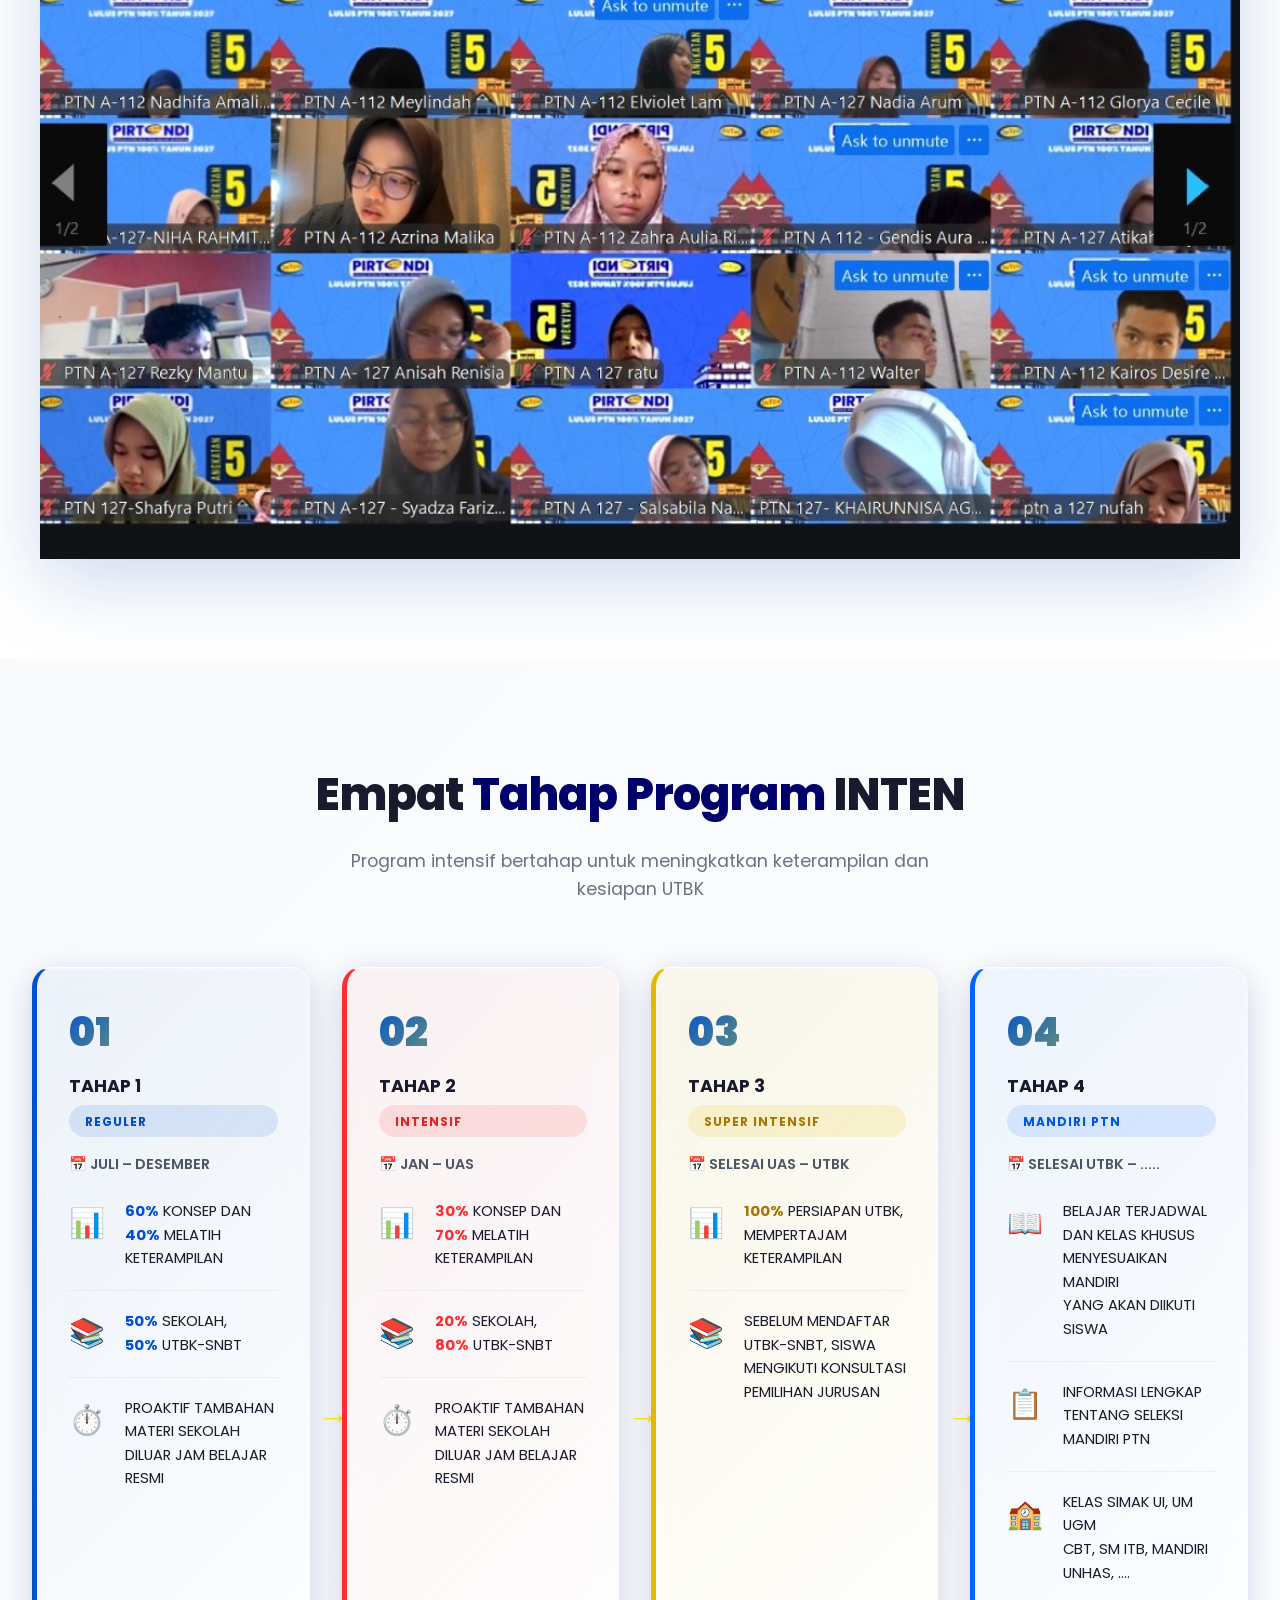
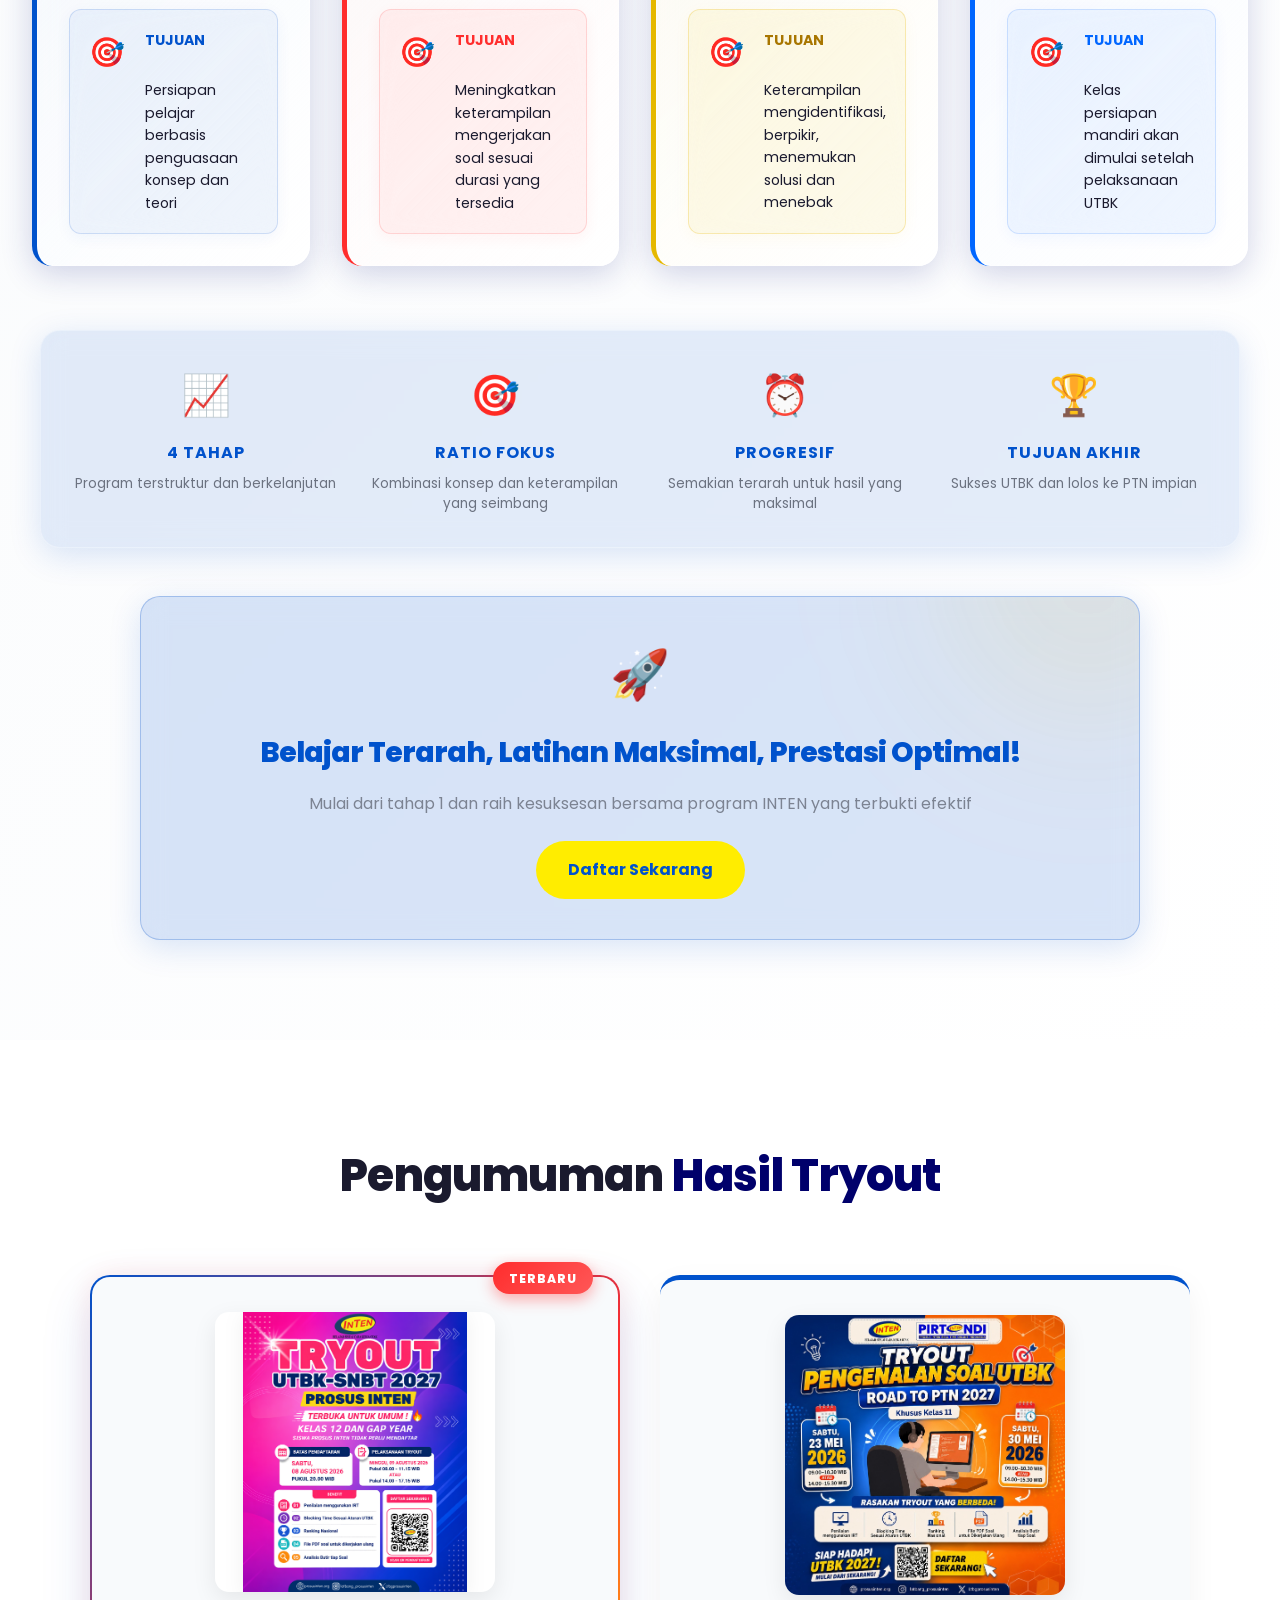
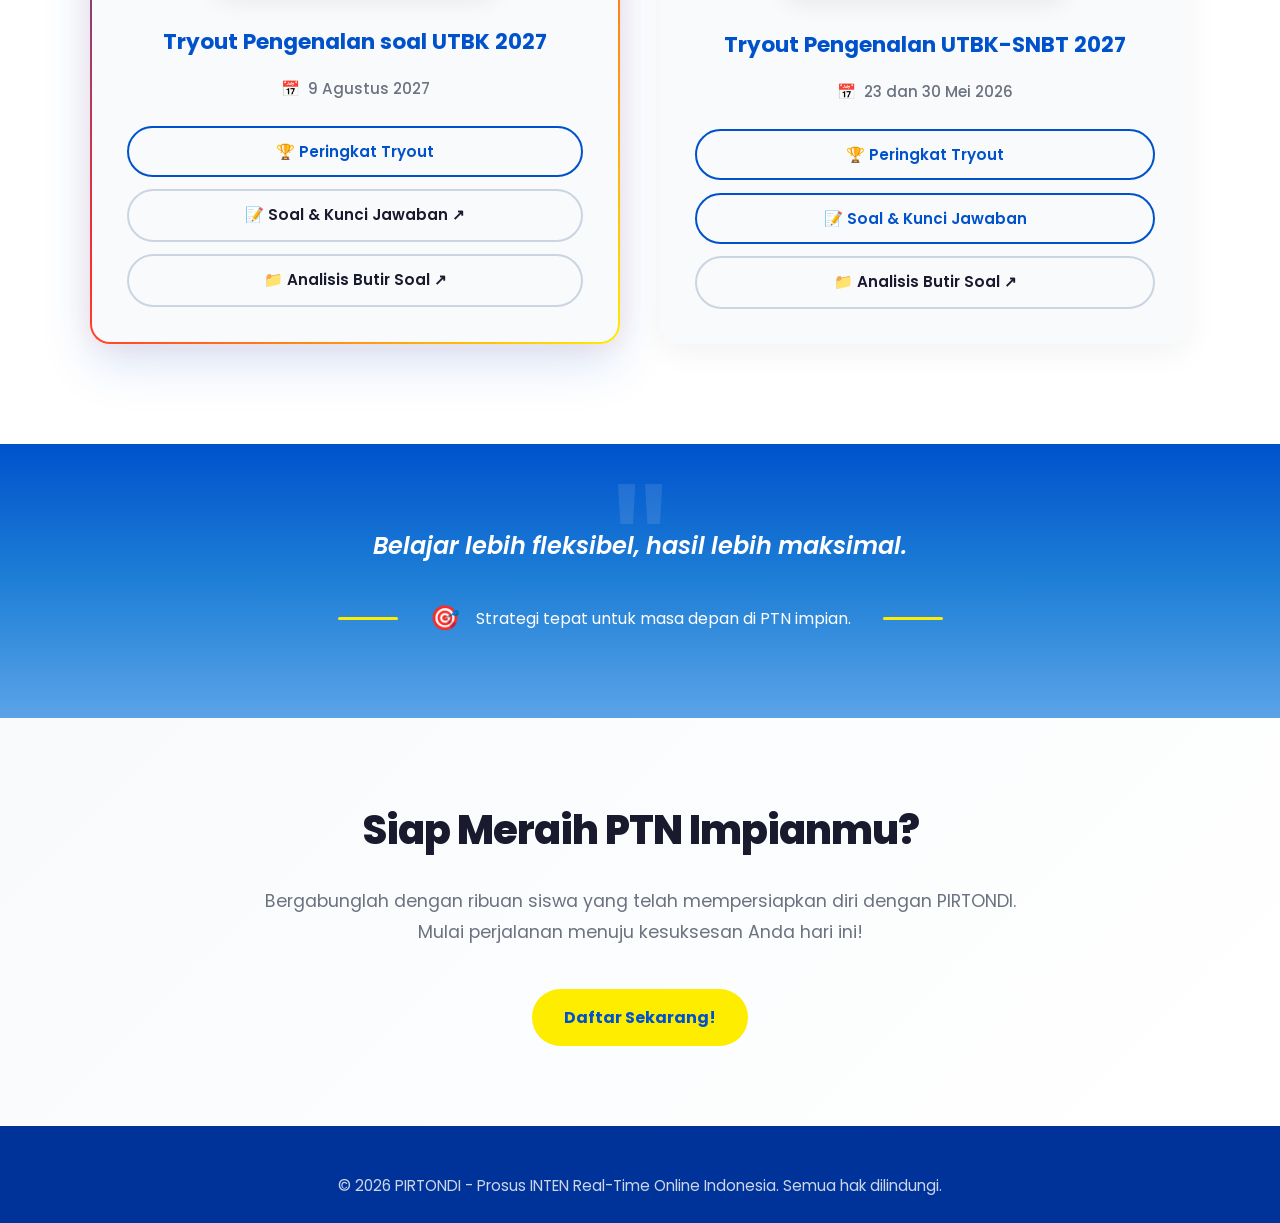
==== commit e911109f: "update menu pirtondi kelas 11" ====
--- a/public/index.html
+++ b/public/index.html
@@ -1784,6 +1784,7 @@
                     onerror="this.onerror=null; this.src='https://placehold.co/180x80/0052cc/ffffff?text=INTEN';">
             </div>
             <ul class="nav-links">
+                <li><a href="kelas-11-pirtondi/index.html" class="nav-highlight">KELAS 11</a></li>
                 <li><a href="#about">Tentang</a></li>
                 <li><a href="#features">Fitur</a></li>
                 <li><a href="#stages">Tahap Program</a></li>
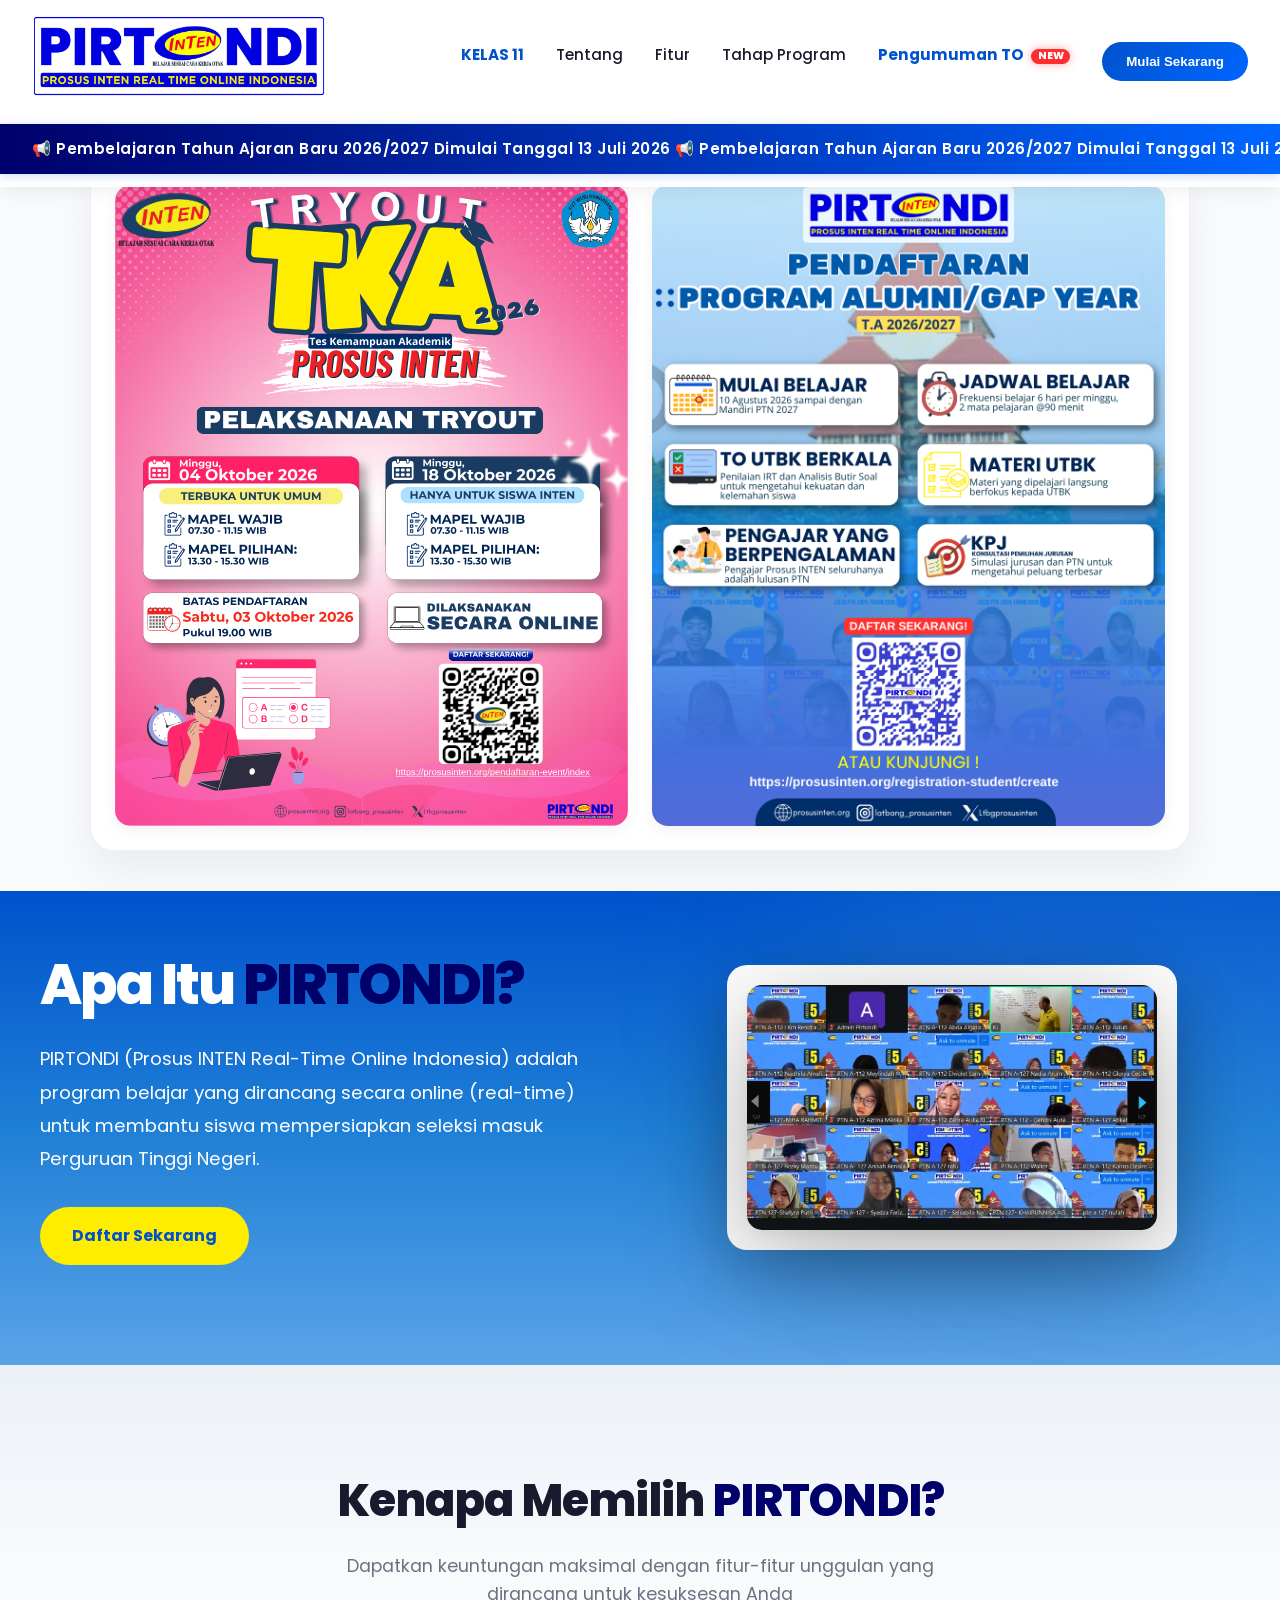
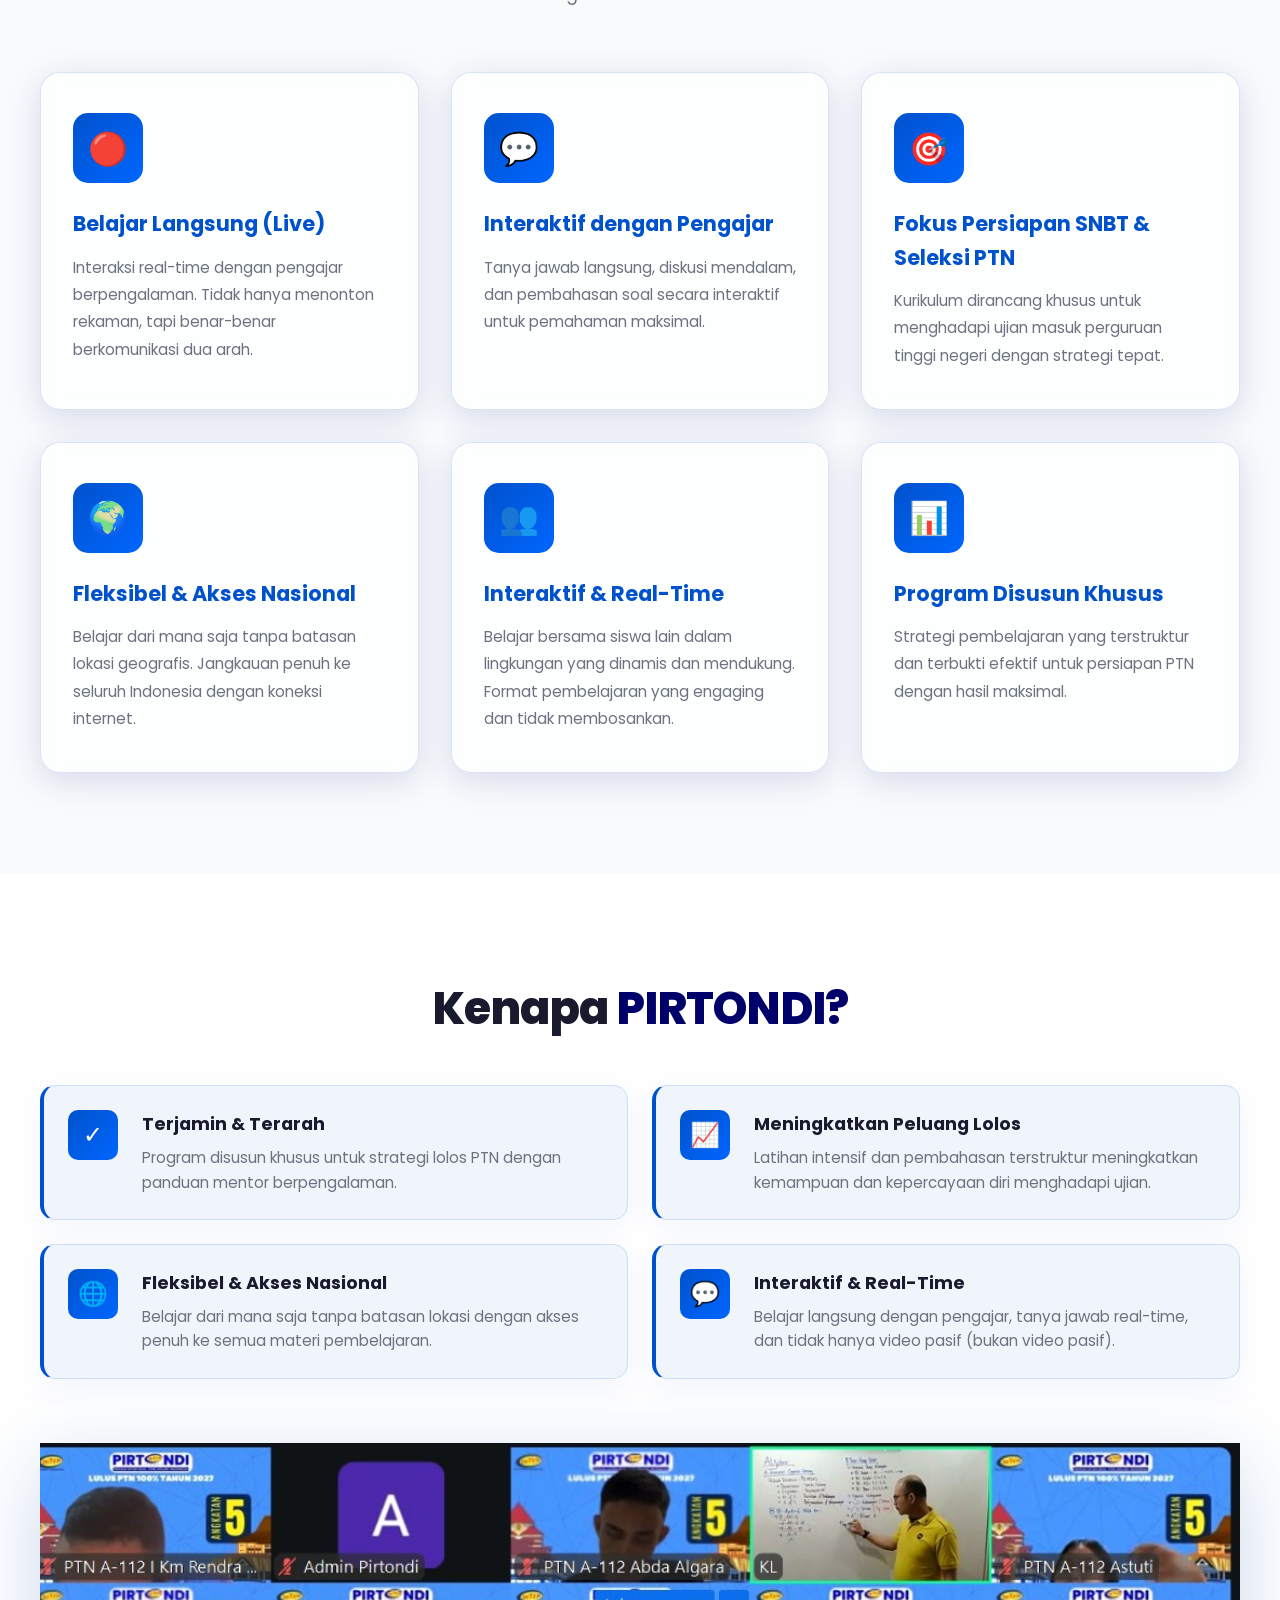
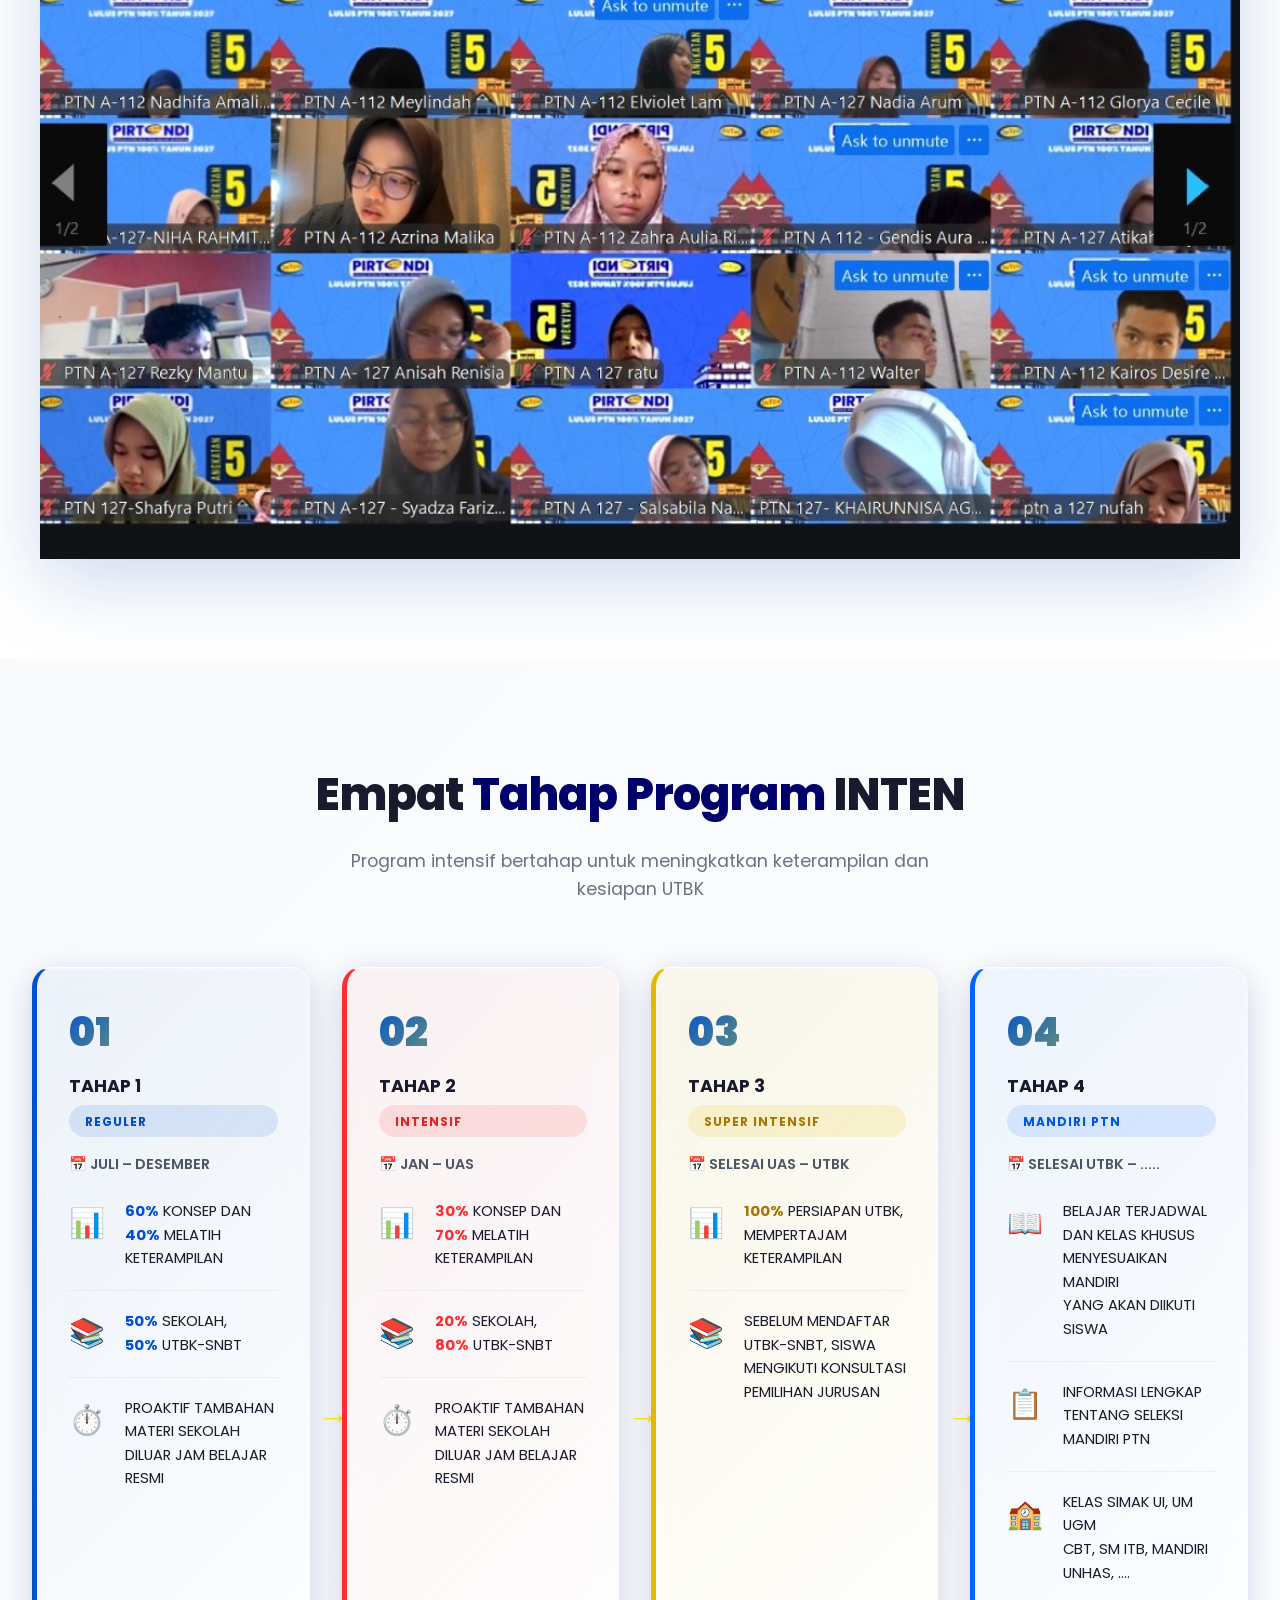
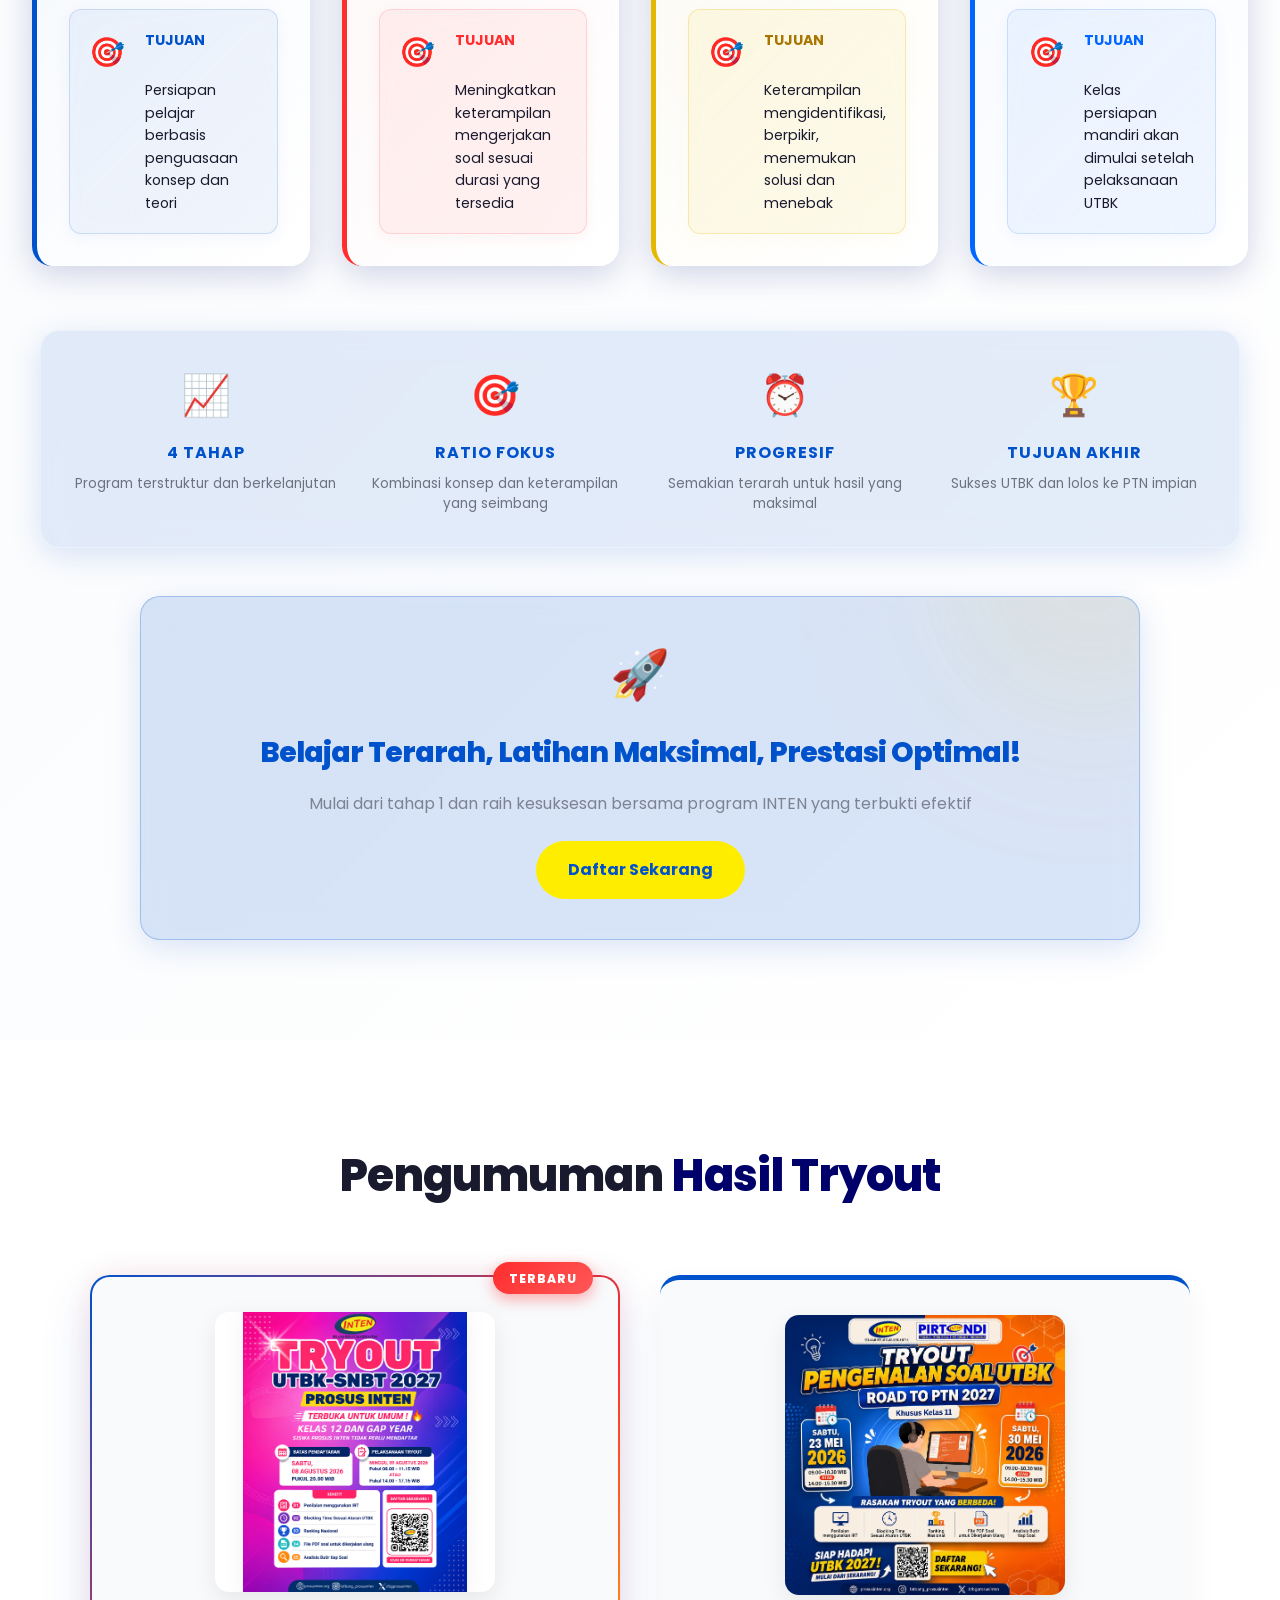
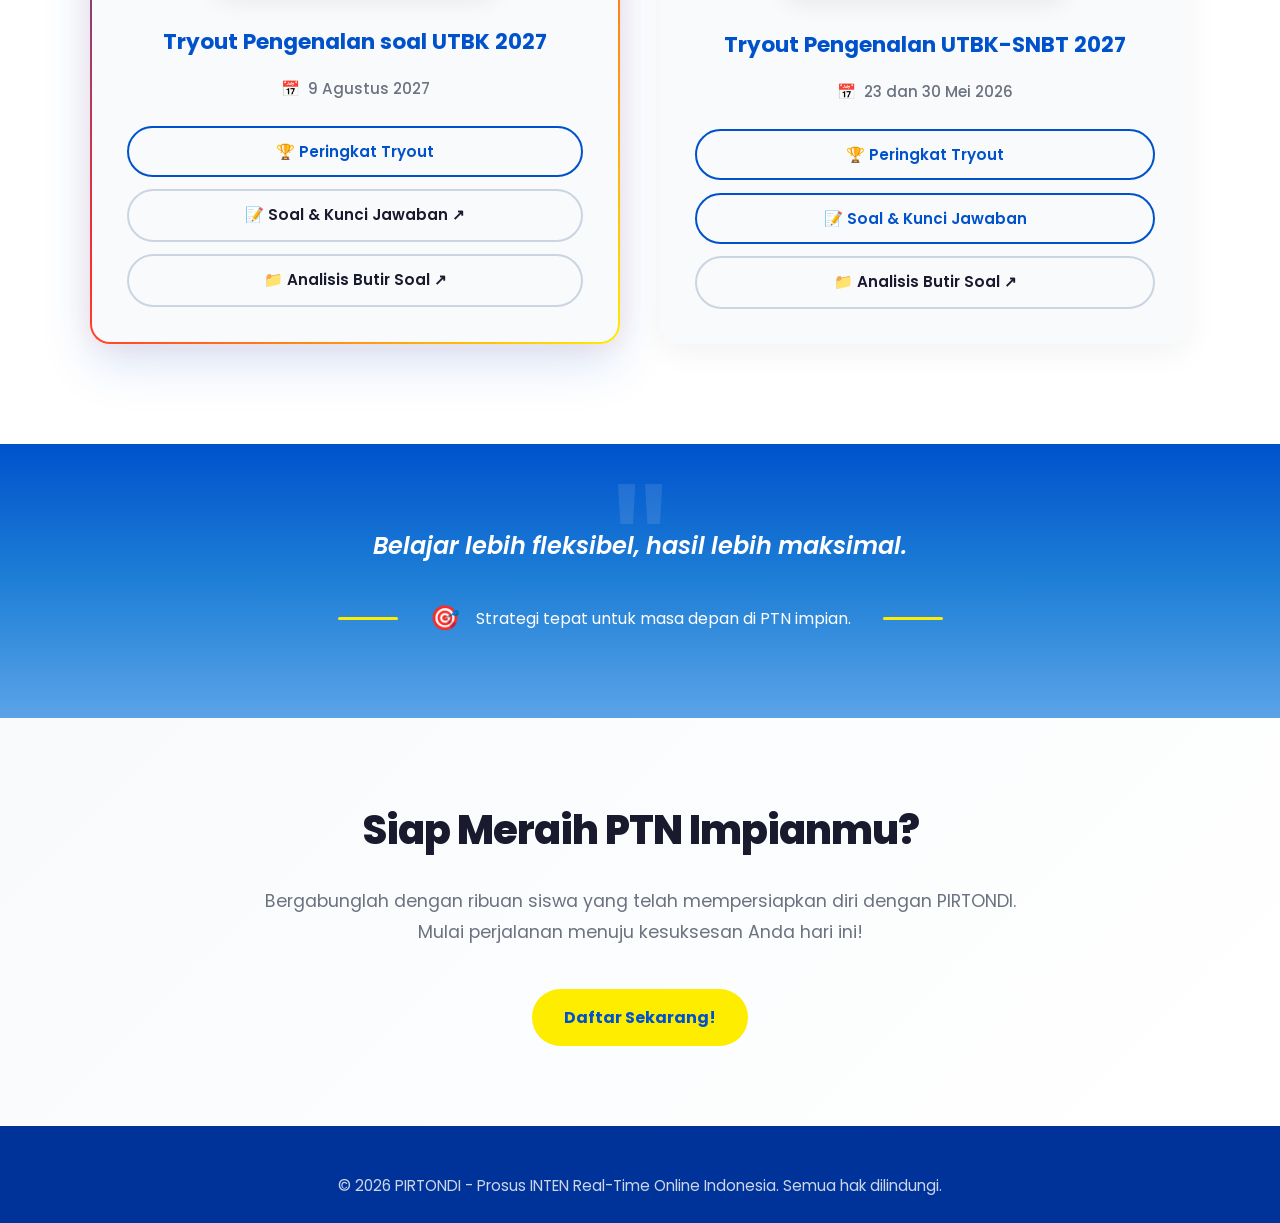
==== commit 84ec0b06: "update brosur tka" ====
--- a/public/index.html
+++ b/public/index.html
@@ -1812,7 +1812,8 @@
     <section class="gap-year-section">
         <div class="gap-year-container">
             <div class="gap-year-grid">
-                <img src="images/TO PENGENALAN UTBK 2027.png" alt="TO PENGENALAN UTBK 2027" class="gap-year-img">
+                <img src="images/TRYOUT_TKA_2026.svg" alt="TO PENGENALAN UTBK 2027" class="gap-year-img">
+                <!-- <img src="images/TO PENGENALAN UTBK 2027.png" alt="TO PENGENALAN UTBK 2027" class="gap-year-img"> -->
                 <img src="images/GAP YEAR PIRTONDI 20262027.png" alt="GAP YEAR PIRTONDI 20262027" class="gap-year-img">
             </div>
         </div>
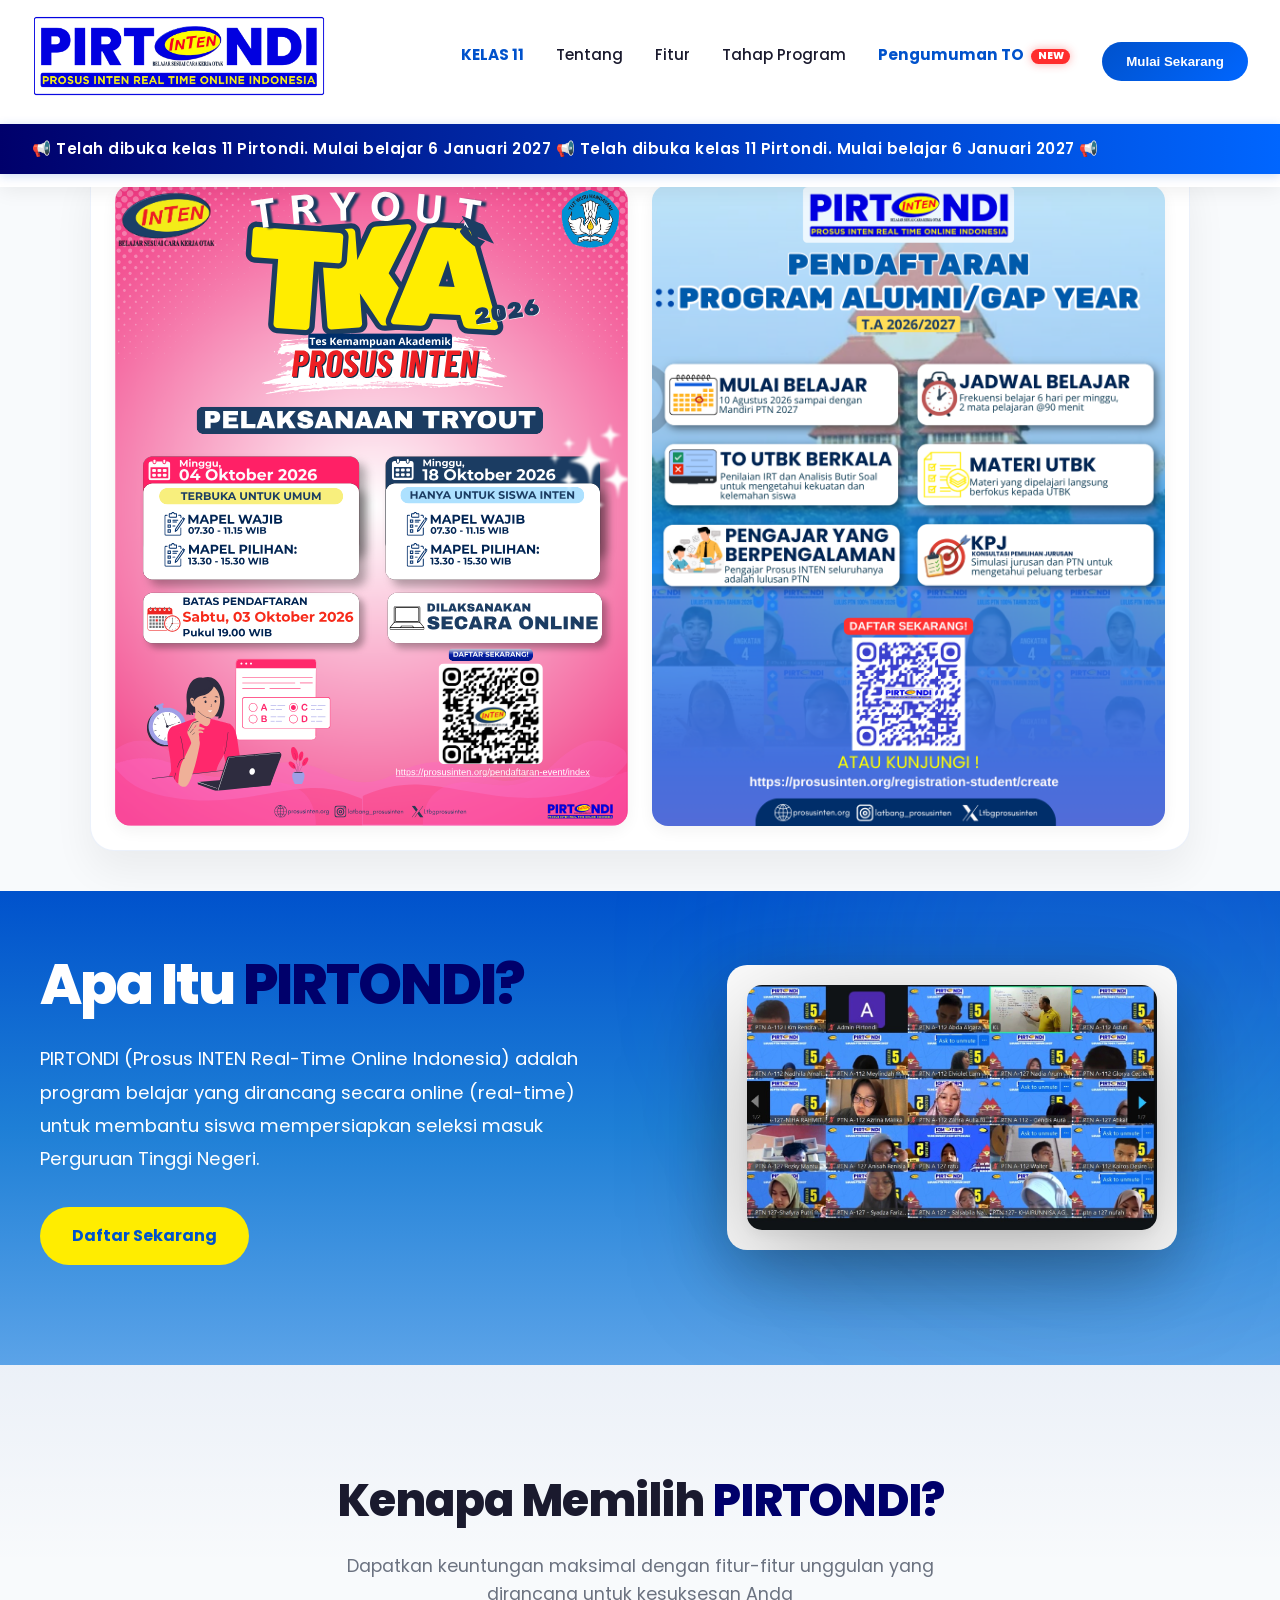
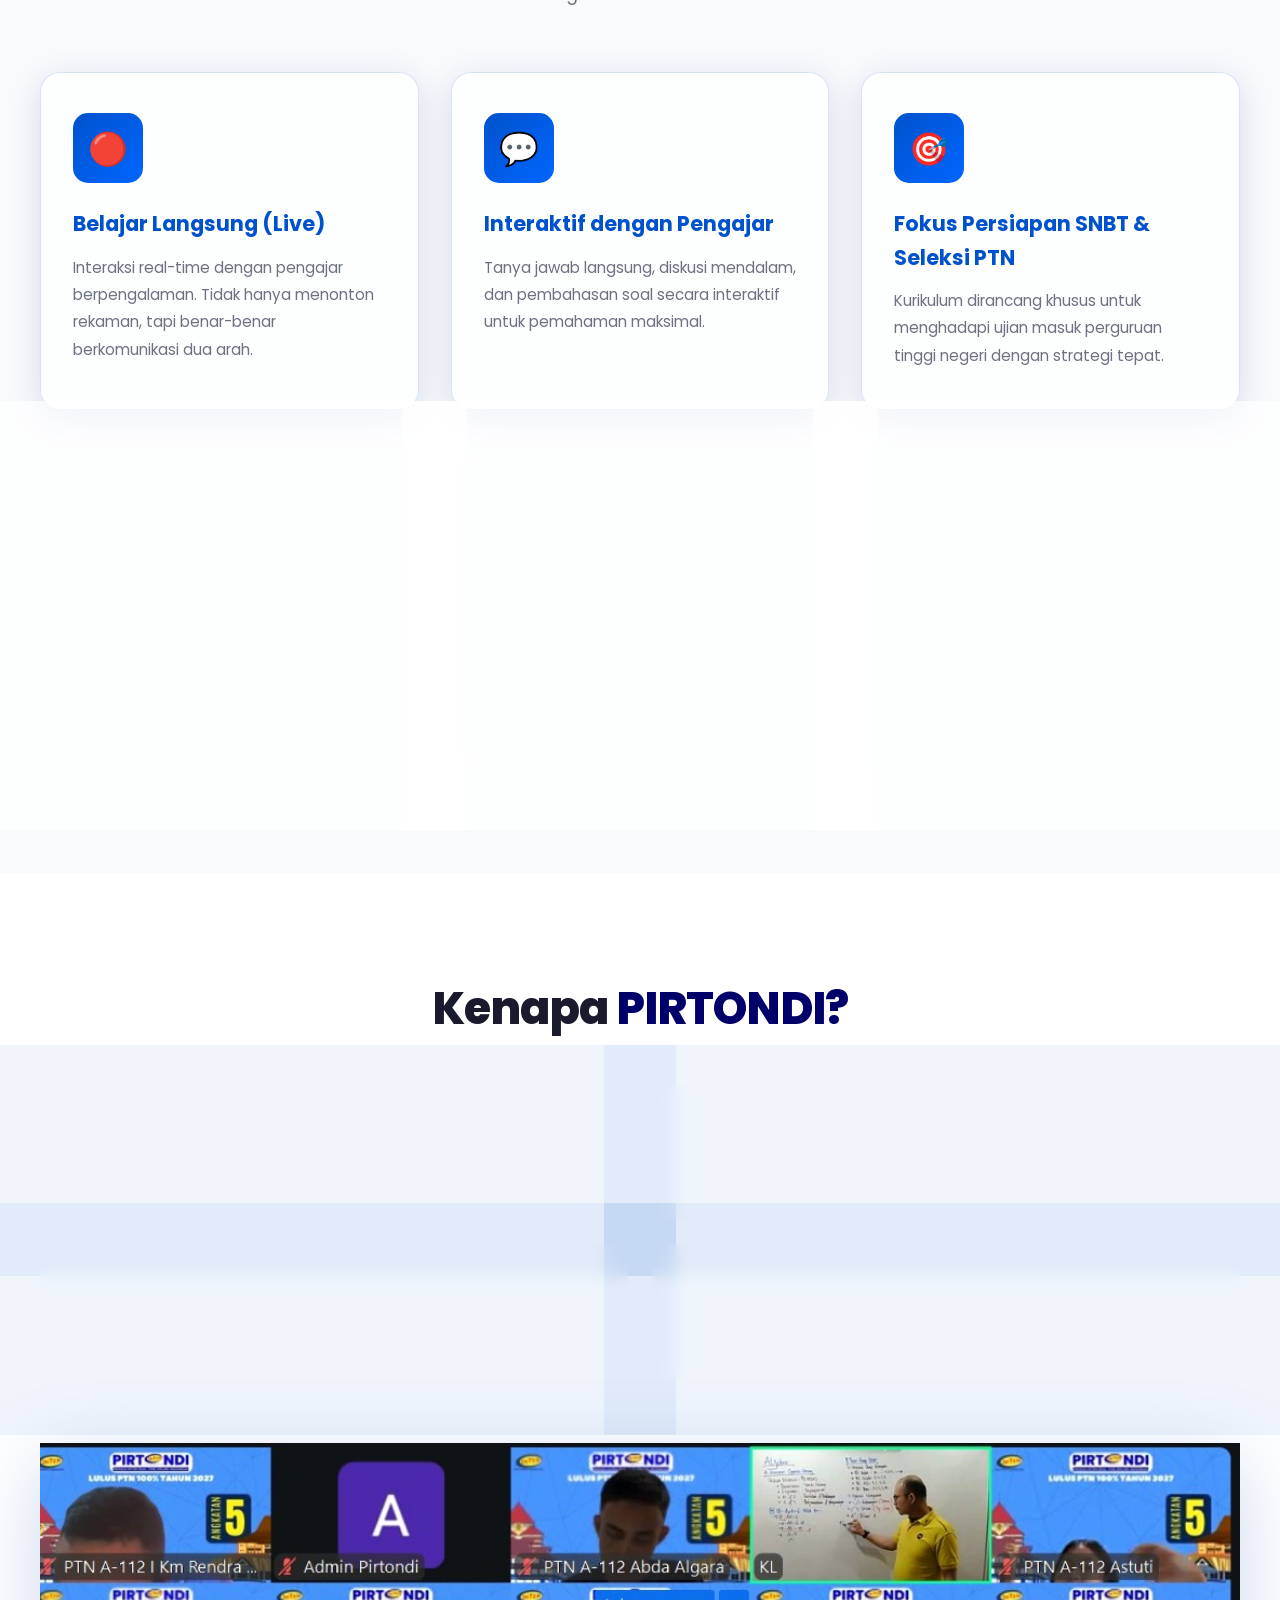
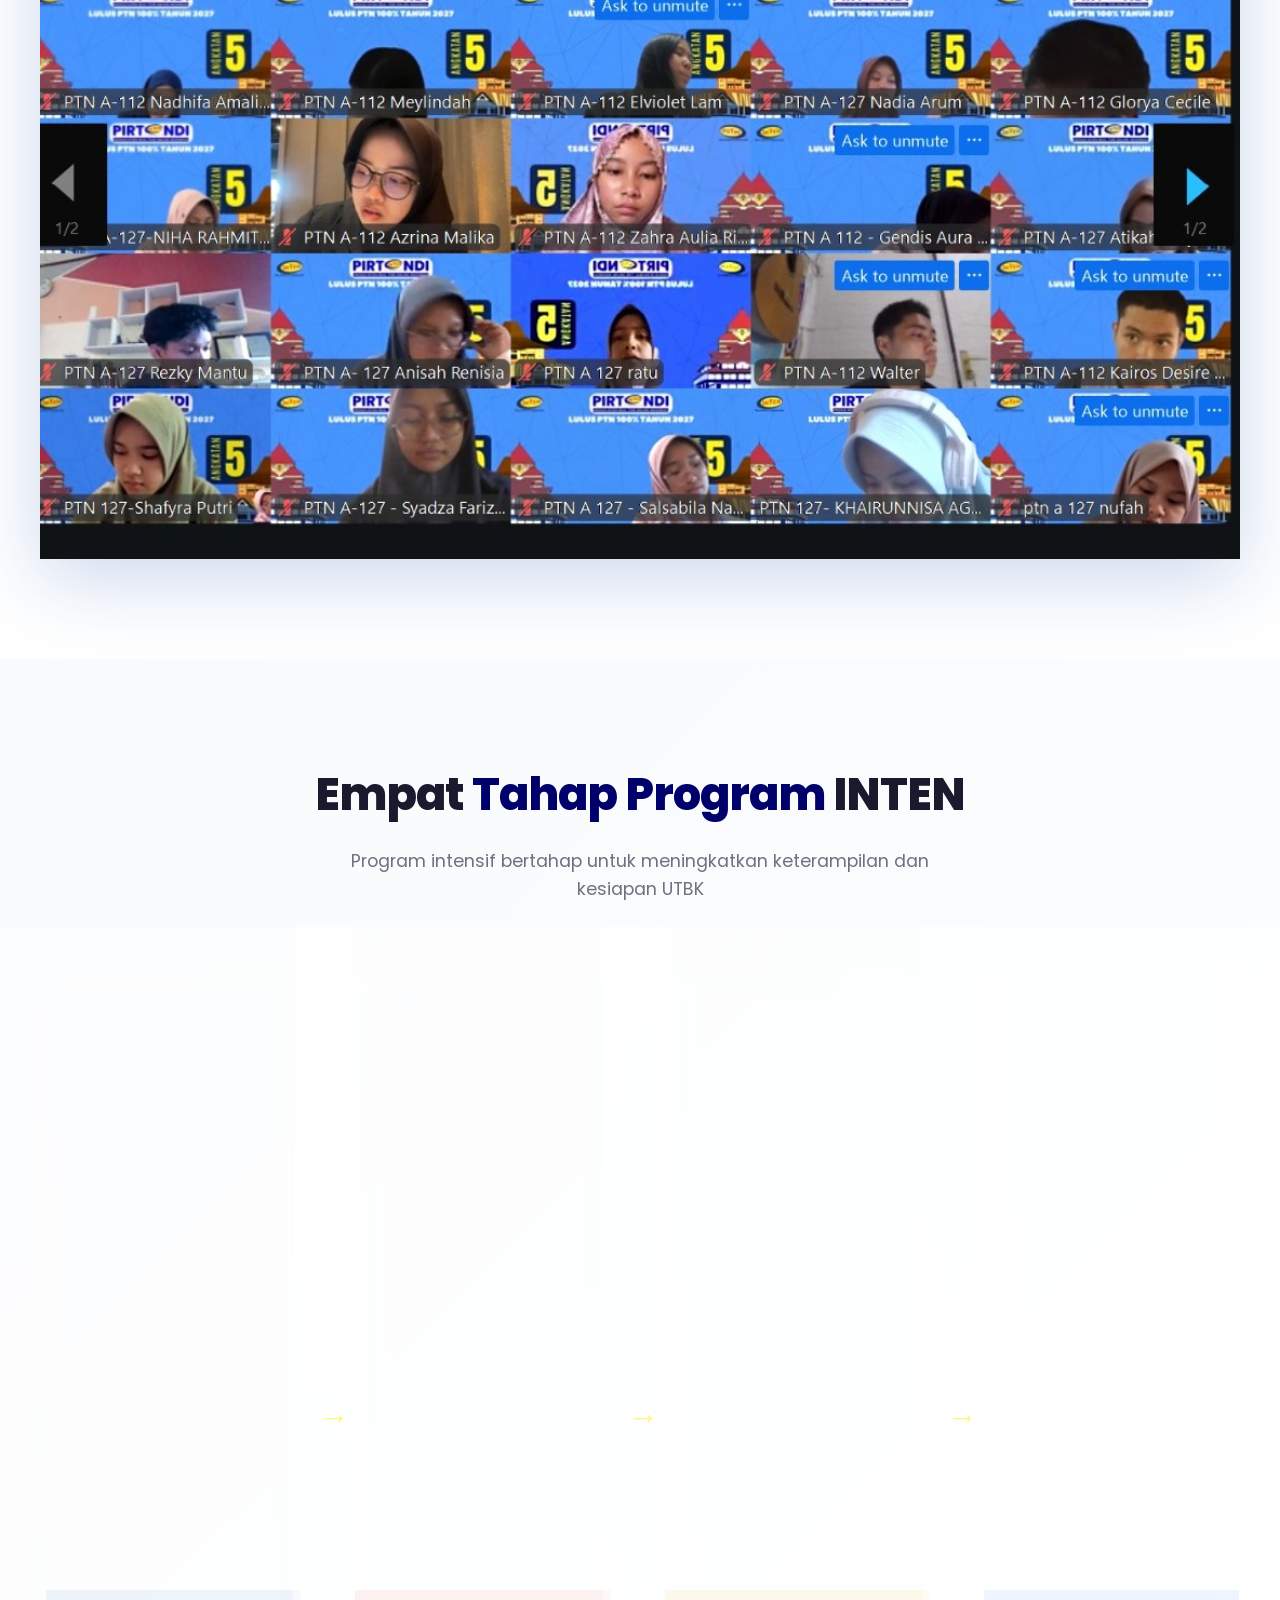
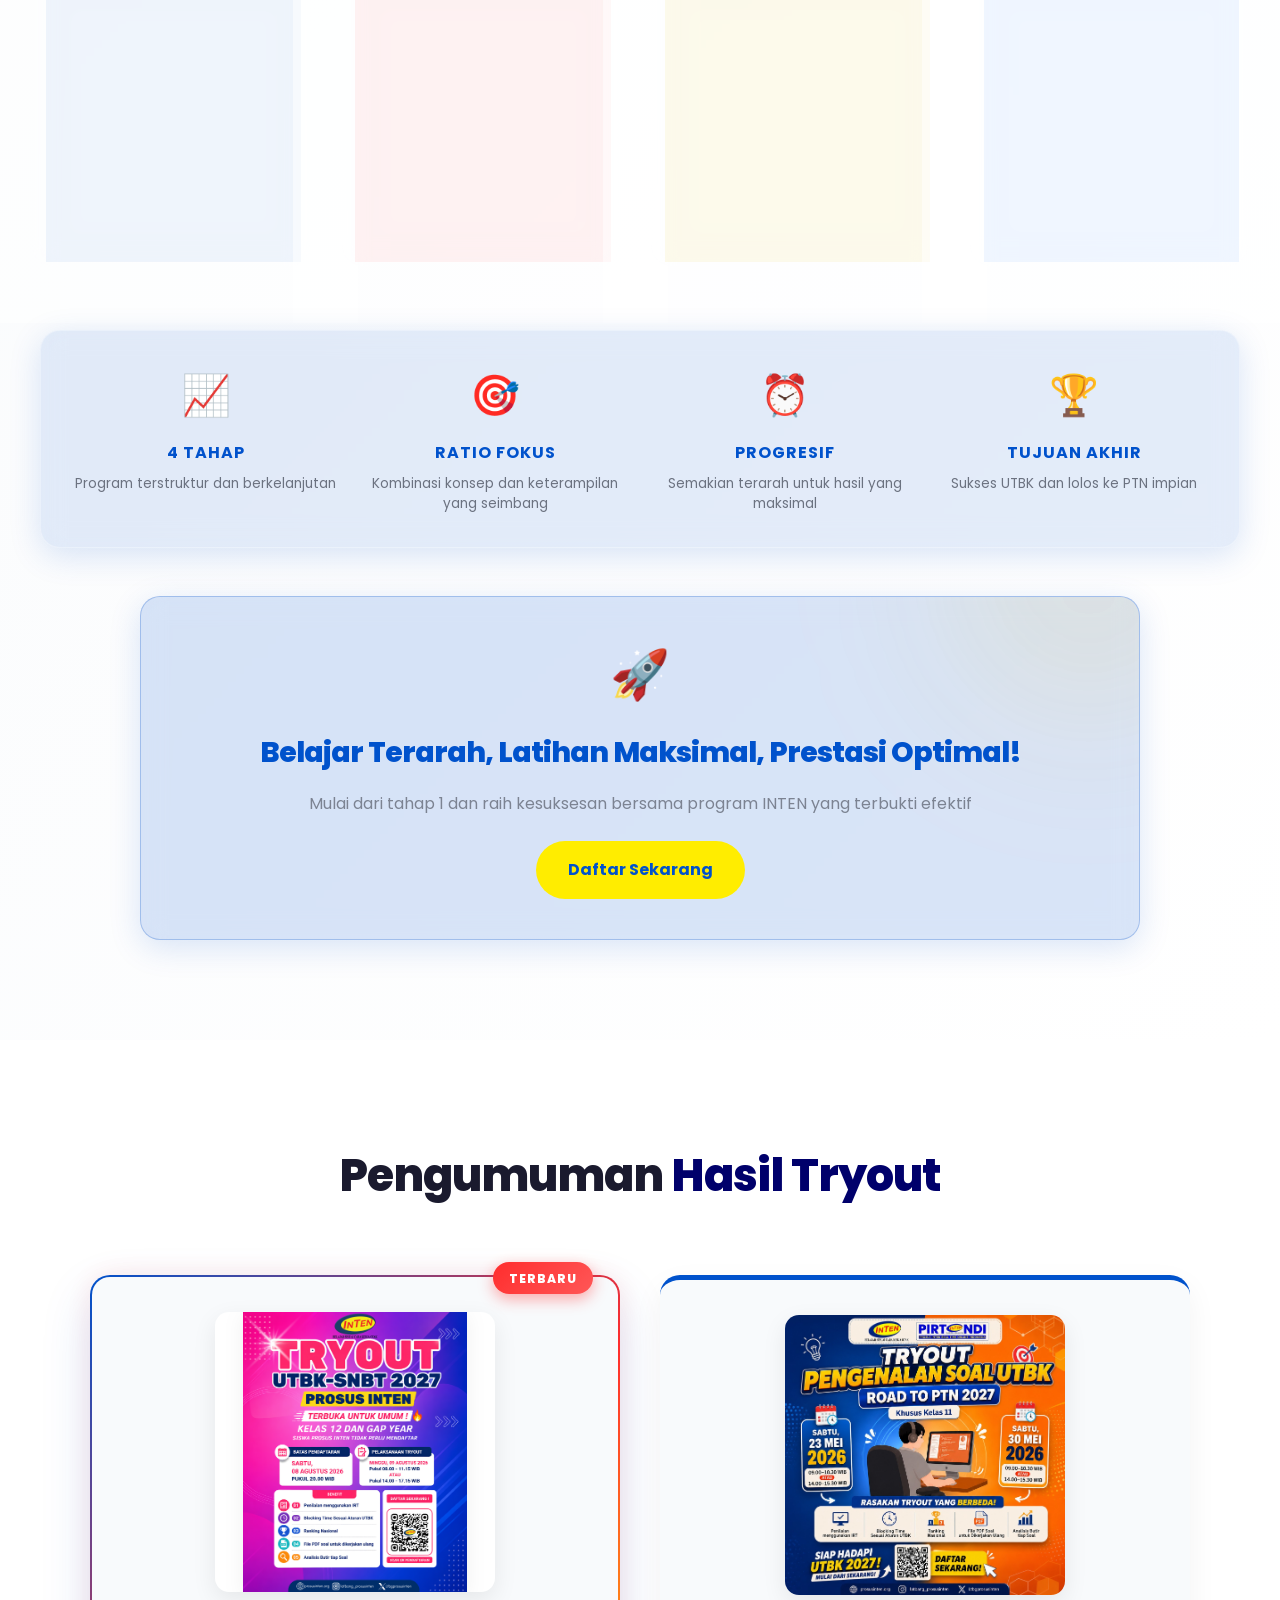
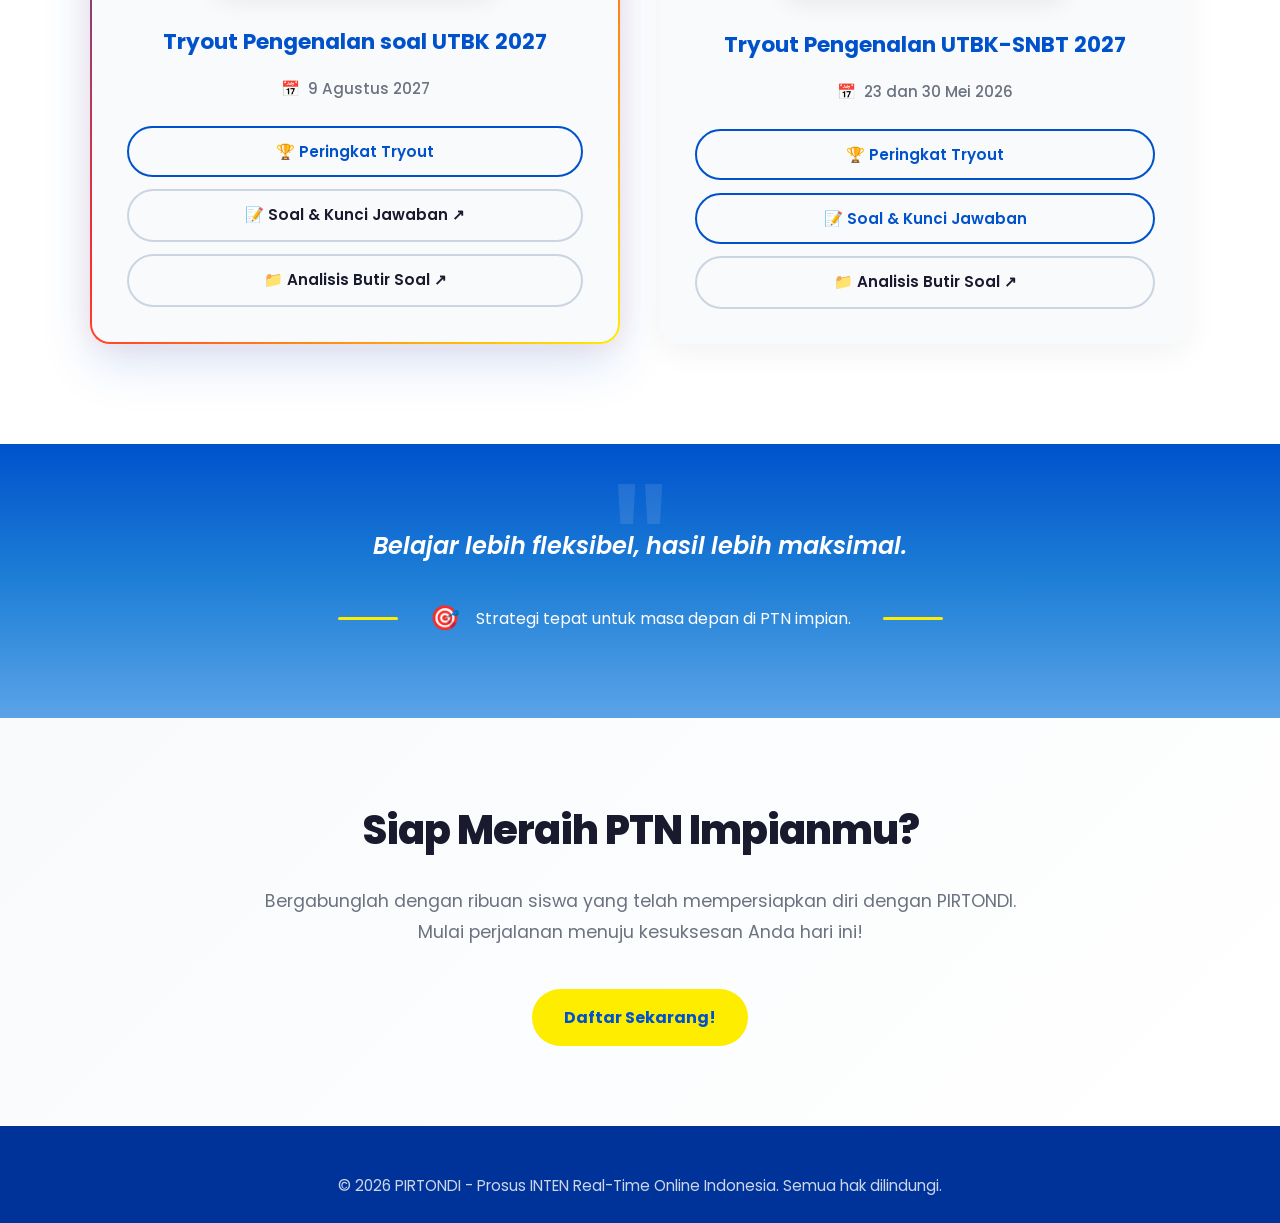
==== commit 6f8e680a: "update pengumuman kelas 11" ====
--- a/public/index.html
+++ b/public/index.html
@@ -1802,8 +1802,8 @@
         <!-- RUNNING TEXT -->
         <div class="running-text-container">
             <div class="running-text">
-                <span>📢 Pembelajaran Tahun Ajaran Baru 2026/2027 Dimulai Tanggal 13 Juli 2026 📢 Pembelajaran Tahun
-                    Ajaran Baru 2026/2027 Dimulai Tanggal 13 Juli 2026 📢</span>
+                <span>📢 Telah dibuka kelas 11 Pirtondi. Mulai belajar 6 Januari 2027 📢 Telah dibuka kelas 11 Pirtondi.
+                    Mulai belajar 6 Januari 2027 📢</span>
             </div>
         </div>
     </header>
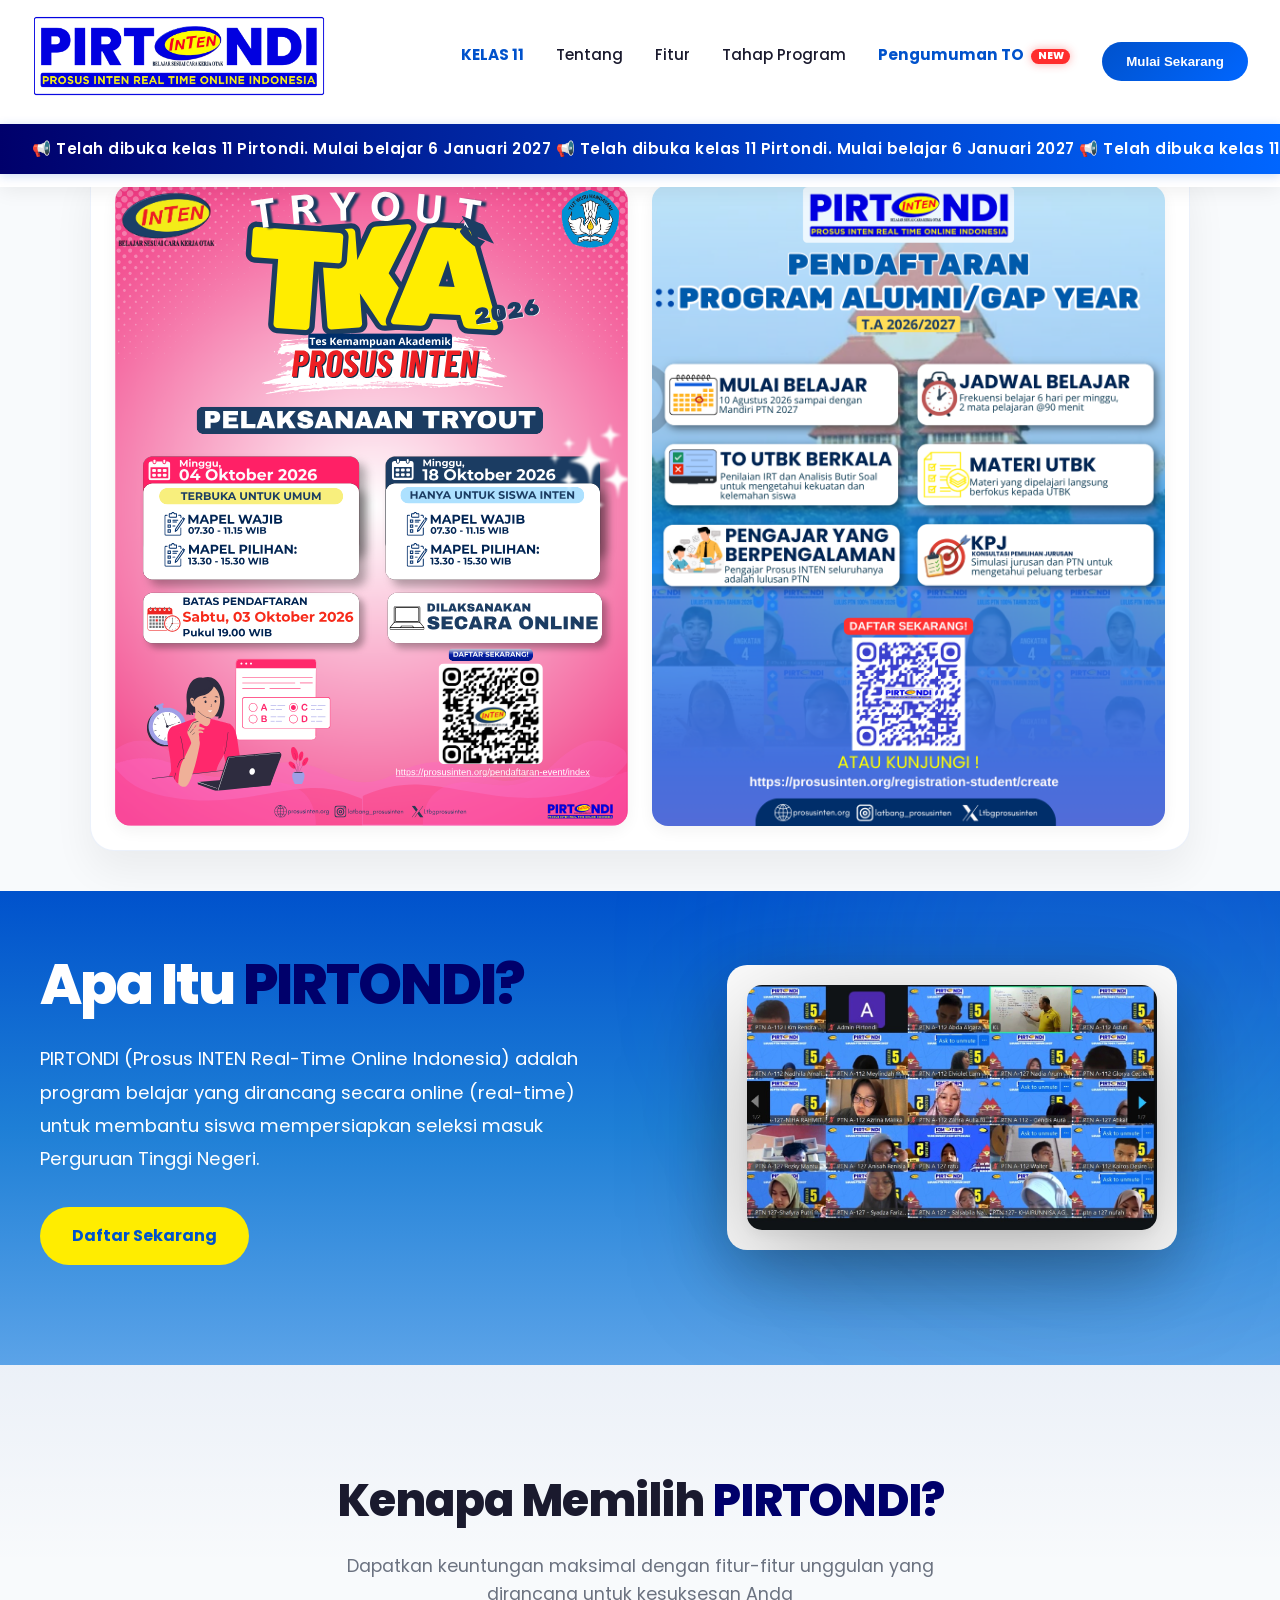
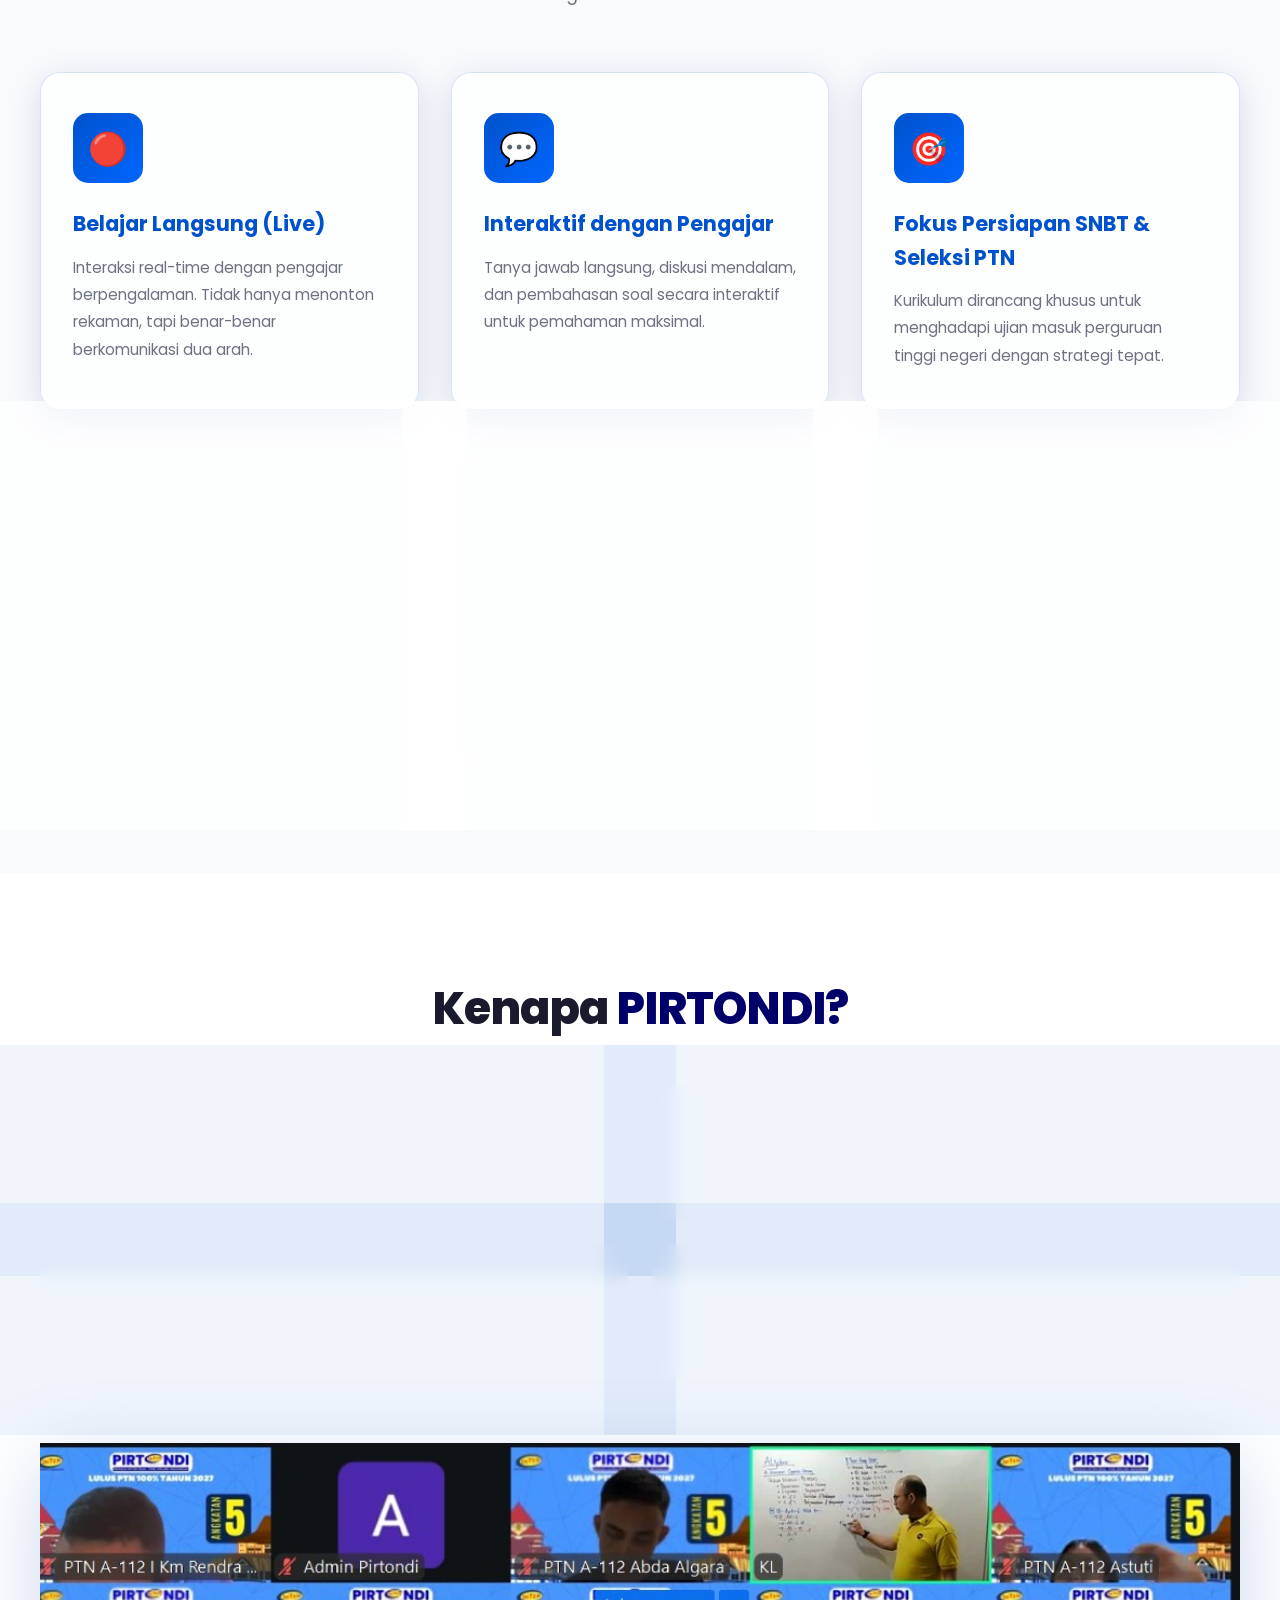
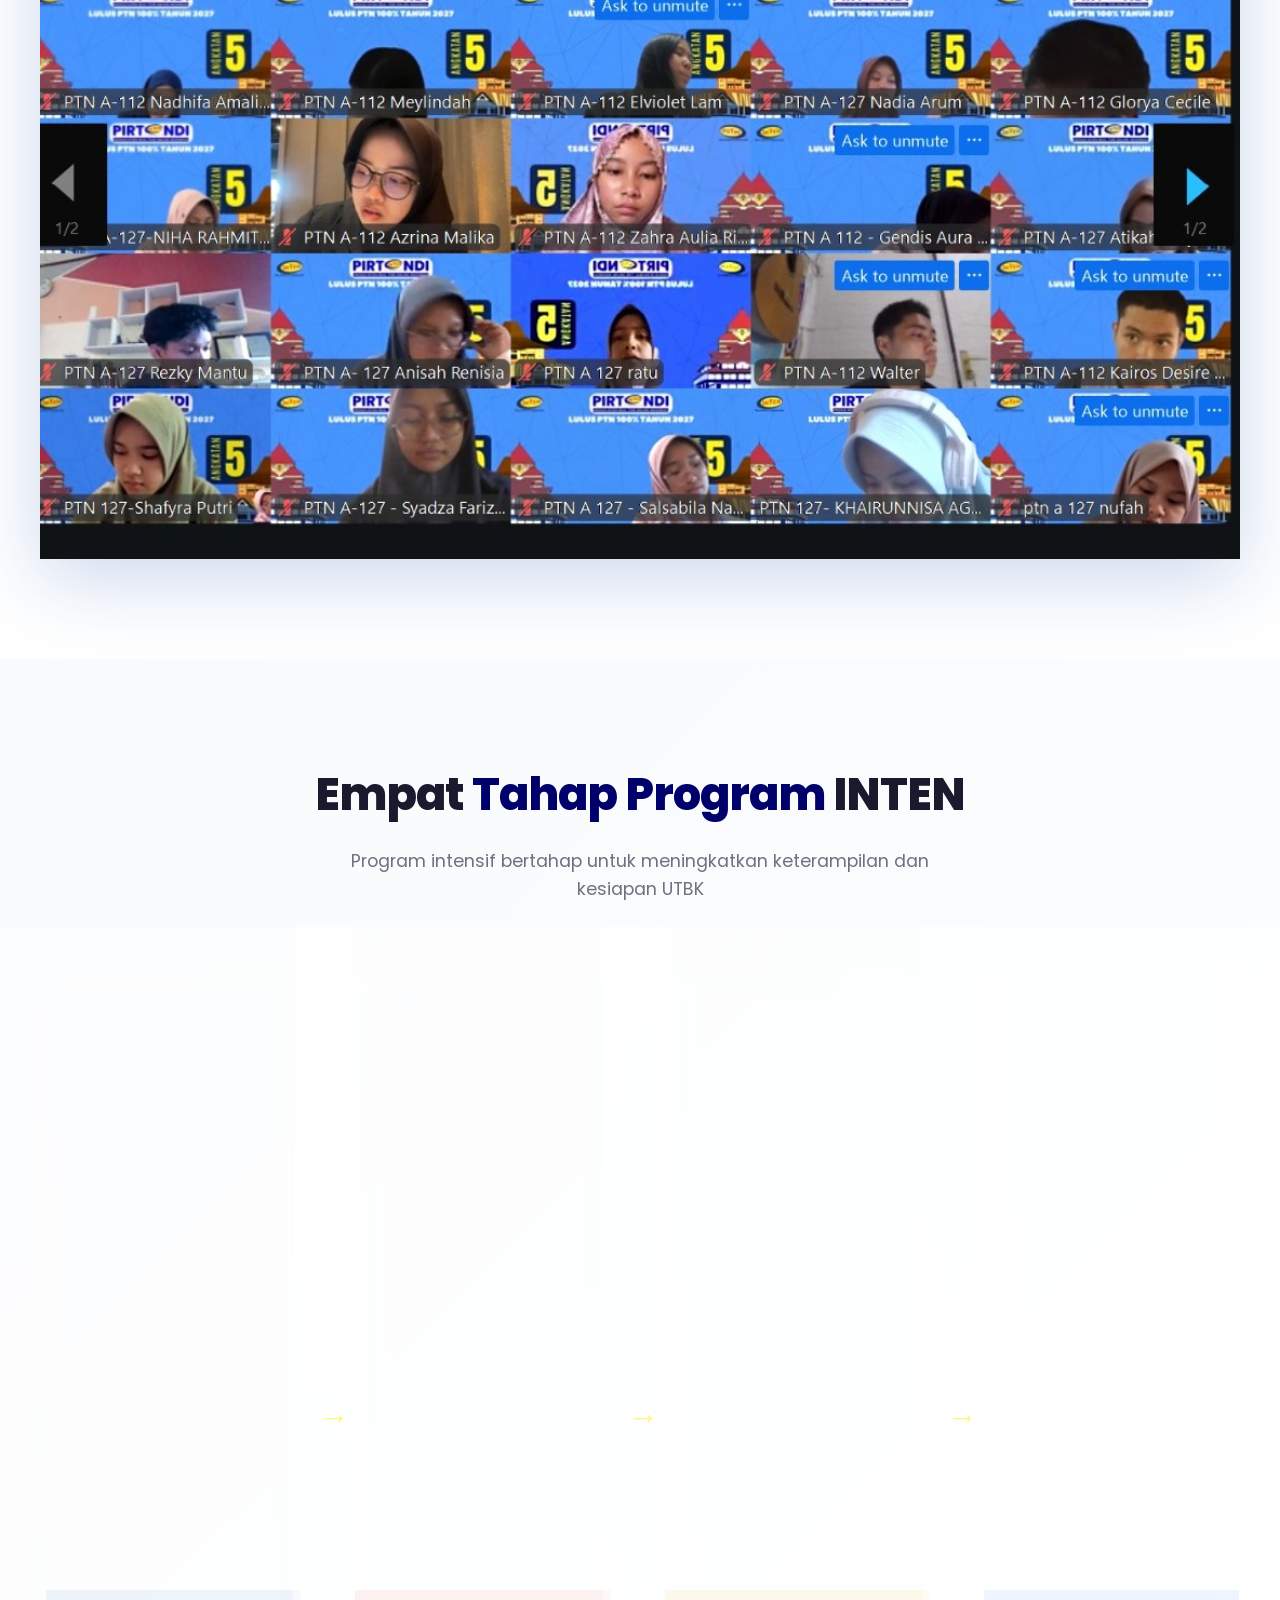
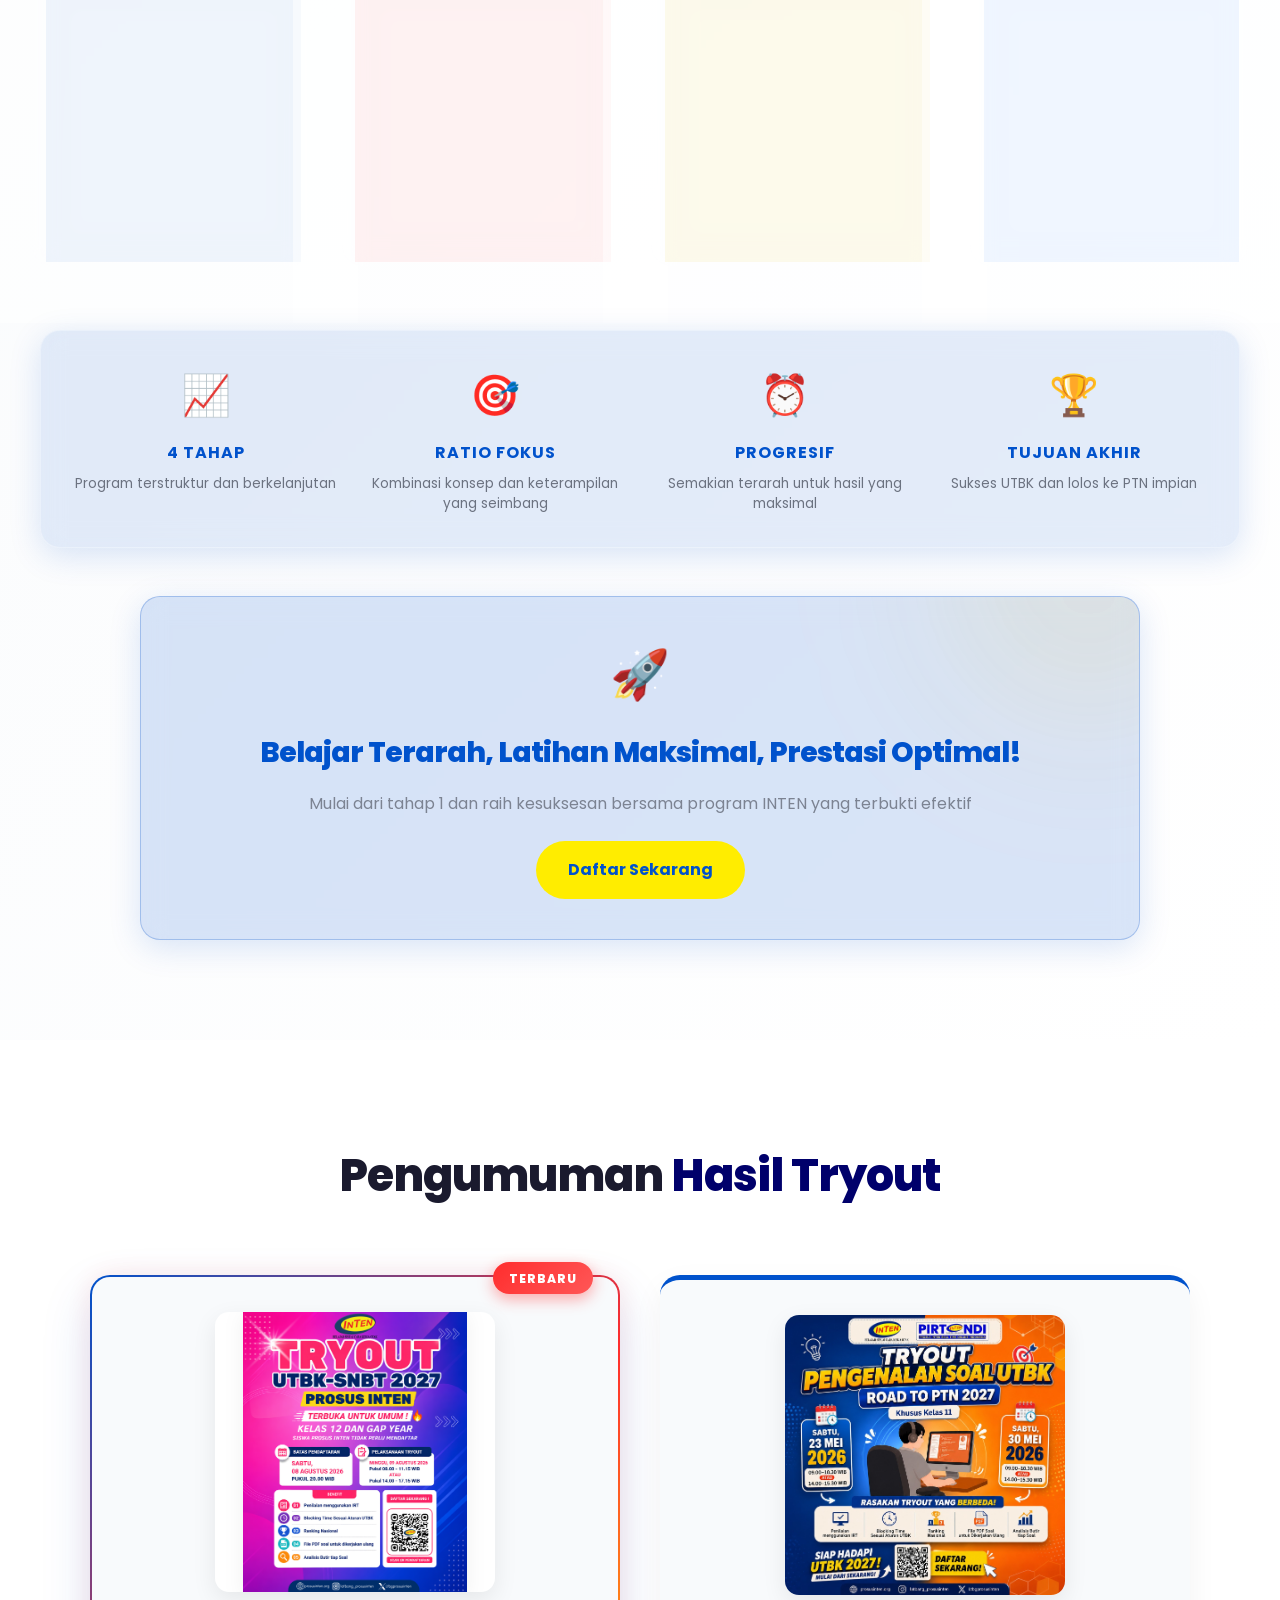
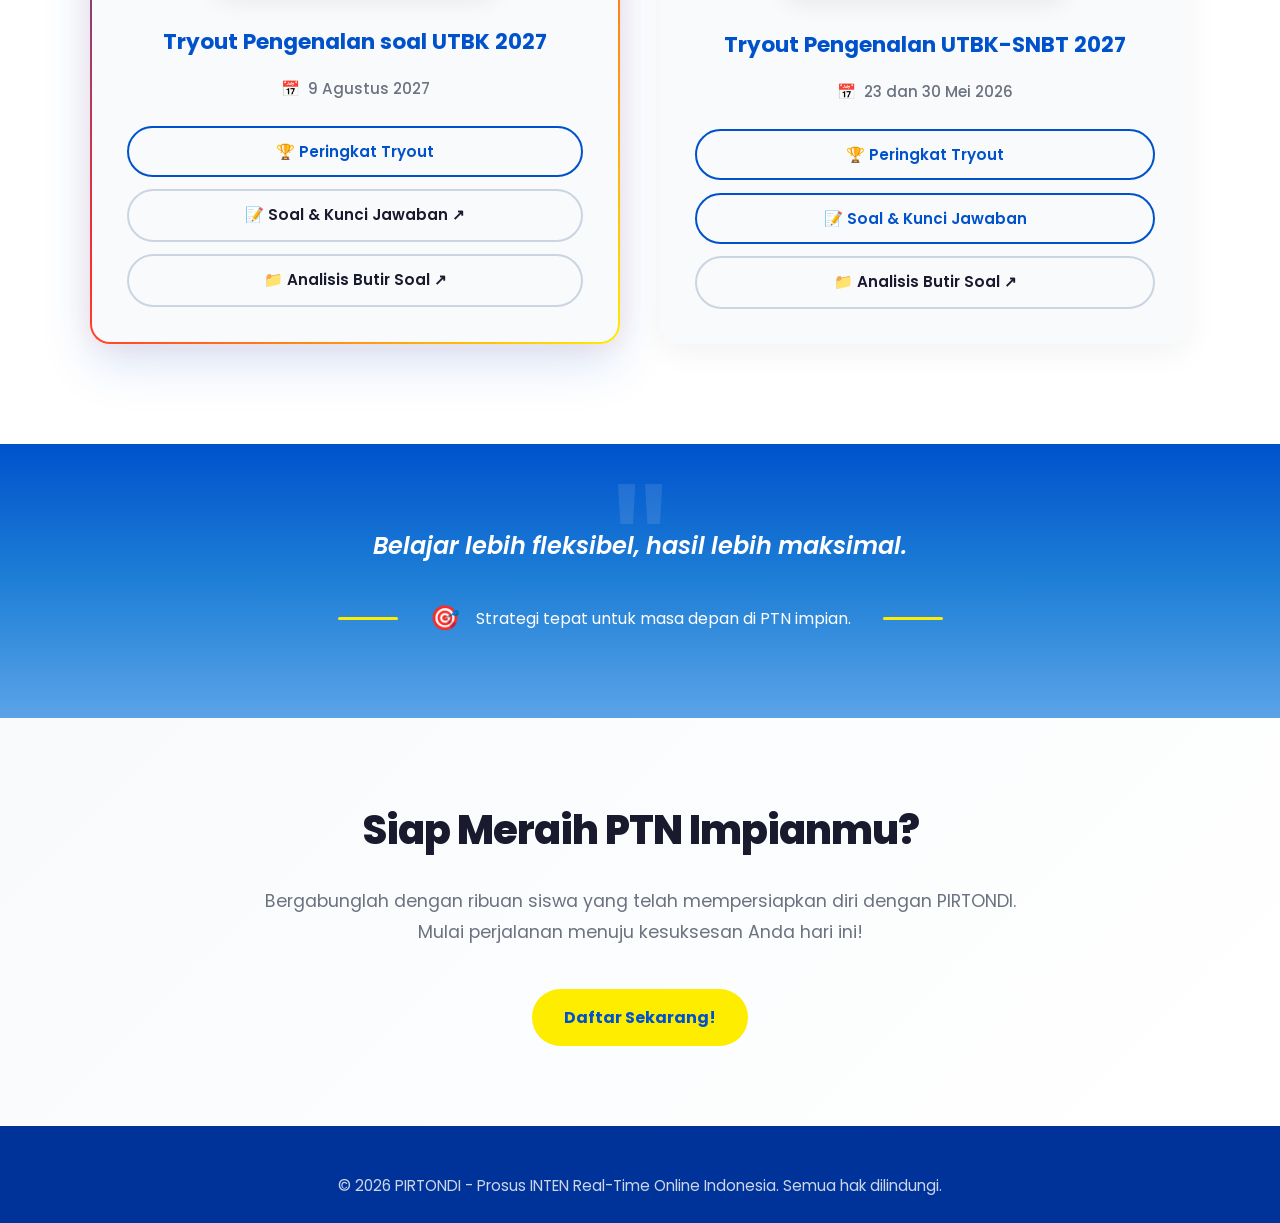
==== commit 9c13f192: "update pengumuman lagi" ====
--- a/public/index.html
+++ b/public/index.html
@@ -1803,6 +1803,11 @@
         <div class="running-text-container">
             <div class="running-text">
                 <span>📢 Telah dibuka kelas 11 Pirtondi. Mulai belajar 6 Januari 2027 📢 Telah dibuka kelas 11 Pirtondi.
+                    Mulai belajar 6 Januari 2027 📢 Telah dibuka kelas 11 Pirtondi.
+                    Mulai belajar 6 Januari 2027 📢 Telah dibuka kelas 11 Pirtondi.
+                    Mulai belajar 6 Januari 2027 📢 Telah dibuka kelas 11 Pirtondi.
+                    Mulai belajar 6 Januari 2027 📢 Telah dibuka kelas 11 Pirtondi.
+                    Mulai belajar 6 Januari 2027 📢 Telah dibuka kelas 11 Pirtondi.
                     Mulai belajar 6 Januari 2027 📢</span>
             </div>
         </div>
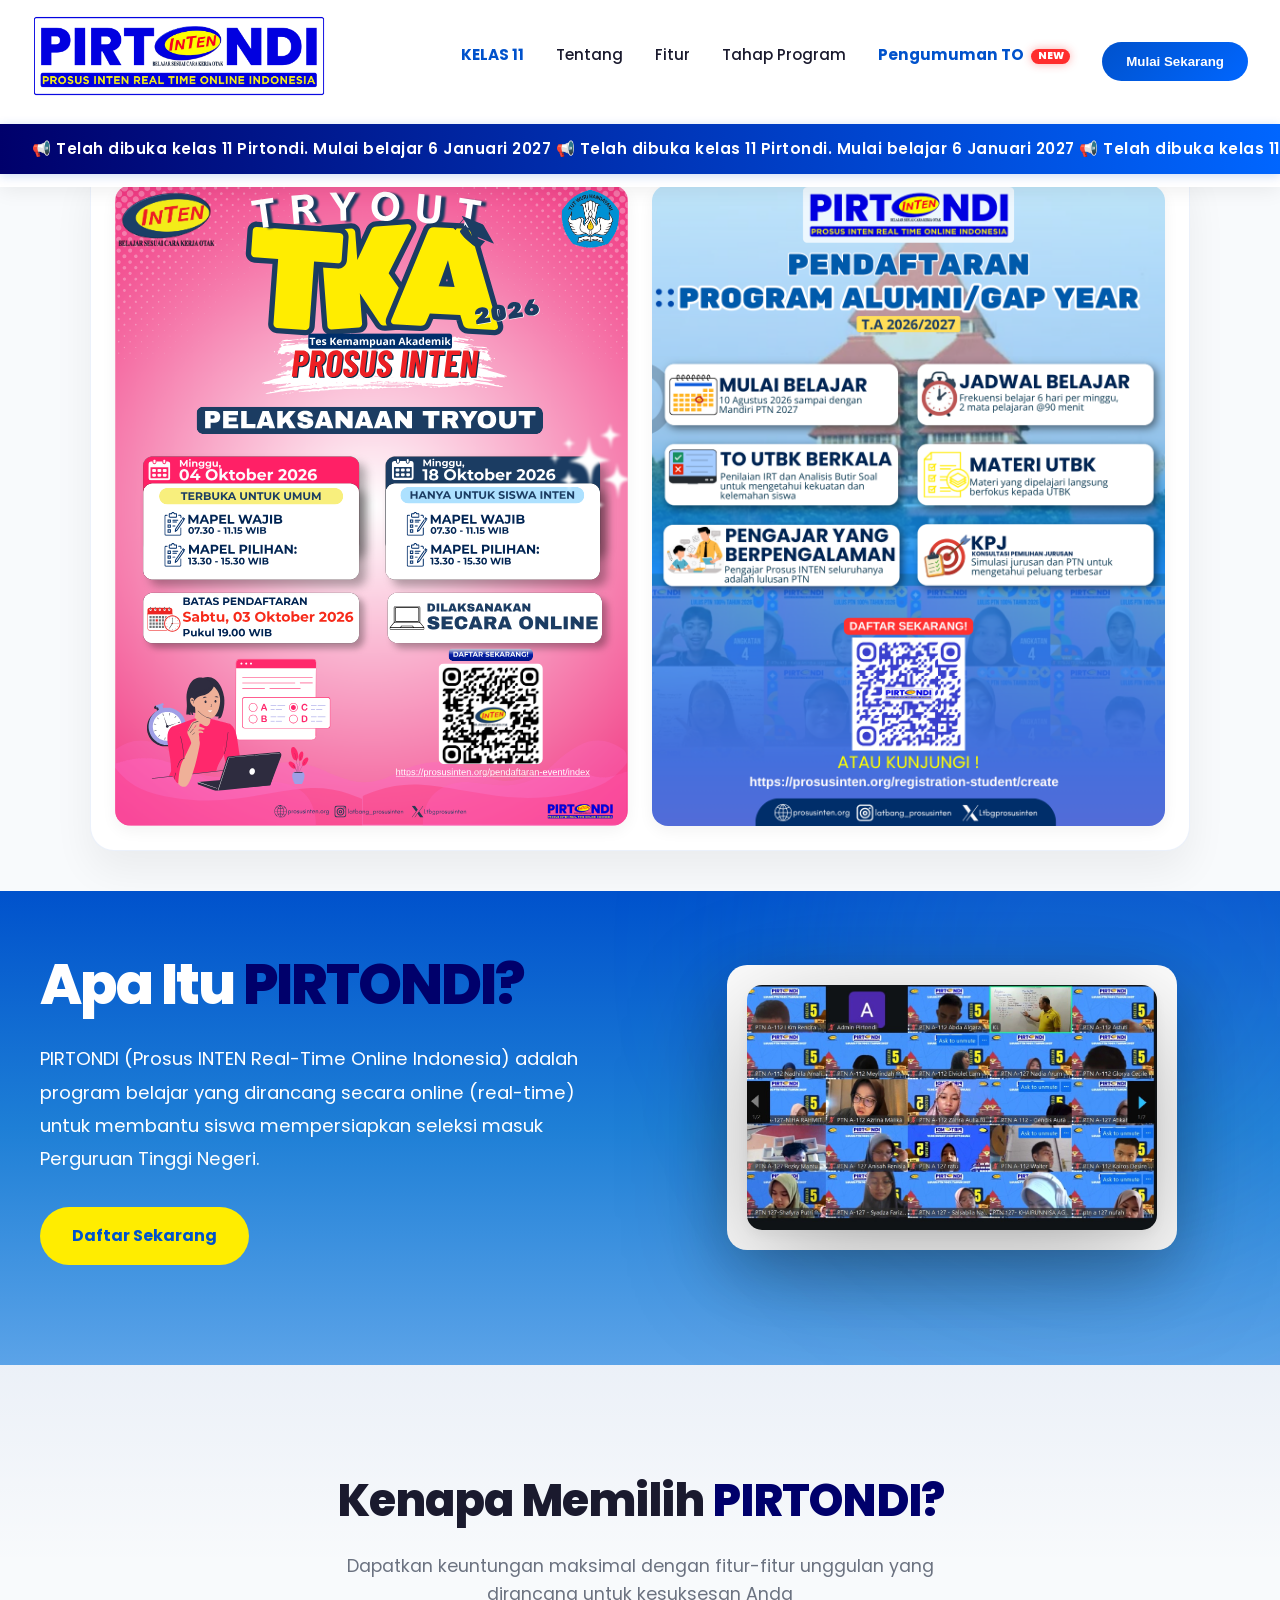
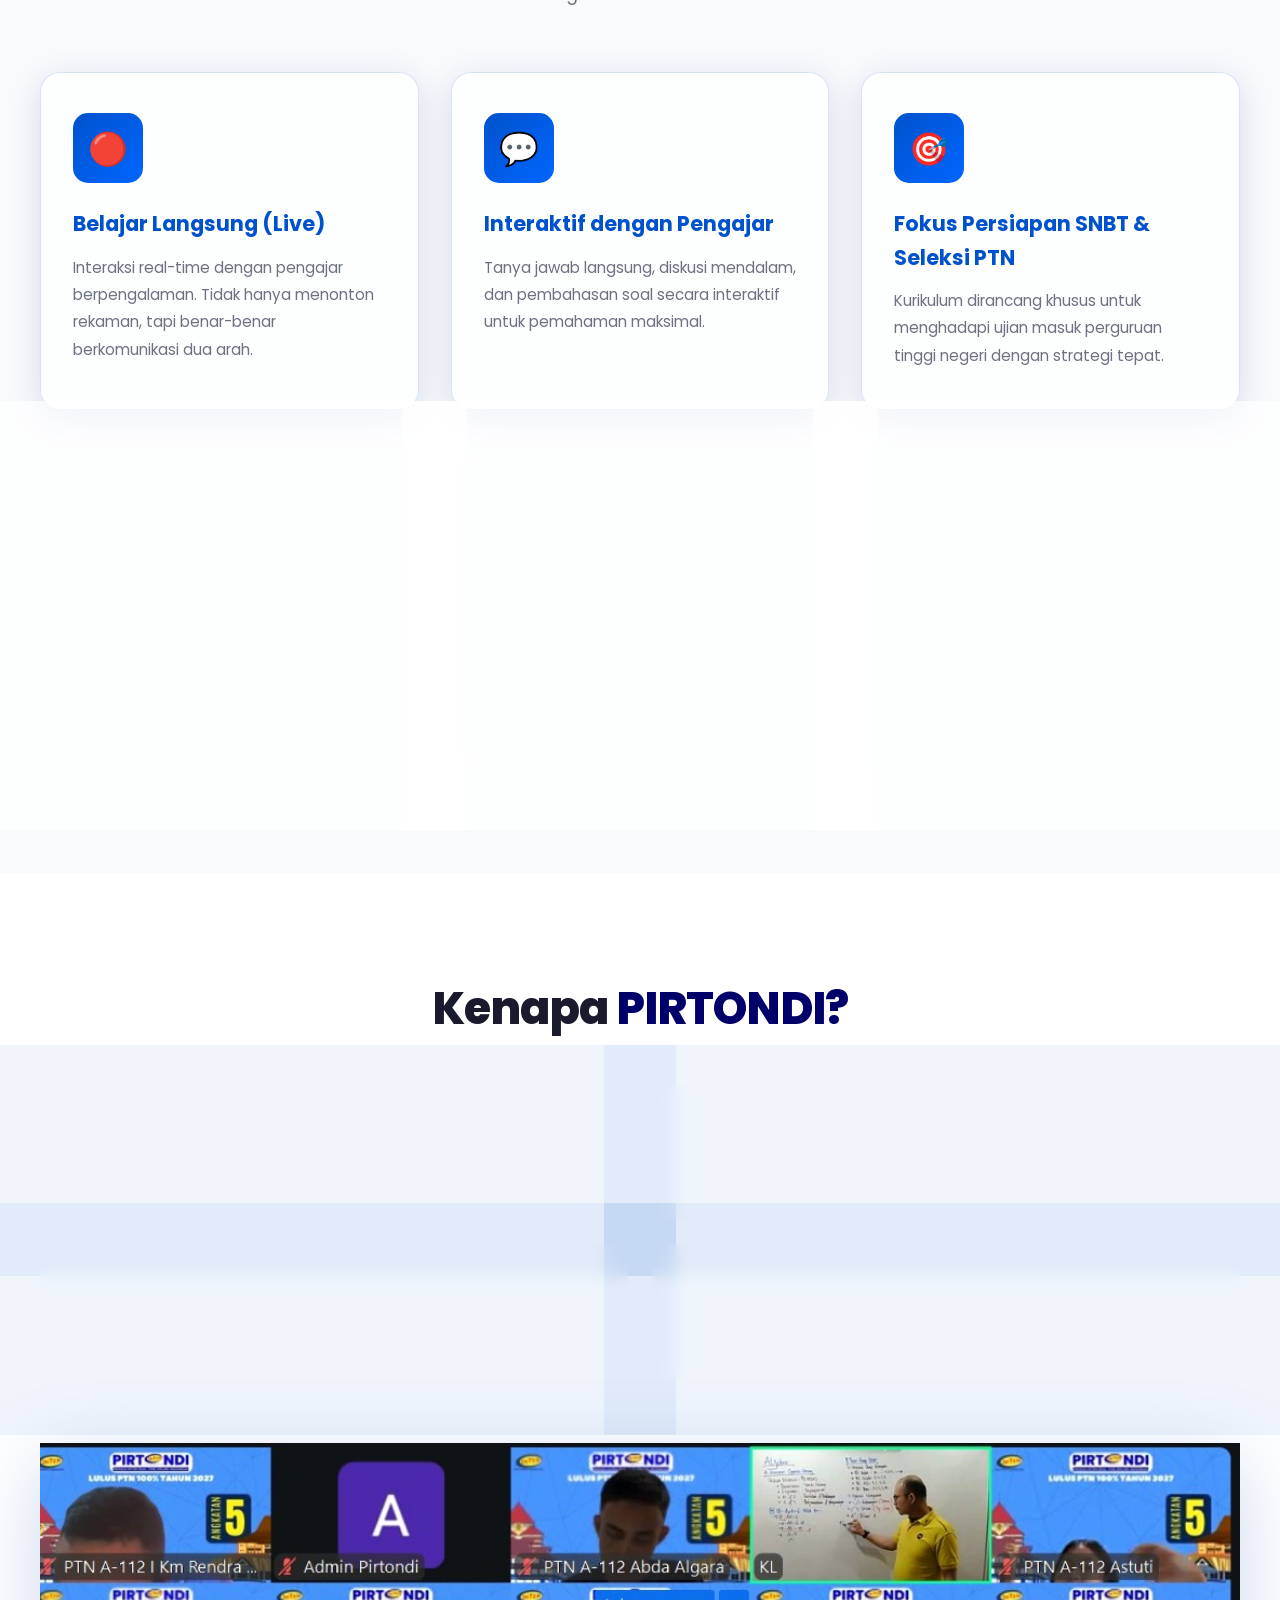
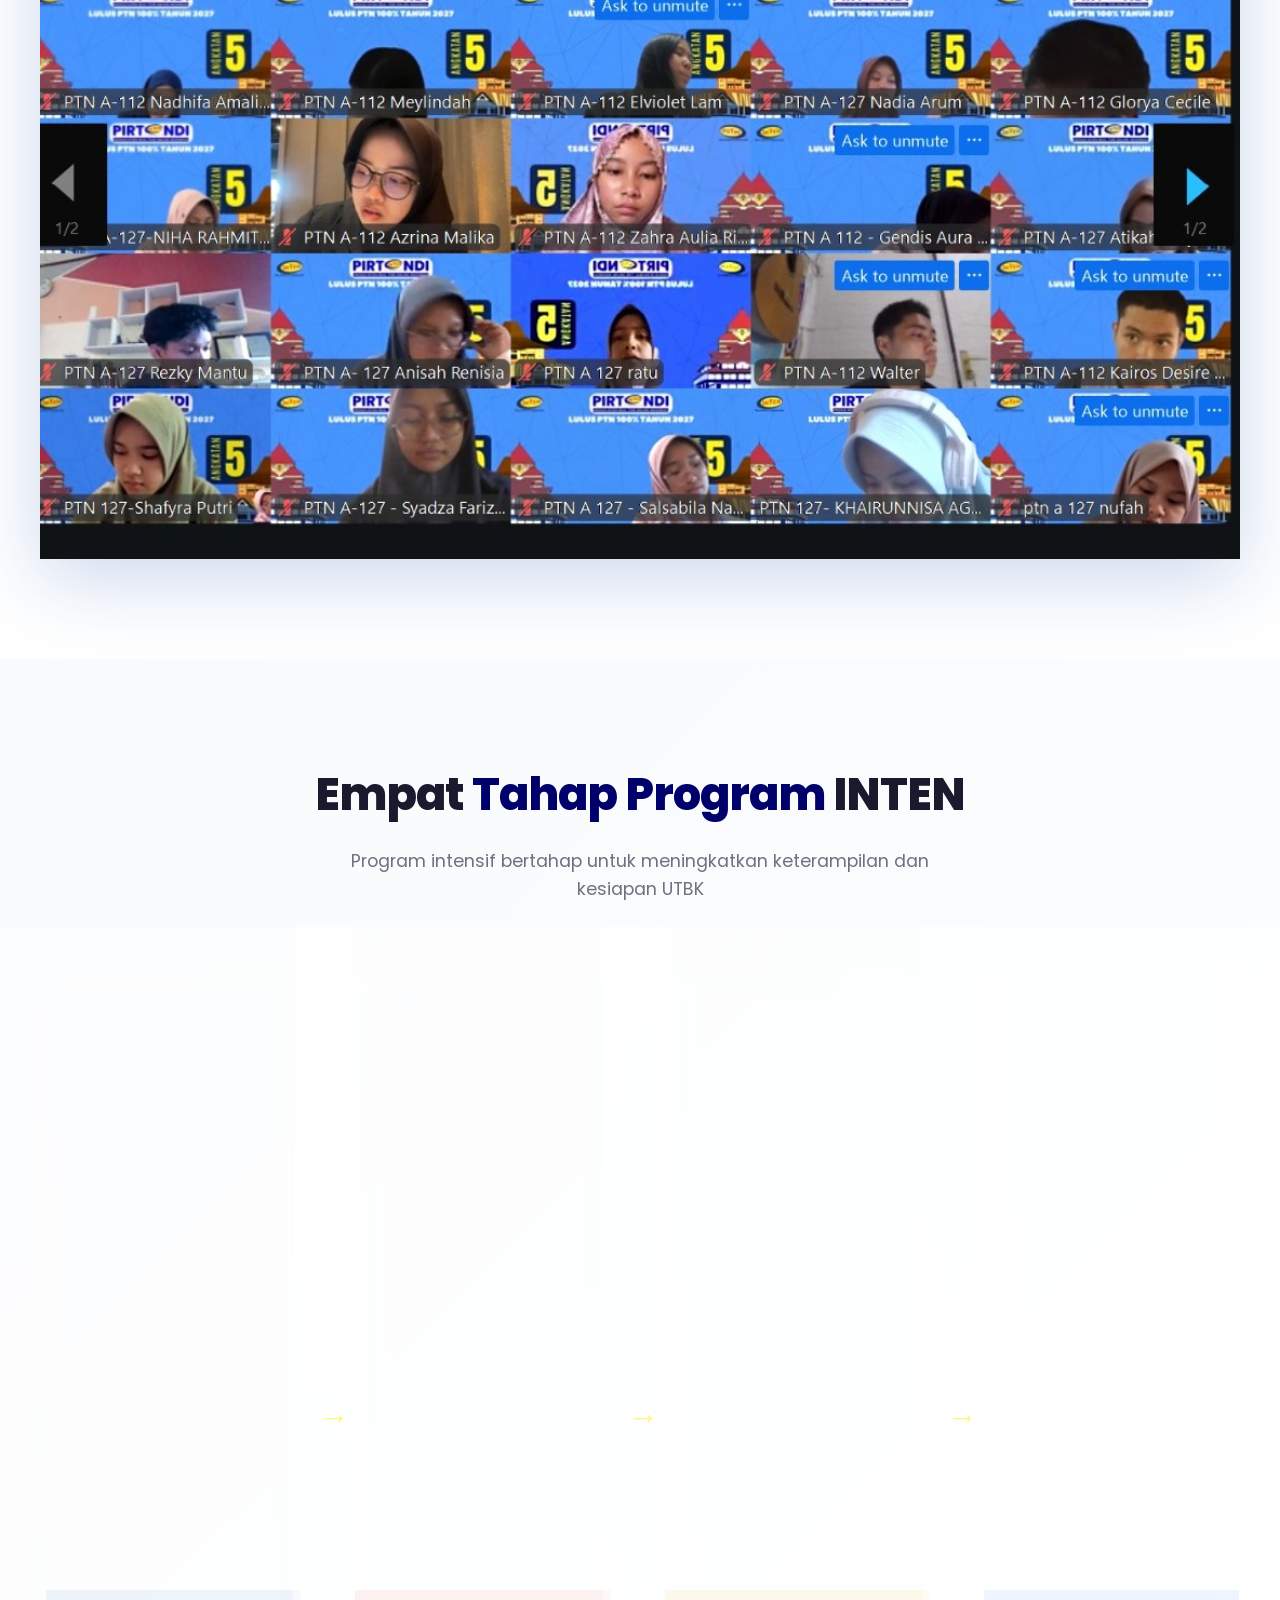
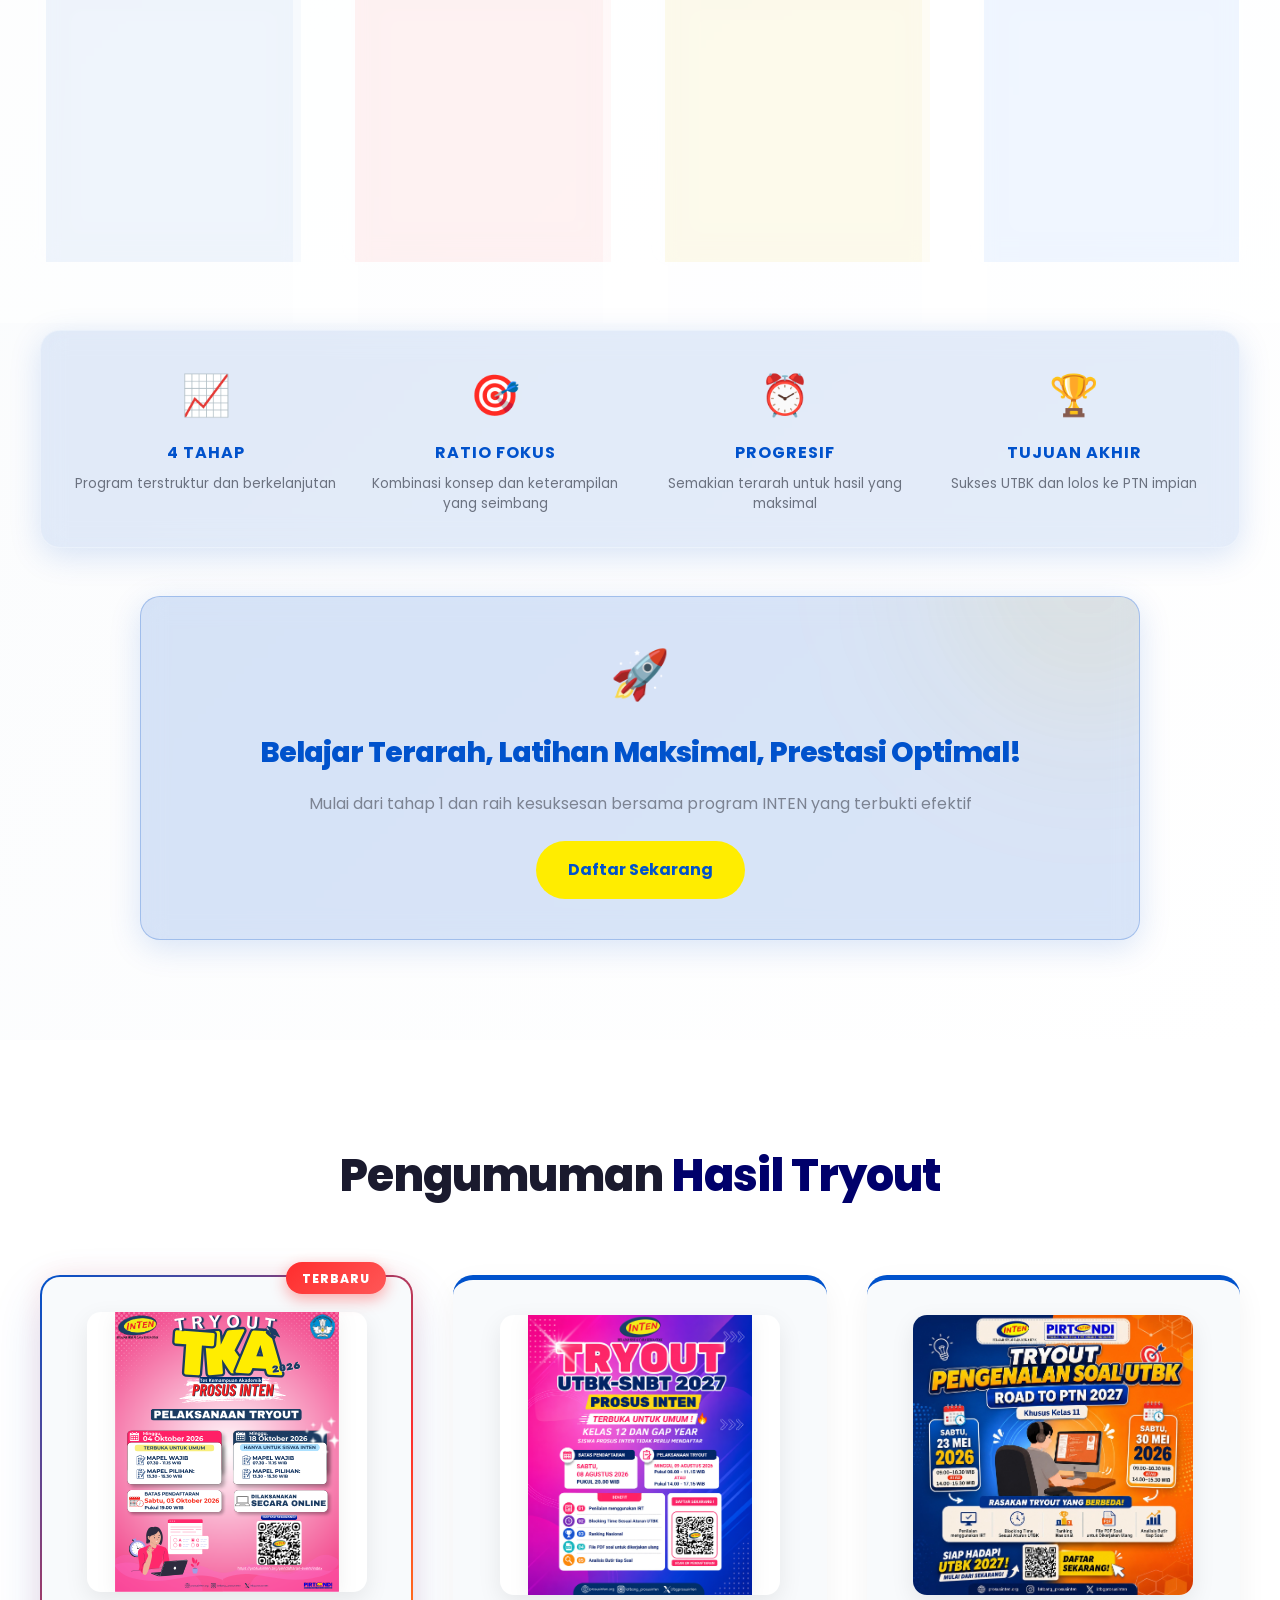
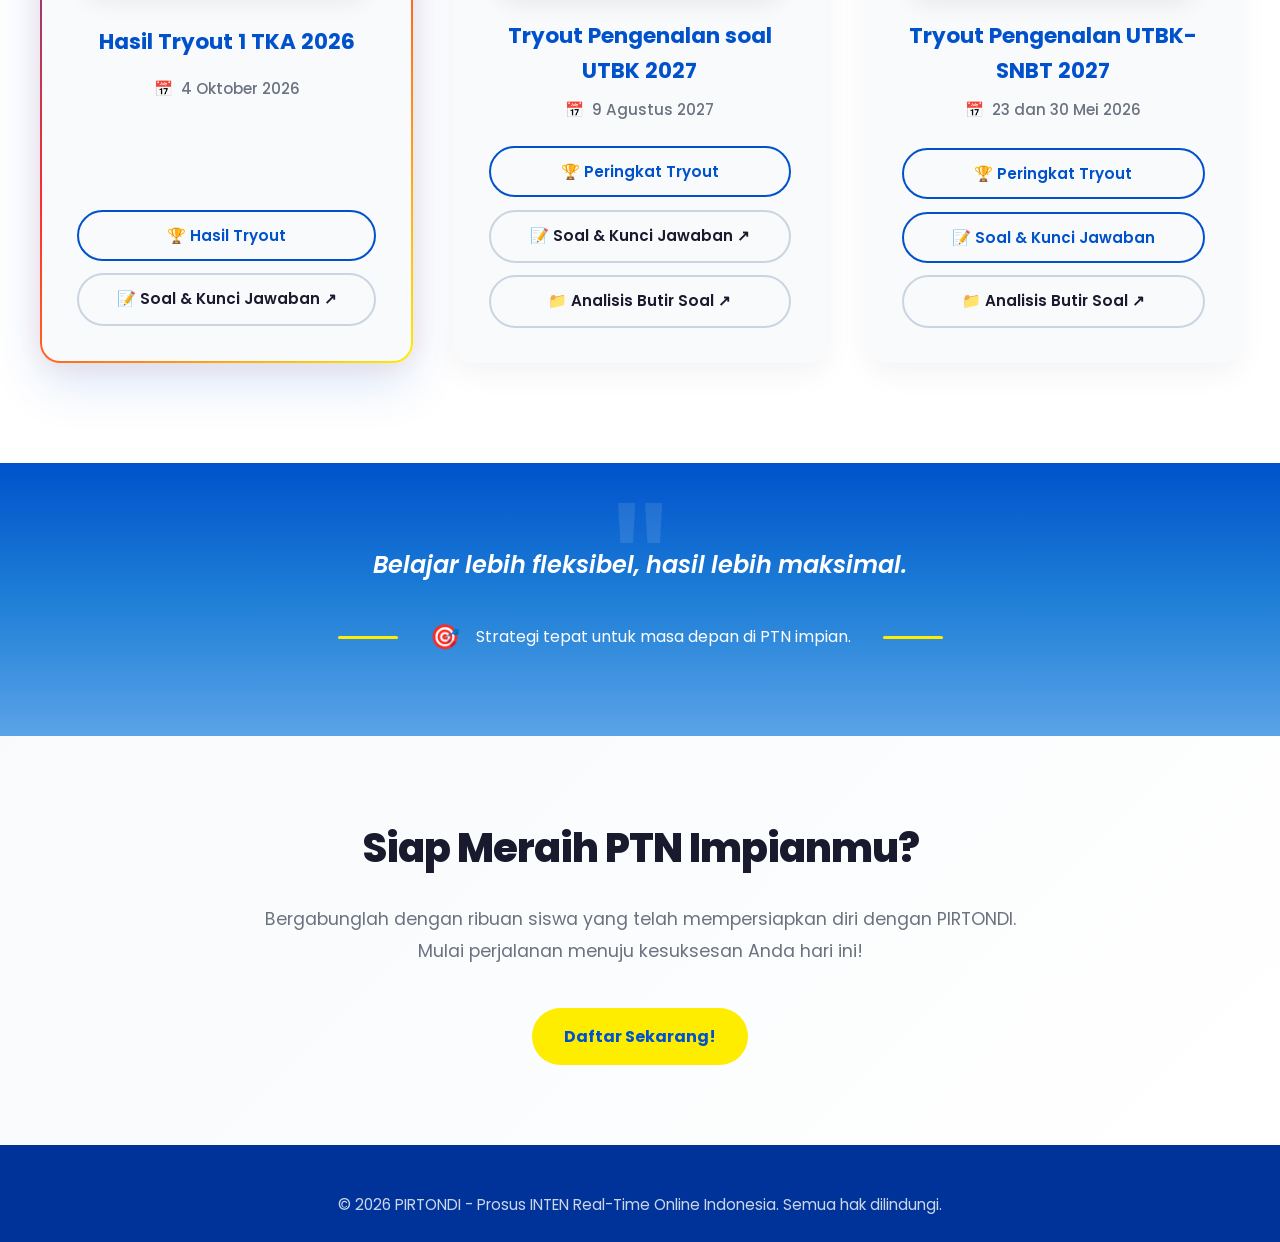
==== commit 6a133673: "hasil tka" ====
--- a/public/index.html
+++ b/public/index.html
@@ -1,4 +1,4 @@
-﻿<!DOCTYPE html>
+<!DOCTYPE html>
 <html lang="id">
 
 <head>
@@ -878,9 +878,9 @@
 
         .tryout-grid {
             display: grid;
-            grid-template-columns: repeat(2, 1fr);
+            grid-template-columns: repeat(auto-fit, minmax(320px, 1fr));
             gap: 2.5rem;
-            max-width: 1100px;
+            max-width: 1200px;
             margin: 0 auto;
             align-items: stretch;
         }
@@ -2141,9 +2141,37 @@
         </div>
 
         <div class="tryout-grid">
-            <!-- Card Tryout 1 (Baru): Tryout Pengenalan soal UTBK 2027 -->
+            <!-- Card Tryout 1 (Baru): Hasil Tryout 1 TKA 2026 -->
             <div class="tryout-card highlighted-card">
                 <div class="card-badge">TERBARU</div>
+                <div class="tryout-icon">
+                    <img src="images/TRYOUT_TKA_2026.svg" alt="Hasil Tryout 1 TKA 2026"
+                        onerror="this.onerror=null; this.src='https://placehold.co/80x80/0052cc/ffffff?text=TO+TKA';">
+                </div>
+                <div class="tryout-details">
+                    <h3>Hasil Tryout 1 TKA 2026</h3>
+                    <div class="tryout-date">
+                        <span>📅</span> 4 Oktober 2026
+                    </div>
+
+                    <div class="tryout-actions">
+                        <!-- 1. Hasil Tryout (Buka di Popup Full-Screen) -->
+                        <button class="btn-outline"
+                            onclick="openPdfModal('https://drive.google.com/file/d/1iJlPGC6dOQTiv3ctwSnB4l1Xy1Yacq7z/view?usp=sharing', '🏆 Hasil Tryout 1 TKA 2026')">
+                            🏆 Hasil Tryout
+                        </button>
+
+                        <!-- 2. Soal & Kunci Jawaban (Langsung ke Google Drive) -->
+                        <a href="https://drive.google.com/drive/folders/13PCtyEmlgwvqPNgcxyHduLUi4YnvFRxr?usp=sharing"
+                            target="_blank" rel="noopener noreferrer" class="btn-outline-alt">
+                            📝 Soal & Kunci Jawaban ↗
+                        </a>
+                    </div>
+                </div>
+            </div>
+
+            <!-- Card Tryout 2: Tryout Pengenalan soal UTBK 2027 -->
+            <div class="tryout-card">
                 <div class="tryout-icon">
                     <img src="images/TO PENGENALAN UTBK 2027.png" alt="Tryout Pengenalan soal UTBK 2027"
                         onerror="this.onerror=null; this.src='https://placehold.co/80x80/0052cc/ffffff?text=TO';">
@@ -2176,7 +2204,7 @@
                 </div>
             </div>
 
-            <!-- Card Tryout 2: Pengenalan UTBK-SNBT 2027 (Sebelumnya) -->
+            <!-- Card Tryout 3: Pengenalan UTBK-SNBT 2027 (Sebelumnya) -->
             <div class="tryout-card">
                 <div class="tryout-icon">
                     <img src="images/togem.jpeg" alt="Tryout Pengenalan UTBK-SNBT 2027"
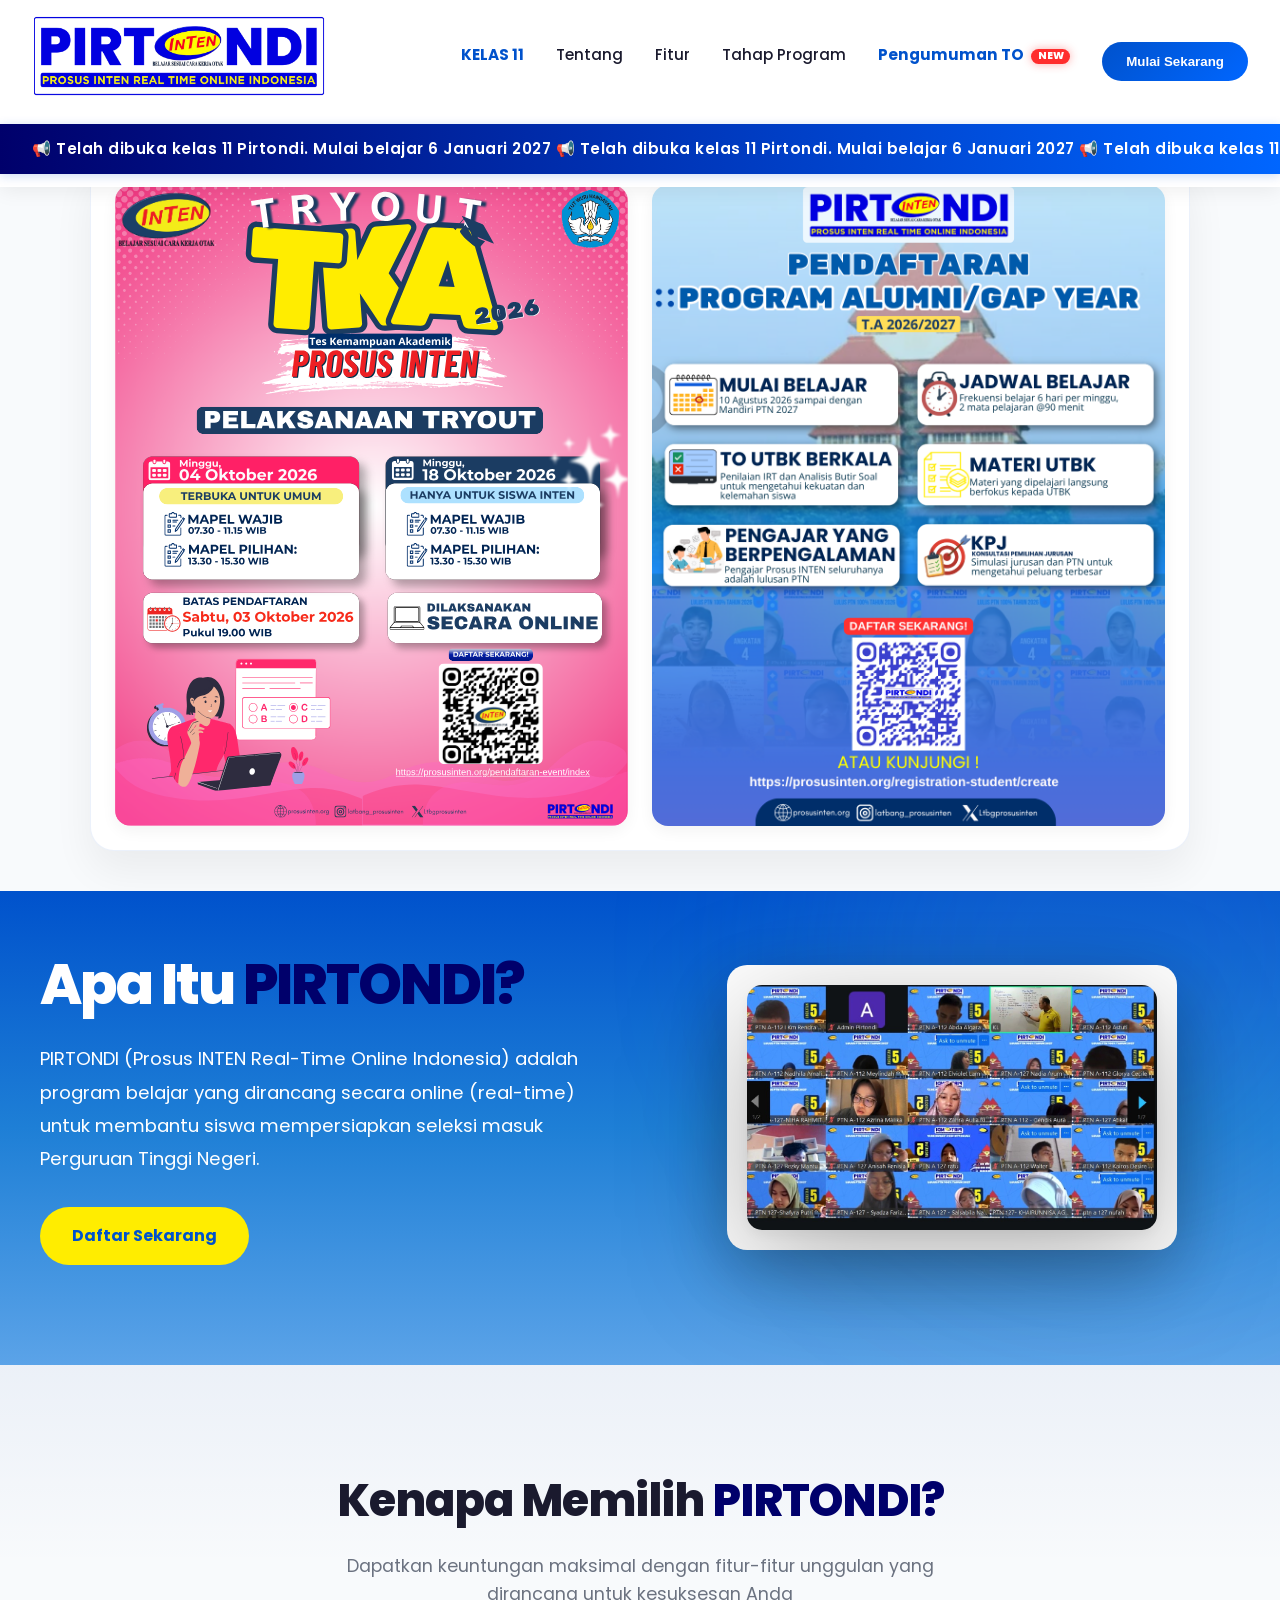
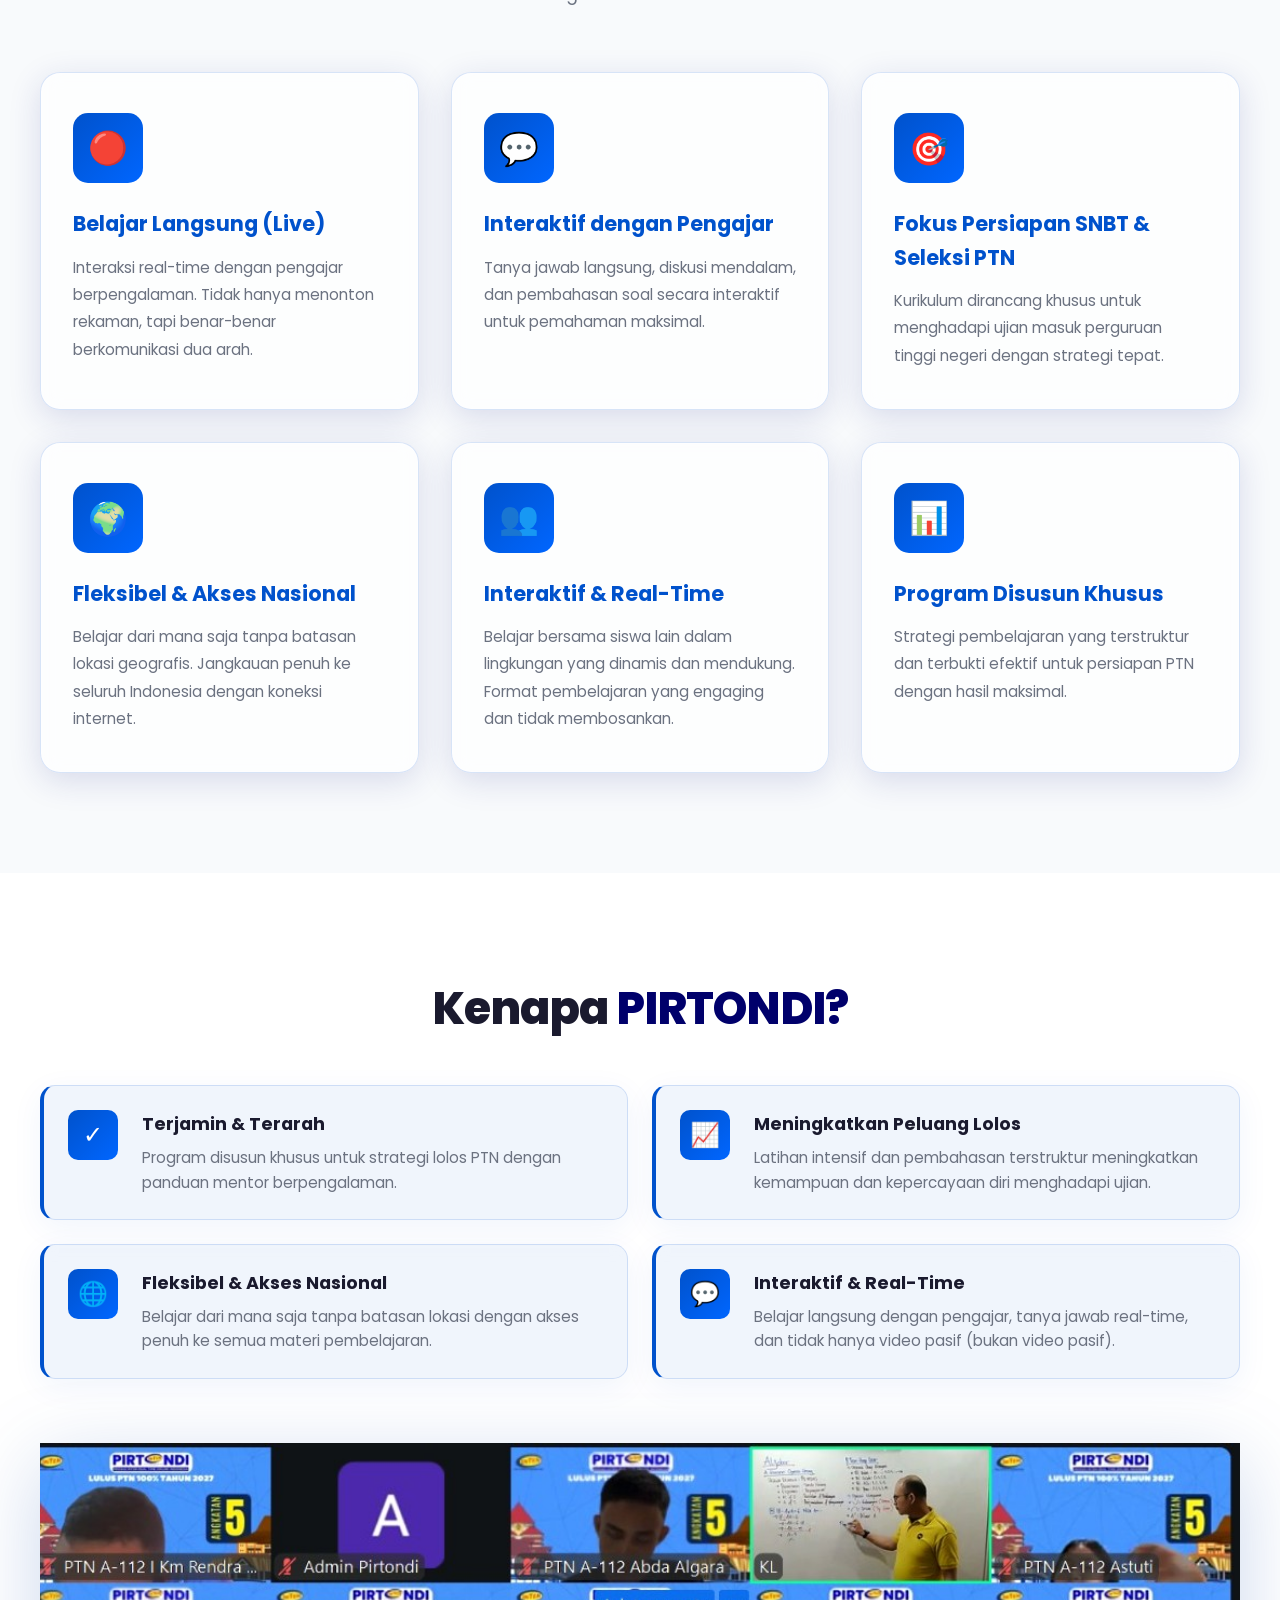
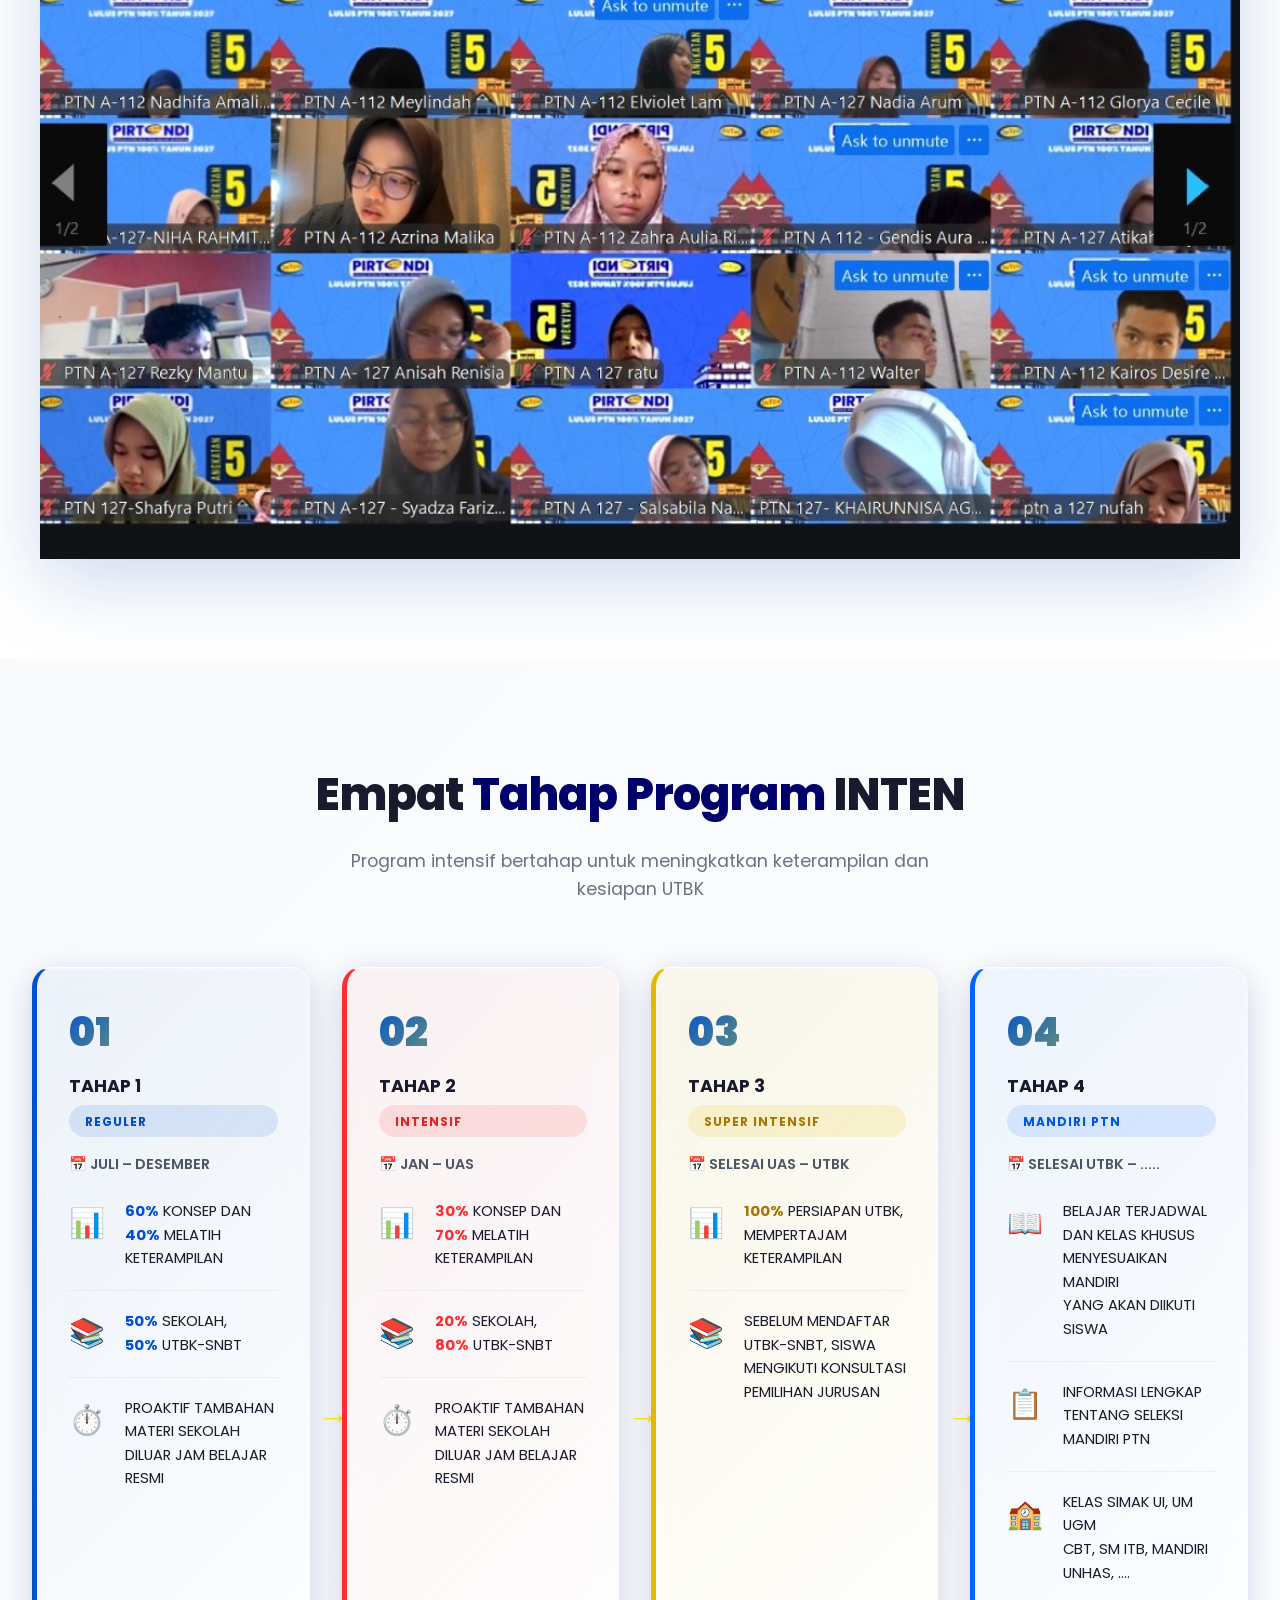
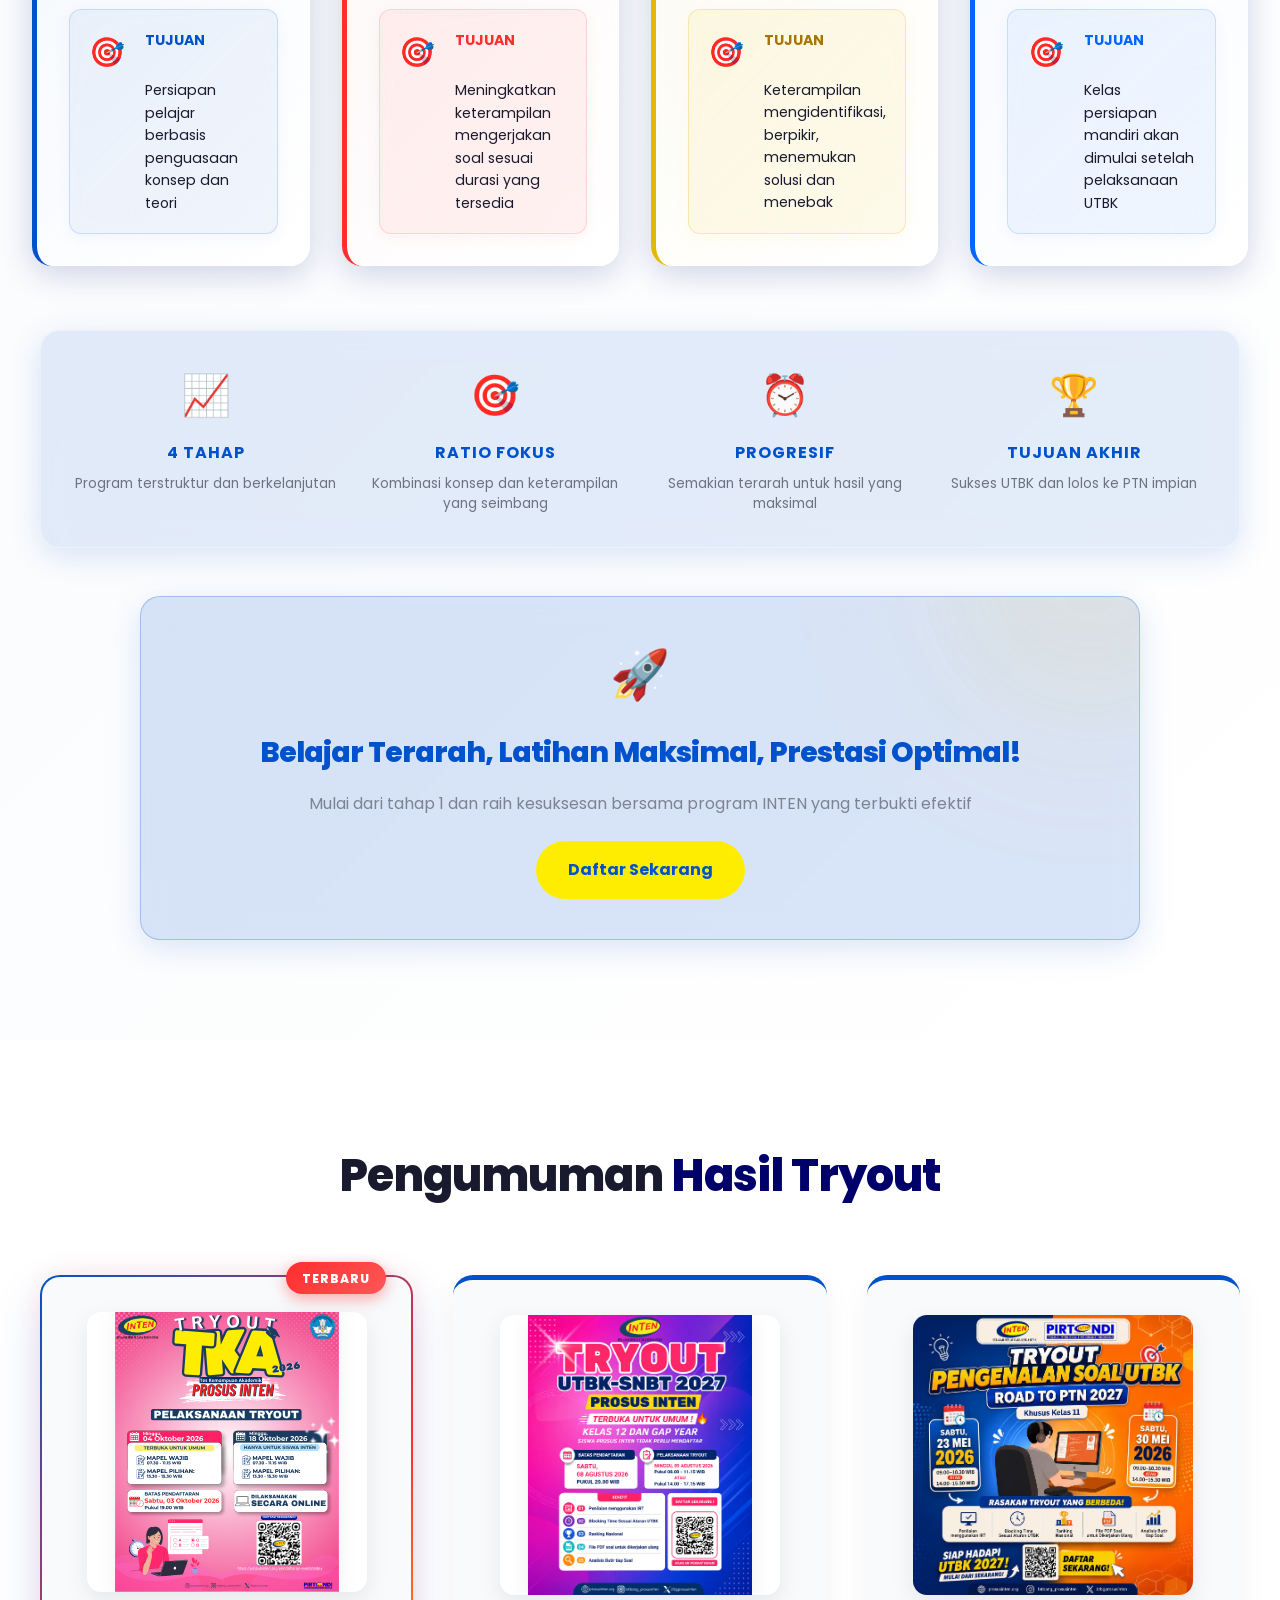
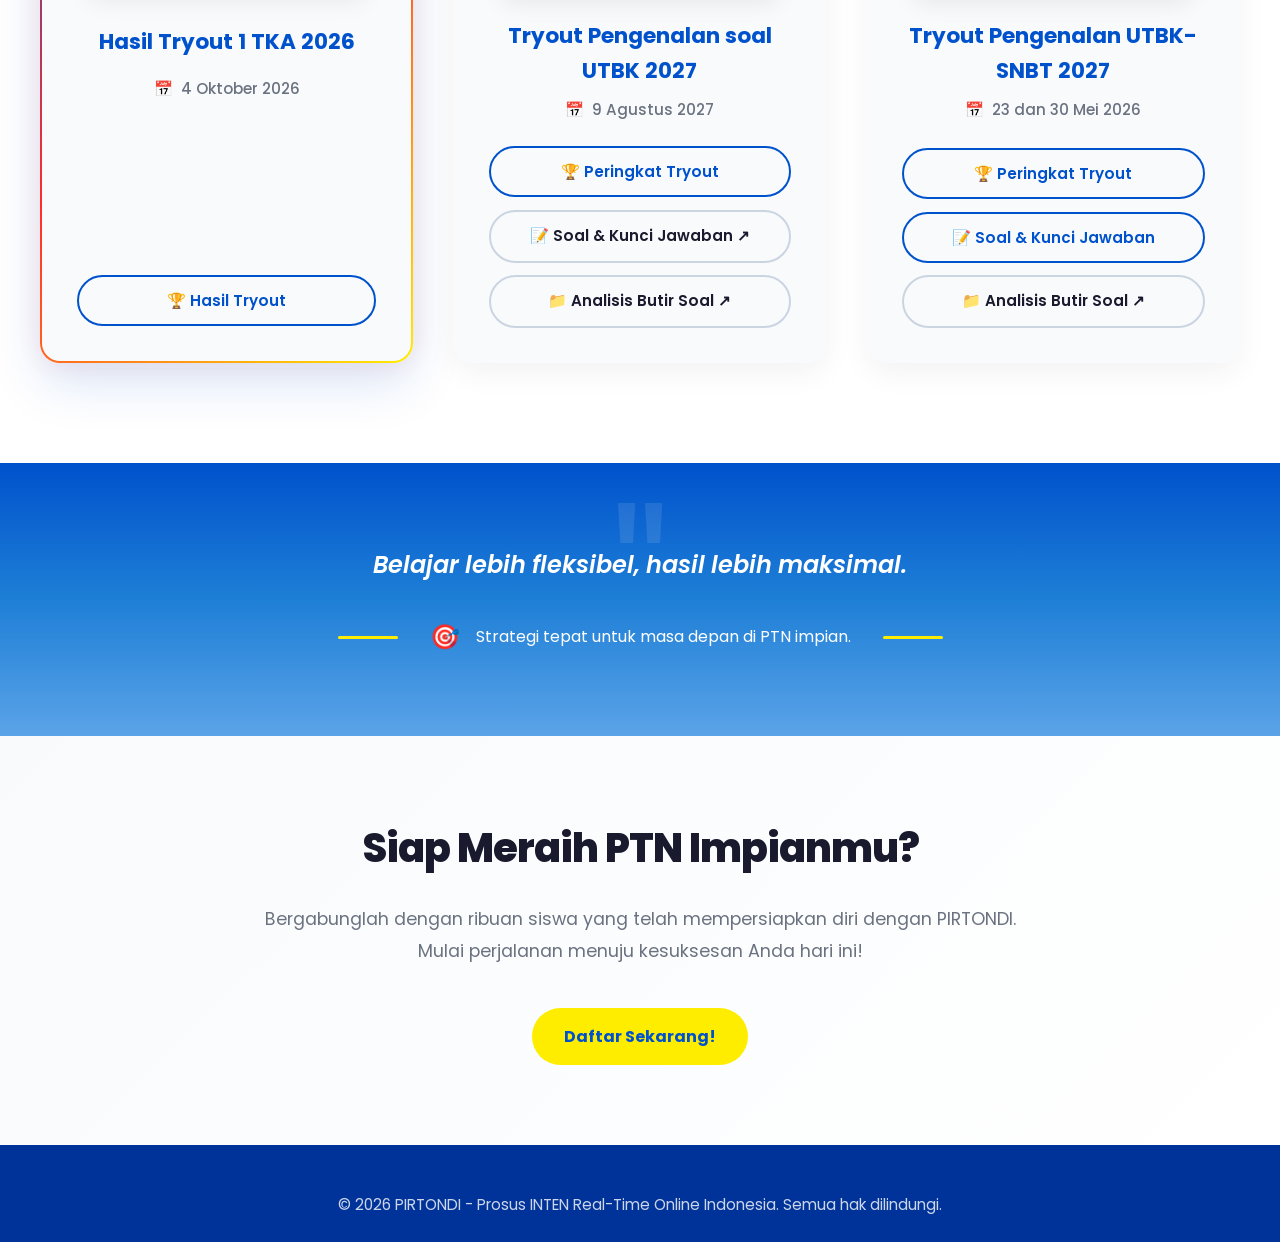
==== commit dfec525f: "to 1 tka update 1" ====
--- a/public/index.html
+++ b/public/index.html
@@ -2155,17 +2155,11 @@
                     </div>
 
                     <div class="tryout-actions">
-                        <!-- 1. Hasil Tryout (Buka di Popup Full-Screen) -->
+                        <!-- Hasil Tryout (Buka di Popup Full-Screen) -->
                         <button class="btn-outline"
                             onclick="openPdfModal('https://drive.google.com/file/d/1iJlPGC6dOQTiv3ctwSnB4l1Xy1Yacq7z/view?usp=sharing', '🏆 Hasil Tryout 1 TKA 2026')">
                             🏆 Hasil Tryout
                         </button>
-
-                        <!-- 2. Soal & Kunci Jawaban (Langsung ke Google Drive) -->
-                        <a href="https://drive.google.com/drive/folders/13PCtyEmlgwvqPNgcxyHduLUi4YnvFRxr?usp=sharing"
-                            target="_blank" rel="noopener noreferrer" class="btn-outline-alt">
-                            📝 Soal & Kunci Jawaban ↗
-                        </a>
                     </div>
                 </div>
             </div>
